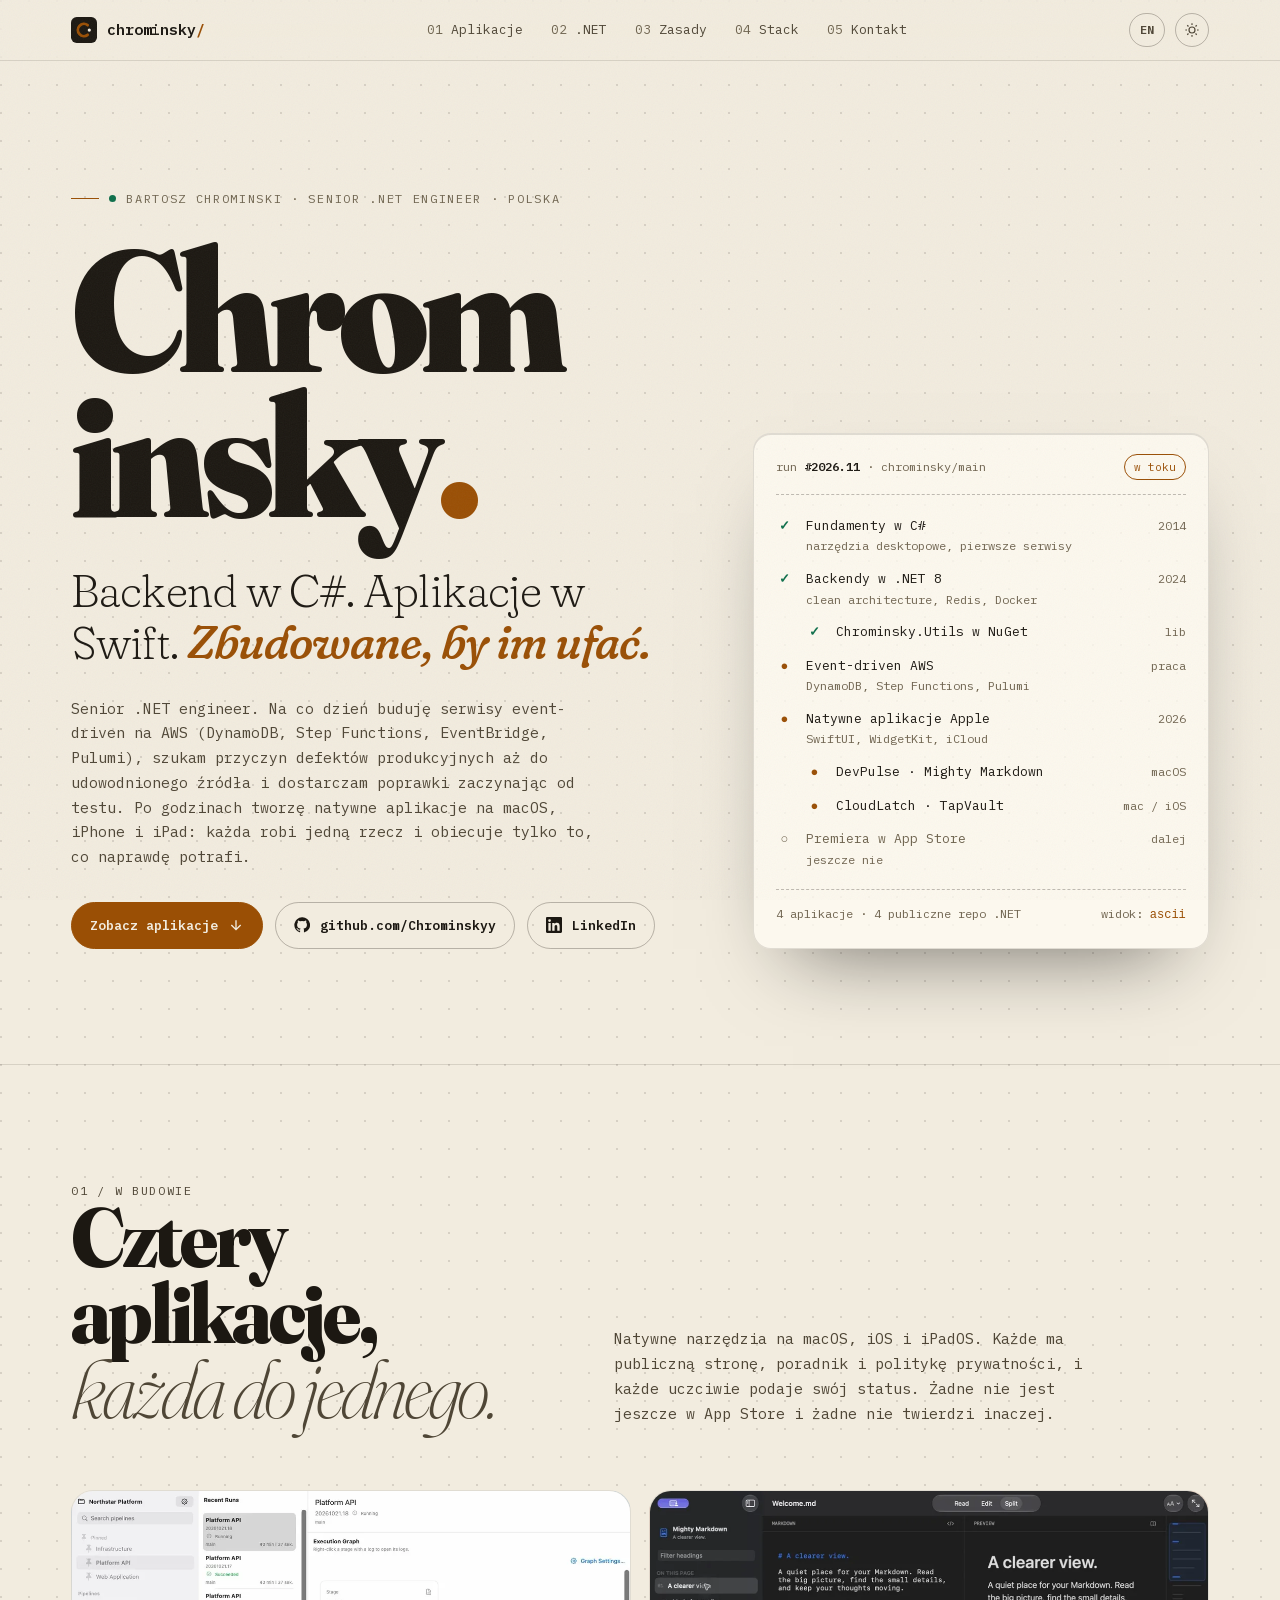
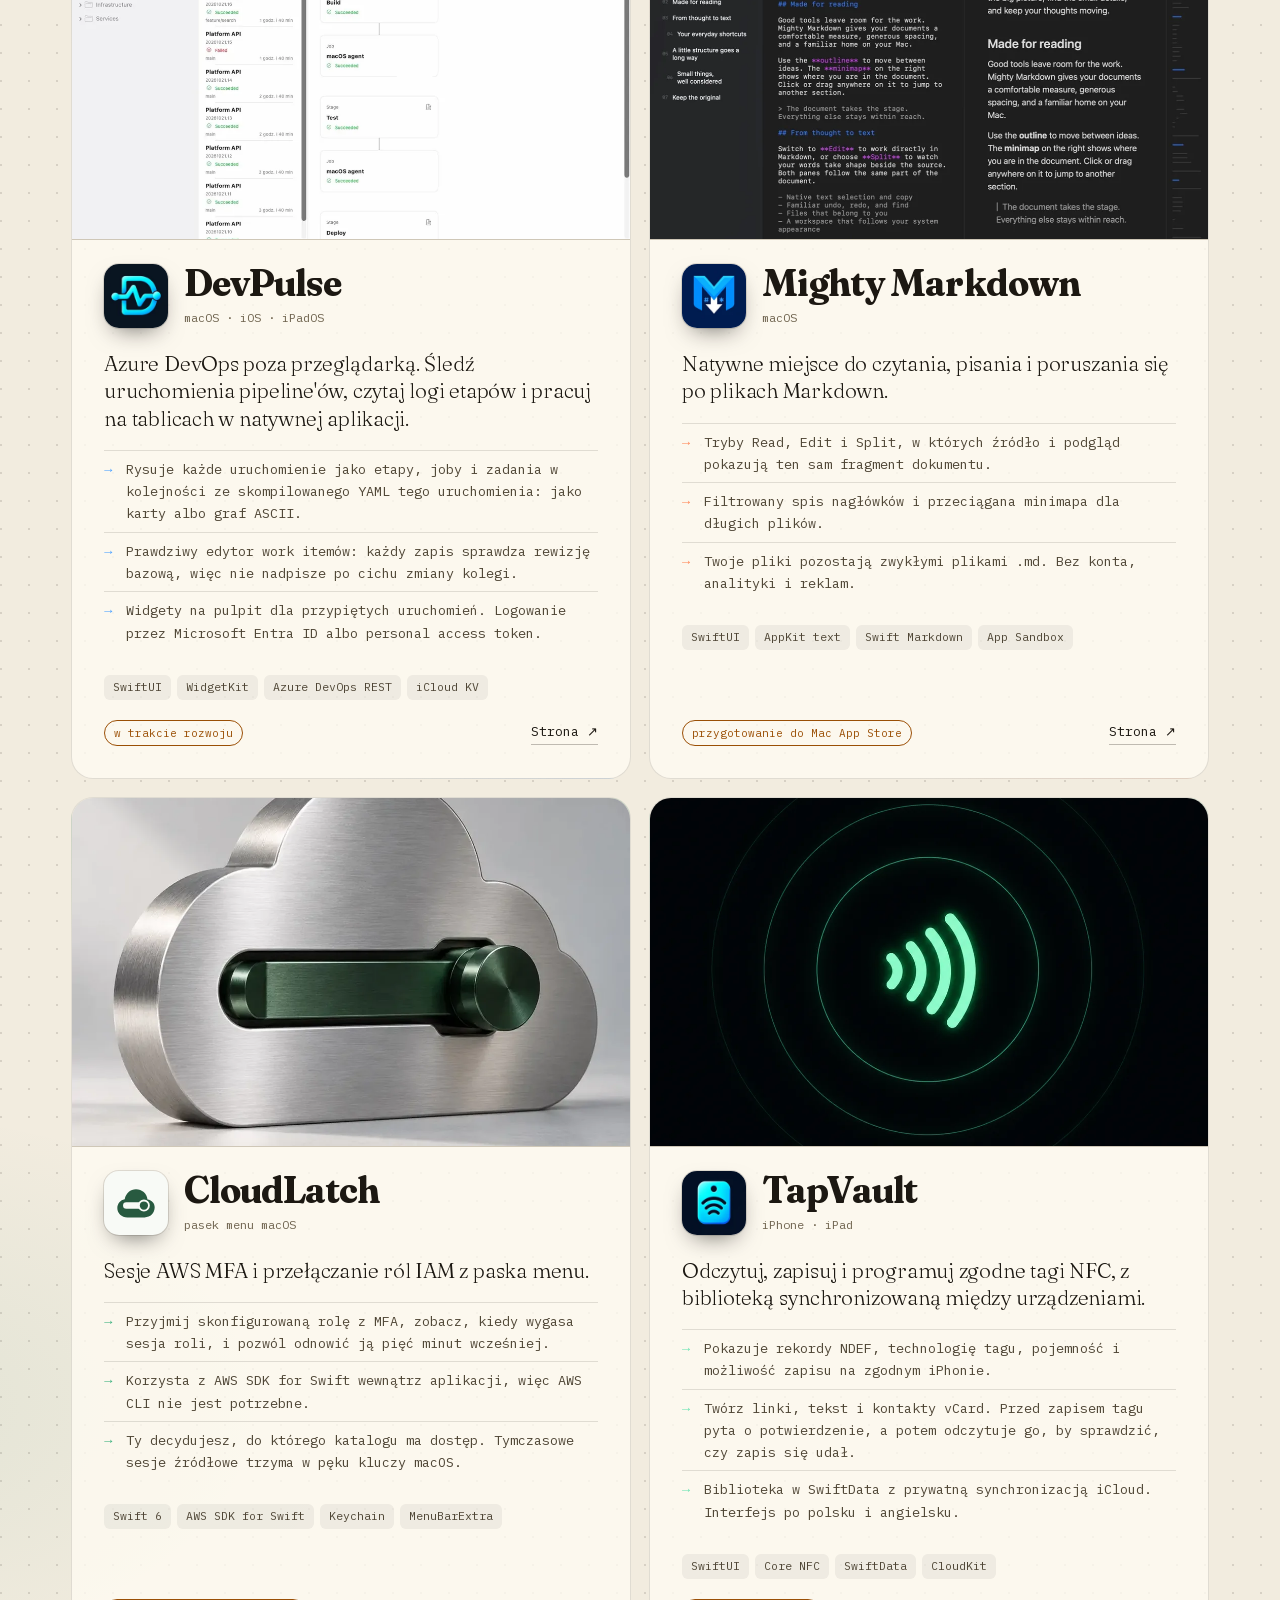
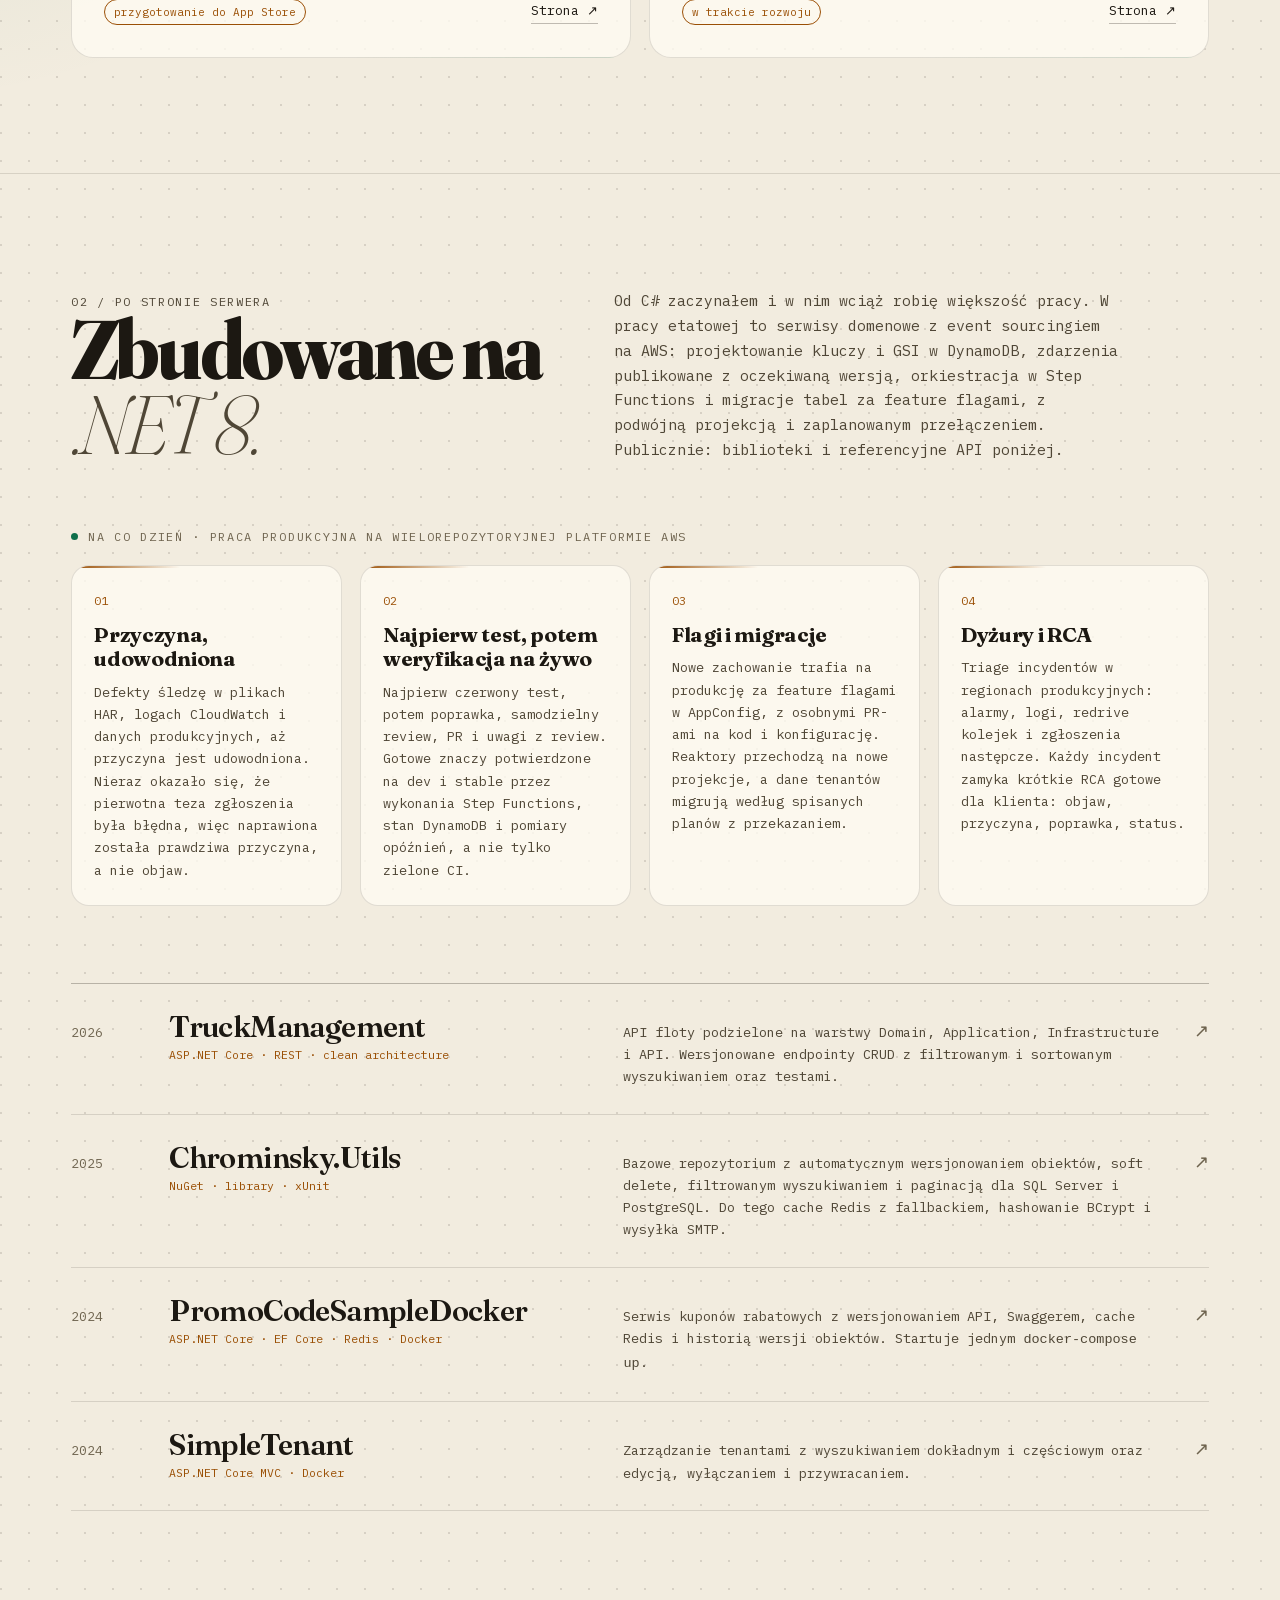
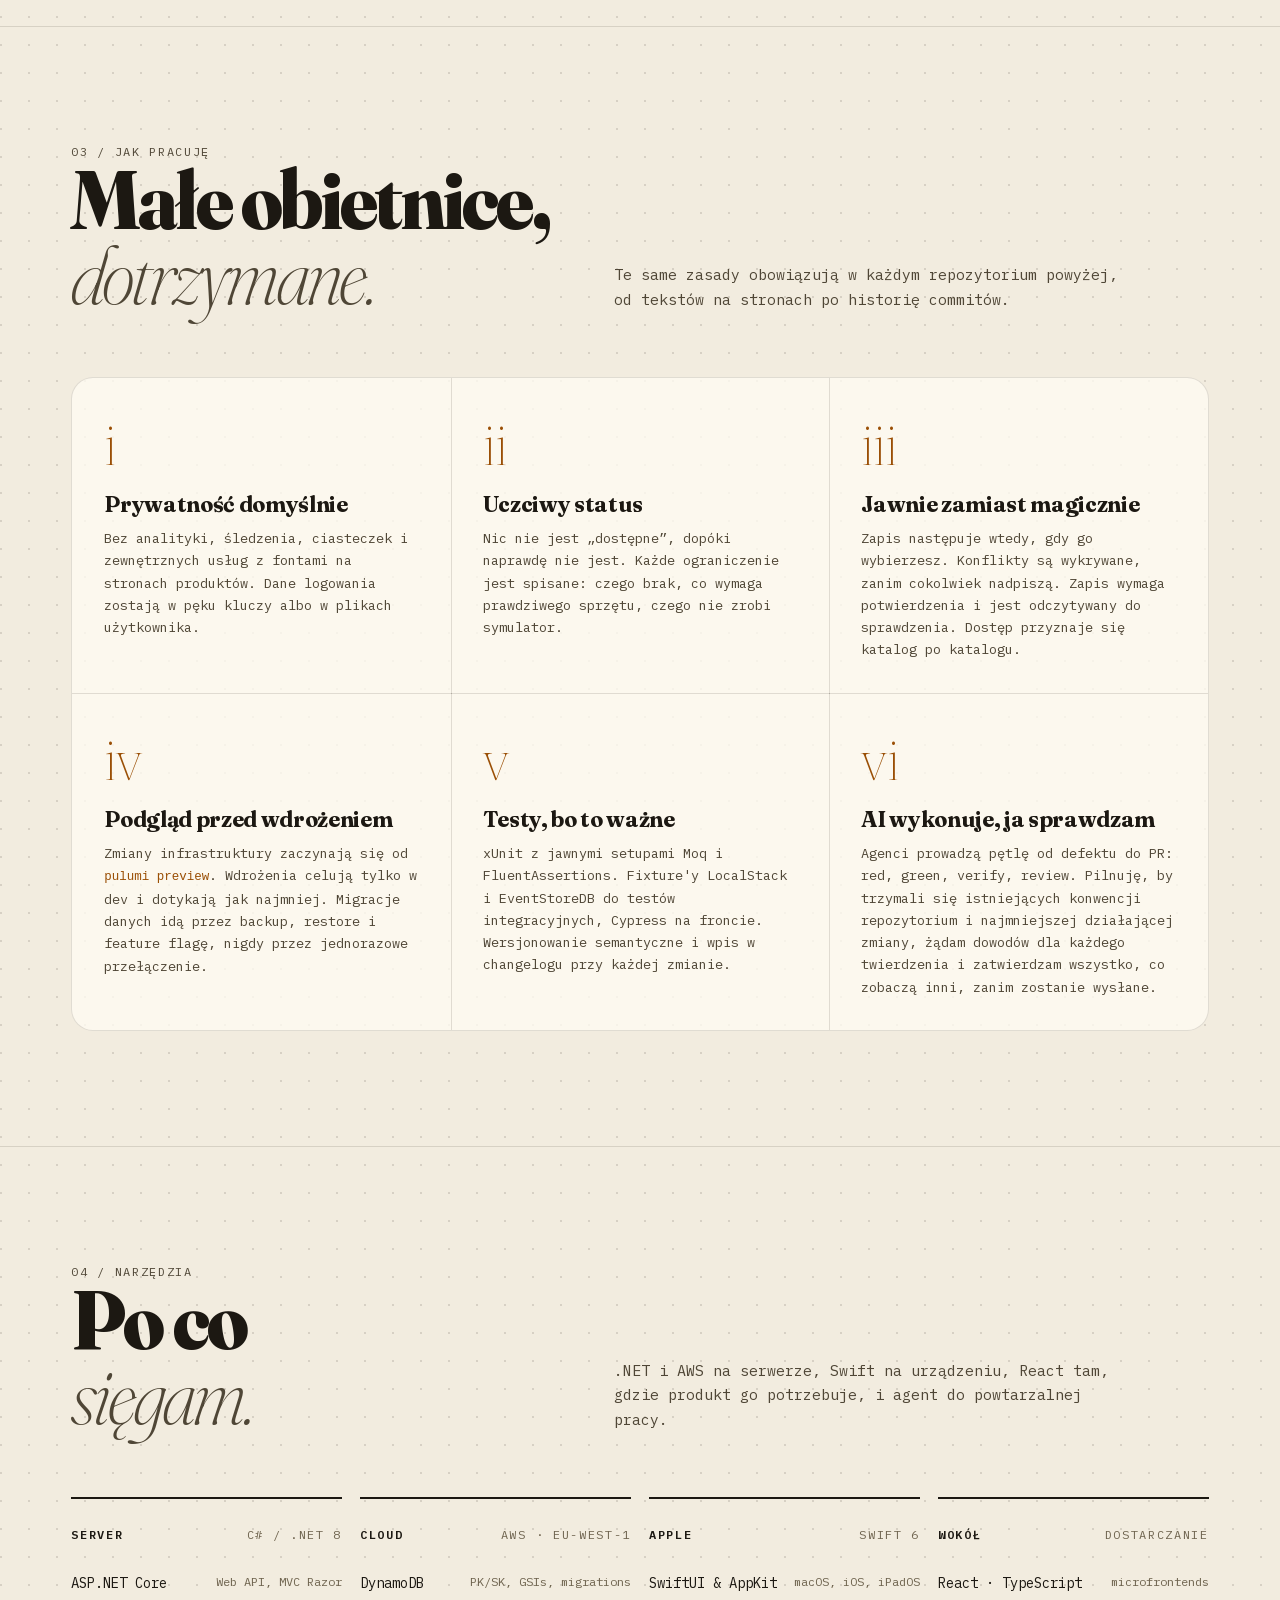
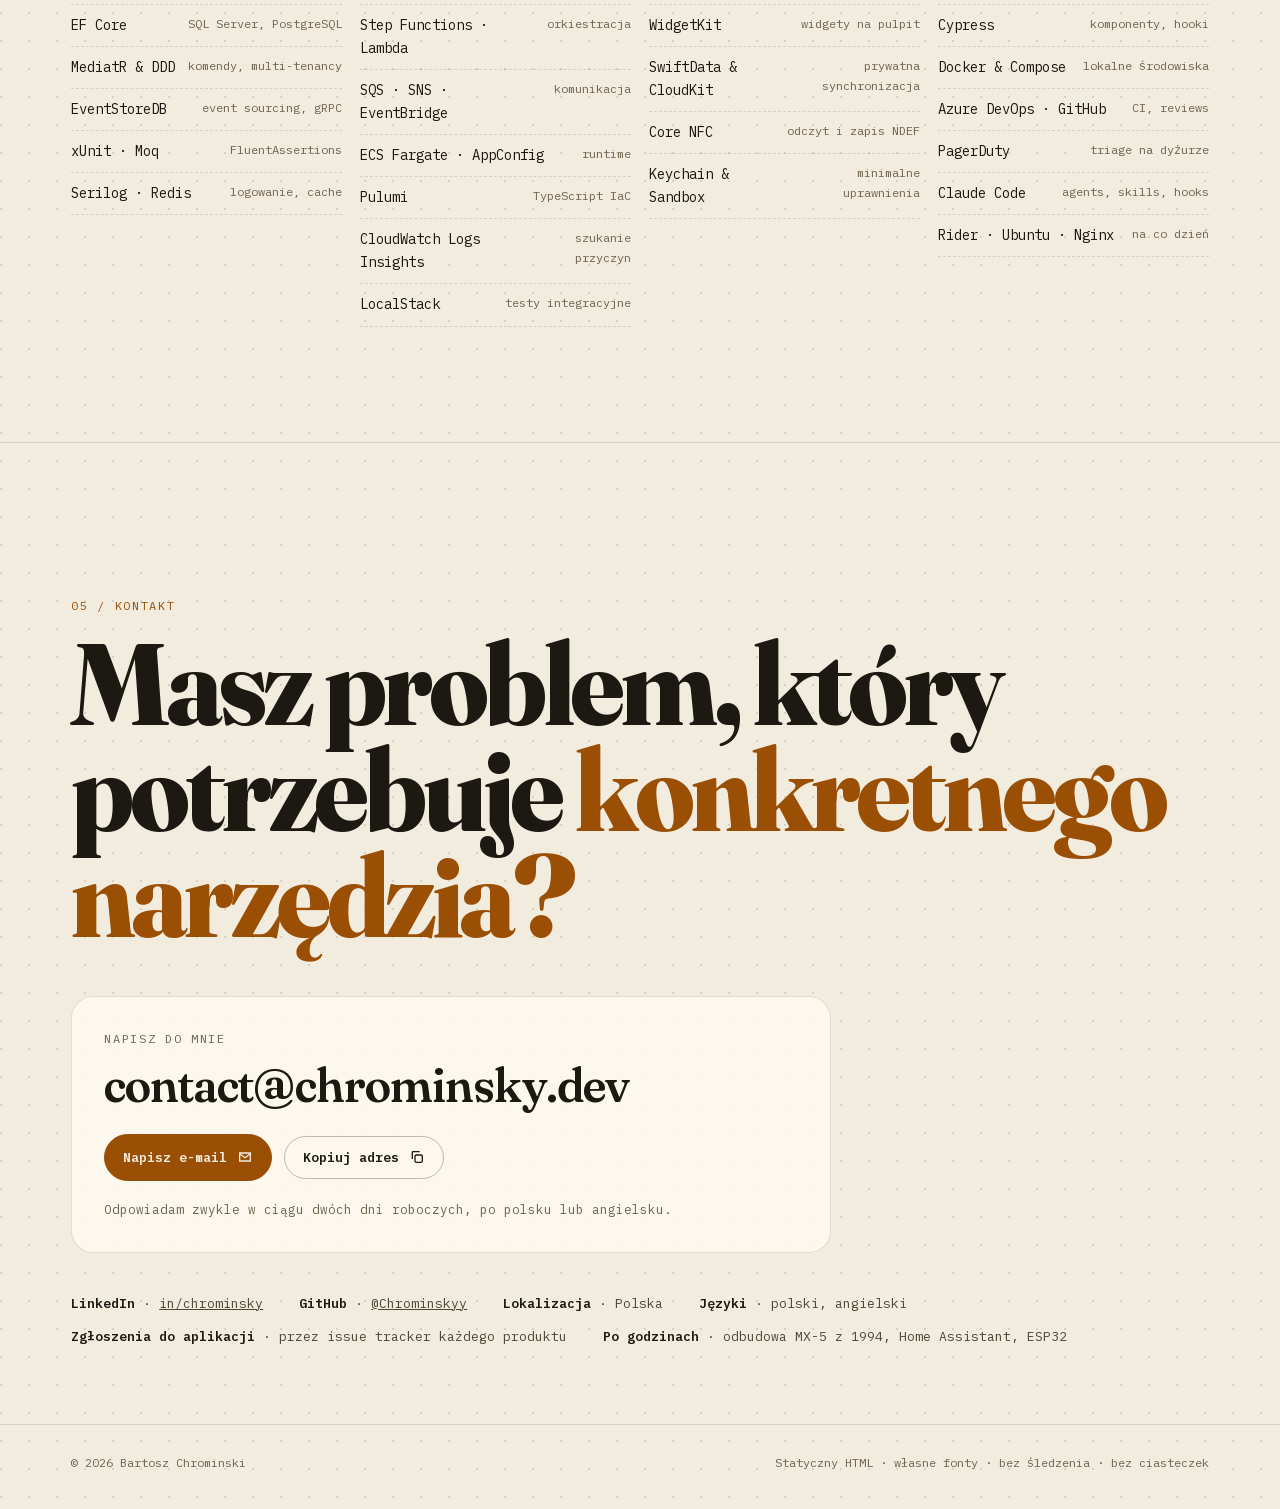
==== pl/index.html @ 25ac6123 "fix(seo): Polish title on /pl/; name as text in the main heading The Polish page reused the English " ====
<!doctype html>
<html lang="pl">
<head>
<meta charset="utf-8">
<meta name="viewport" content="width=device-width, initial-scale=1">
<title>Bartosz Chrominski | Senior .NET engineer, backend i aplikacje Apple</title>
<meta name="description" content="Bartosz Chrominski (Chrominsky): senior C# i .NET engineer. Buduje serwisy event-driven na AWS oraz natywne aplikacje na macOS, iOS i iPadOS: DevPulse, Mighty Markdown, CloudLatch, TapVault.">
<meta name="color-scheme" content="dark light">
<meta property="og:title" content="Bartosz Chrominski | Senior .NET engineer, backend i aplikacje Apple">
<meta property="og:description" content="Backend w C#. Aplikacje w Swift. Zbudowane, by im ufać. Event-driven .NET na AWS i natywne aplikacje na macOS, iPhone i iPad.">
<meta property="og:type" content="website">
<meta property="og:url" content="https://chrominsky.dev/pl/">
<meta property="og:image" content="https://chrominsky.dev/assets/og-image.png">
<meta property="og:image:width" content="1200">
<meta property="og:image:height" content="630">
<meta property="og:image:alt" content="Bartosz Chrominski. Backend w C#. Aplikacje w Swift. Zbudowane, by im ufać.">
<meta property="og:locale" content="pl_PL">
<meta property="og:locale:alternate" content="en_GB">
<meta name="twitter:card" content="summary_large_image">
<link rel="canonical" href="https://chrominsky.dev/pl/">
<link rel="alternate" hreflang="en" href="https://chrominsky.dev/">
<link rel="alternate" hreflang="pl" href="https://chrominsky.dev/pl/">
<link rel="alternate" hreflang="x-default" href="https://chrominsky.dev/">
<link rel="icon" href="../assets/favicon.svg" type="image/svg+xml">
<link rel="icon" href="../assets/favicon-32.png" sizes="32x32" type="image/png">
<link rel="apple-touch-icon" href="../assets/apple-touch-icon.png">
<script>try{var t=localStorage.getItem("theme");if(t)document.documentElement.setAttribute("data-theme",t)}catch(e){}</script>
<link rel="preload" href="../assets/fonts/fraunces-normal-100-900-latin.woff2" as="font" type="font/woff2" crossorigin>
<link rel="preload" href="../assets/fonts/ibm-plex-mono-normal-400-latin.woff2" as="font" type="font/woff2" crossorigin>
<link rel="stylesheet" href="../assets/fonts/fonts.css">
<script type="application/ld+json">
{
  "@context": "https://schema.org",
  "@type": "Person",
  "name": "Bartosz Chrominski",
  "alternateName": "Chrominsky",
  "jobTitle": "Senior .NET Engineer",
  "url": "https://chrominsky.dev/",
  "email": "mailto:contact@chrominsky.dev",
  "image": "https://chrominsky.dev/assets/og-image.png",
  "address": { "@type": "PostalAddress", "addressCountry": "PL" },
  "knowsLanguage": ["en", "pl"],
  "knowsAbout": ["C#", ".NET", "ASP.NET Core", "AWS", "DynamoDB", "AWS Step Functions", "Pulumi", "Event sourcing", "Swift", "SwiftUI"],
  "sameAs": ["https://github.com/Chrominskyy", "https://www.linkedin.com/in/chrominsky/"]
}
</script>
<style>
:root {
  --bg: #13110e;
  --bg-2: #1b1813;
  --panel: rgba(32, 28, 22, .72);
  --line: rgba(236, 228, 212, .12);
  --line-strong: rgba(236, 228, 212, .24);
  --ink: #ece4d4;
  --ink-2: #b3a993;
  --ink-3: #9a907b;
  --amber: #ffb224;
  --amber-deep: #e08a00;
  --amber-glow: rgba(255, 178, 36, .16);
  --mint: #6fe3b4;
  --rust: #ff6a3d;
  --grain-opacity: .07;
  --serif: "Fraunces", "Iowan Old Style", Georgia, serif;
  --mono: "IBM Plex Mono", ui-monospace, "SFMono-Regular", Menlo, monospace;
  --gutter: clamp(16px, 4vw, 56px);
  --max: 1240px;
}
@media (prefers-color-scheme: light) {
  :root:not([data-theme="dark"]) {
    --bg: #f2ecdf;
    --bg-2: #e9e1d0;
    --panel: rgba(255, 251, 242, .78);
    --line: rgba(32, 26, 18, .13);
    --line-strong: rgba(32, 26, 18, .28);
    --ink: #1c1812;
    --ink-2: #4f4636;
    --ink-3: #6e634e;
    --amber: #9a4f05;
    --amber-deep: #8f4700;
    --amber-glow: rgba(214, 120, 10, .14);
    --mint: #0e6f4b;
    --rust: #c2401a;
    --grain-opacity: .05;
  }
}
:root[data-theme="light"] {
  --bg: #f2ecdf; --bg-2: #e9e1d0; --panel: rgba(255, 251, 242, .78);
  --line: rgba(32, 26, 18, .13); --line-strong: rgba(32, 26, 18, .28);
  --ink: #1c1812; --ink-2: #4f4636; --ink-3: #6e634e;
  --amber: #9a4f05; --amber-deep: #7a3d00; --amber-glow: rgba(214, 120, 10, .14);
  --mint: #0e6f4b; --rust: #c2401a; --grain-opacity: .05;
}

*, *::before, *::after { box-sizing: border-box; }
html { scroll-behavior: smooth; -webkit-text-size-adjust: 100%; }
body {
  margin: 0;
  background-color: var(--bg);
  background-image:
    radial-gradient(1100px 620px at 82% -8%, var(--amber-glow), transparent 62%),
    radial-gradient(800px 500px at -10% 38%, color-mix(in srgb, var(--mint) 7%, transparent), transparent 60%),
    radial-gradient(circle at 1px 1px, var(--line) 1px, transparent 1.4px);
  background-size: auto, auto, 28px 28px;
  color: var(--ink);
  font-family: var(--mono);
  font-weight: 400;
  font-size: 15px;
  line-height: 1.65;
  overflow-x: hidden;
}
body::before {
  content: "";
  position: fixed; inset: 0;
  pointer-events: none;
  z-index: 100;
  opacity: var(--grain-opacity);
  background-image: url("data:image/svg+xml,%3Csvg xmlns='http://www.w3.org/2000/svg' width='180' height='180'%3E%3Cfilter id='n'%3E%3CfeTurbulence type='fractalNoise' baseFrequency='.85' numOctaves='3' stitchTiles='stitch'/%3E%3C/filter%3E%3Crect width='100%25' height='100%25' filter='url(%23n)'/%3E%3C/svg%3E");
}
a { color: inherit; }
img { max-width: 100%; display: block; }
::selection { background: var(--amber); color: var(--bg); }
:focus-visible { outline: 2px solid var(--amber); outline-offset: 3px; border-radius: 4px; }

.sr-only { position: absolute; width: 1px; height: 1px; padding: 0; margin: -1px; overflow: hidden; clip: rect(0 0 0 0); white-space: nowrap; border: 0; }
.skip { position: absolute; left: -999px; top: 8px; background: var(--amber); color: var(--bg); padding: 8px 12px; z-index: 200; }
.skip:focus { left: 8px; }

.wrap { width: 100%; max-width: var(--max); margin: 0 auto; padding: 0 var(--gutter); }

/* ---------- header ---------- */
header.top {
  position: sticky; top: 0; z-index: 50;
  backdrop-filter: blur(14px) saturate(1.2);
  -webkit-backdrop-filter: blur(14px) saturate(1.2);
  background: color-mix(in srgb, var(--bg) 72%, transparent);
  border-bottom: 1px solid var(--line);
}
.top .wrap { display: flex; align-items: center; justify-content: space-between; height: 60px; gap: 16px; }
.mark { display: inline-flex; align-items: center; gap: 10px; text-decoration: none; font-weight: 600; letter-spacing: -.01em; }
.mark svg { width: 26px; height: 26px; }
.mark span em { font-style: normal; color: var(--amber); }
nav.links { display: flex; gap: clamp(12px, 2.4vw, 28px); font-size: 13px; }
nav.links a { text-decoration: none; color: var(--ink-2); transition: color .2s; }
nav.links a:hover { color: var(--amber); }
nav.links a span { color: var(--ink-3); }
@media (max-width: 640px) { nav.links a:not(.keep) { display: none; } nav.links a span { display: none; } .top .wrap { gap: 10px; } }
@media (max-width: 360px) { .mark span { display: none; } }

/* ---------- hero ---------- */
.hero { padding: clamp(56px, 10vw, 128px) 0 clamp(64px, 9vw, 120px); position: relative; }
.hero-grid { display: grid; grid-template-columns: minmax(0, 1.15fr) minmax(0, .85fr); gap: clamp(32px, 5vw, 72px); align-items: end; }
@media (max-width: 960px) { .hero-grid { grid-template-columns: 1fr; } }

.kicker { font-size: 12px; letter-spacing: .14em; text-transform: uppercase; color: var(--ink-3); display: flex; align-items: center; gap: 10px; margin: 0 0 28px; }
.kicker::before { content: ""; width: 28px; height: 1px; background: var(--amber); }
.pulse { width: 7px; height: 7px; border-radius: 50%; background: var(--mint); box-shadow: 0 0 0 0 color-mix(in srgb, var(--mint) 60%, transparent); animation: ping 2.4s ease-out infinite; }
@keyframes ping { 0% { box-shadow: 0 0 0 0 color-mix(in srgb, var(--mint) 55%, transparent); } 80%, 100% { box-shadow: 0 0 0 10px transparent; } }

h1.name {
  font-family: var(--serif);
  font-variation-settings: "opsz" 144, "SOFT" 30;
  font-weight: 900;
  font-size: clamp(64px, 13.5vw, 196px);
  line-height: .84;
  letter-spacing: -.045em;
  margin: 0 0 clamp(24px, 3vw, 40px);
}
h1.name .dot { color: var(--amber); }
.tagline {
  font-family: var(--serif);
  font-variation-settings: "opsz" 48, "SOFT" 100;
  font-weight: 200;
  font-size: clamp(26px, 3.6vw, 46px);
  line-height: 1.12;
  letter-spacing: -.02em;
  margin: 0 0 28px;
  max-width: 17em;
}
.tagline i { font-weight: 500; font-style: italic; color: var(--amber); }
.lede { color: var(--ink-2); max-width: 36em; margin: 0 0 32px; }
.cta { display: flex; flex-wrap: wrap; gap: 12px; }
.btn {
  display: inline-flex; align-items: center; gap: 10px;
  padding: 12px 18px; border-radius: 999px;
  text-decoration: none; font-size: 13px; font-weight: 600;
  border: 1px solid var(--line-strong);
  transition: transform .25s cubic-bezier(.2,.8,.2,1), background .25s, color .25s, border-color .25s;
}
.btn:hover { transform: translateY(-2px); border-color: var(--amber); color: var(--amber); }
.btn.primary { background: var(--amber); color: var(--bg); border-color: var(--amber); }
.btn.primary:hover { background: var(--ink); border-color: var(--ink); color: var(--bg); }
.btn svg { width: 16px; height: 16px; }

/* run graph panel */
.run {
  background: var(--panel);
  border: 1px solid var(--line);
  border-radius: 18px;
  padding: 20px 22px 22px;
  box-shadow: 0 40px 80px -40px rgba(0,0,0,.55), inset 0 1px 0 var(--line);
  font-size: 13px;
  position: relative;
  overflow: hidden;
}
.run::after { content: ""; position: absolute; inset: 0; background: linear-gradient(115deg, transparent 40%, var(--amber-glow) 50%, transparent 60%); transform: translateX(-100%); animation: sweep 7s ease-in-out 2.6s infinite; pointer-events: none; }
@keyframes sweep { 0%, 70% { transform: translateX(-100%); } 100% { transform: translateX(100%); } }
.run-head { display: flex; justify-content: space-between; align-items: center; gap: 12px; color: var(--ink-3); font-size: 12px; padding-bottom: 14px; border-bottom: 1px dashed var(--line-strong); margin-bottom: 14px; }
.run-head b { color: var(--ink); font-weight: 600; }
.badge { font-size: 11px; padding: 3px 9px; border-radius: 999px; border: 1px solid currentColor; white-space: nowrap; }
.badge.live { color: var(--mint); }
.badge.dev { color: var(--amber); }
.stages { list-style: none; margin: 0; padding: 0; }
.stage { display: grid; grid-template-columns: 18px 1fr auto; gap: 12px; align-items: baseline; padding: 6px 0; }
.stage .tree { color: var(--ink-3); white-space: pre; }
.stage .glyph { font-weight: 600; text-align: center; }
.stage .label { color: var(--ink); }
.stage .label small { display: block; color: var(--ink-3); font-size: 12px; }
.stage .time { color: var(--ink-3); font-size: 12px; }
.ok .glyph { color: var(--mint); }
.running .glyph { color: var(--amber); animation: blink 1.1s steps(2, jump-none) infinite; }
.queued .glyph { color: var(--ink-3); }
.queued .label { color: var(--ink-3); }
@keyframes blink { 50% { opacity: .25; } }
.stage.child { padding-left: 30px; grid-template-columns: 18px 1fr auto; }
.run-foot { margin-top: 14px; padding-top: 14px; border-top: 1px dashed var(--line-strong); color: var(--ink-3); font-size: 12px; display: flex; justify-content: space-between; gap: 12px; flex-wrap: wrap; }
.run-foot code { color: var(--amber); }

/* ---------- sections ---------- */
section.block { padding: clamp(64px, 9vw, 120px) 0; border-top: 1px solid var(--line); }
.sec-head { display: grid; grid-template-columns: minmax(0, 1fr) minmax(0, 1.2fr); gap: 24px 48px; align-items: end; margin-bottom: clamp(36px, 5vw, 64px); }
@media (max-width: 860px) { .sec-head { grid-template-columns: 1fr; } }
.sec-num { font-size: 12px; color: var(--amber); letter-spacing: .14em; text-transform: uppercase; margin: 0 0 14px; }
h2 {
  font-family: var(--serif);
  font-variation-settings: "opsz" 120, "SOFT" 20;
  font-weight: 800;
  font-size: clamp(40px, 6.4vw, 84px);
  line-height: .92;
  letter-spacing: -.035em;
  margin: 0;
}
h2 i { font-weight: 200; font-style: italic; color: var(--ink-2); }
.sec-head p { color: var(--ink-2); margin: 0; max-width: 34em; }

/* apps */
.apps { display: grid; grid-template-columns: repeat(2, minmax(0, 1fr)); gap: 18px; }
@media (max-width: 860px) { .apps { grid-template-columns: 1fr; } }
.app {
  --tint: var(--amber);
  position: relative;
  display: flex; flex-direction: column;
  padding: clamp(22px, 3vw, 32px);
  border-radius: 22px;
  background:
    radial-gradient(420px 220px at 100% 0%, color-mix(in srgb, var(--tint) 14%, transparent), transparent 70%),
    var(--panel);
  border: 1px solid var(--line);
  transition: transform .35s cubic-bezier(.2,.8,.2,1), border-color .35s;
  overflow: hidden;
}
.app:hover { transform: translateY(-4px); border-color: color-mix(in srgb, var(--tint) 55%, transparent); }
.app.devpulse { --tint: #4fa3ff; }
.app.markdown { --tint: #ff8a5c; }
.app.cloudlatch { --tint: #3fb27f; }
.app.tapvault { --tint: #6fe3b4; }
.shot { margin: calc(-1 * clamp(22px, 3vw, 32px)) calc(-1 * clamp(22px, 3vw, 32px)) 24px; aspect-ratio: 16 / 10; overflow: hidden; border-bottom: 1px solid var(--line); background: var(--bg-2); }
.shot img { width: 100%; height: 100%; object-fit: cover; object-position: top left; transition: transform .8s cubic-bezier(.2,.8,.2,1); }
.app.cloudlatch .shot img, .app.tapvault .shot img { object-position: center; }
.app:hover .shot img { transform: scale(1.03); }
.app-top { display: flex; align-items: center; gap: 16px; margin-bottom: 22px; }
.icon { width: 64px; height: 64px; border-radius: 15px; flex: none; box-shadow: 0 10px 24px -10px rgba(0,0,0,.6), 0 0 0 1px var(--line); overflow: hidden; background: #f8faf6; }
.icon img { width: 100%; height: 100%; object-fit: cover; }
.icon.svg { display: grid; place-items: center; }
.icon.svg img { width: 72%; height: 72%; object-fit: contain; }
.app h3 {
  font-family: var(--serif);
  font-variation-settings: "opsz" 72, "SOFT" 50;
  font-weight: 700;
  font-size: clamp(28px, 3.2vw, 38px);
  letter-spacing: -.025em;
  line-height: 1;
  margin: 0 0 6px;
}
.platform { font-size: 12px; color: var(--ink-3); }
.app .pitch { font-family: var(--serif); font-variation-settings: "opsz" 24; font-weight: 300; font-size: 21px; line-height: 1.3; margin: 0 0 18px; letter-spacing: -.01em; }
.facts { list-style: none; padding: 0; margin: 0 0 24px; color: var(--ink-2); font-size: 13.5px; }
.facts li { padding: 7px 0 7px 22px; position: relative; border-top: 1px solid var(--line); }
.facts li::before { content: "→"; position: absolute; left: 0; color: var(--tint); }
.app-foot { margin-top: auto; display: flex; flex-wrap: wrap; align-items: center; gap: 10px 18px; font-size: 13px; }
.app-foot a { text-decoration: none; border-bottom: 1px solid var(--line-strong); padding-bottom: 1px; transition: color .2s, border-color .2s; }
.app-foot a:hover { color: var(--tint); border-color: var(--tint); }
.app-foot .badge { margin-right: auto; }
.tech { display: flex; flex-wrap: wrap; gap: 6px; margin: 0 0 20px; padding: 0; list-style: none; }
.tech li { font-size: 11.5px; padding: 3px 9px; border-radius: 6px; background: color-mix(in srgb, var(--ink) 6%, transparent); color: var(--ink-2); }

/* dotnet ledger */
.ledger { border-top: 1px solid var(--line-strong); }
.row {
  display: grid;
  grid-template-columns: 70px minmax(0, 1.1fr) minmax(0, 1.4fr) auto;
  gap: 8px 28px;
  align-items: baseline;
  padding: 26px 0;
  border-bottom: 1px solid var(--line);
  text-decoration: none;
  position: relative;
  transition: padding .3s cubic-bezier(.2,.8,.2,1);
}
.row::before { content: ""; position: absolute; left: 0; top: 0; bottom: -1px; width: 0; background: linear-gradient(90deg, var(--amber-glow), transparent); transition: width .4s; pointer-events: none; }
.row:hover::before { width: 100%; }
.row:hover { padding-left: 14px; }
.row .yr { color: var(--ink-3); font-size: 13px; }
.row .t { overflow-wrap: anywhere; min-width: 0; font-family: var(--serif); font-variation-settings: "opsz" 60; font-weight: 600; font-size: clamp(22px, 2.4vw, 30px); letter-spacing: -.02em; line-height: 1.1; }
.row .t small { display: block; font-family: var(--mono); font-size: 11.5px; font-weight: 400; color: var(--amber); letter-spacing: 0; margin-top: 6px; }
.row .d { color: var(--ink-2); font-size: 13.5px; }
.row .go { color: var(--ink-3); font-size: 18px; transition: transform .3s, color .3s; }
.row:hover .go { transform: translateX(4px); color: var(--amber); }
@media (max-width: 760px) {
  .row { grid-template-columns: 56px minmax(0, 1fr); }
  .row .d { grid-column: 2; }
  .row .go { display: none; }
}

/* principles */
.p code { font-size: 12.5px; color: var(--amber); }
.band-label { font-size: 12px; letter-spacing: .14em; text-transform: uppercase; color: var(--ink-3); margin: 0 0 18px; display: flex; align-items: center; gap: 10px; }
.band-label::before { content: ""; width: 7px; height: 7px; border-radius: 50%; background: var(--mint); }
.band { display: grid; grid-template-columns: repeat(4, minmax(0, 1fr)); gap: 18px; margin-bottom: clamp(48px, 6vw, 80px); }
@media (max-width: 1100px) { .band { grid-template-columns: repeat(2, minmax(0, 1fr)); } }
@media (max-width: 600px) { .band { grid-template-columns: 1fr; } }
.cell { padding: 22px 22px 24px; border-radius: 18px; background: var(--panel); border: 1px solid var(--line); position: relative; overflow: hidden; }
.cell::after { content: ""; position: absolute; left: 0; top: 0; height: 2px; width: 40%; background: linear-gradient(90deg, var(--amber), transparent); }
.cell .k { font-size: 12px; color: var(--amber); }
.cell h3 { font-family: var(--serif); font-variation-settings: "opsz" 36; font-weight: 700; font-size: 21px; letter-spacing: -.015em; line-height: 1.15; margin: 10px 0 10px; }
.cell p { margin: 0; color: var(--ink-2); font-size: 13.5px; }
.principles { display: grid; grid-template-columns: repeat(3, minmax(0, 1fr)); gap: 0; border: 1px solid var(--line); border-radius: 22px; overflow: hidden; background: var(--panel); }
@media (max-width: 1000px) { .principles { grid-template-columns: repeat(2, minmax(0, 1fr)); } }
@media (max-width: 560px) { .principles { grid-template-columns: 1fr; } }
.p { padding: clamp(22px, 2.6vw, 32px); border-right: 1px solid var(--line); border-bottom: 1px solid var(--line); margin: 0 -1px -1px 0; }
.p .n { font-family: var(--serif); font-weight: 100; font-size: 64px; line-height: 1; color: var(--amber); font-variation-settings: "opsz" 144; display: block; margin-bottom: 18px; }
.p h3 { font-family: var(--serif); font-variation-settings: "opsz" 36; font-weight: 700; font-size: 22px; letter-spacing: -.015em; line-height: 1.15; margin: 0 0 10px; }
.p p { margin: 0; color: var(--ink-2); font-size: 13.5px; }

/* stack */
.stack { display: grid; grid-template-columns: repeat(4, minmax(0, 1fr)); gap: 18px; }
@media (max-width: 1100px) { .stack { grid-template-columns: repeat(2, minmax(0, 1fr)); } }
@media (max-width: 640px) { .stack { grid-template-columns: 1fr; } }
.col { padding: 26px 0 0; border-top: 2px solid var(--ink); }
.col h3 { font-size: 12px; text-transform: uppercase; letter-spacing: .14em; margin: 0 0 18px; font-weight: 600; display: flex; justify-content: space-between; }
.col h3 span { color: var(--ink-3); font-weight: 400; }
.col ul { list-style: none; margin: 0; padding: 0; }
.col li { display: flex; justify-content: space-between; gap: 12px; padding: 9px 0; border-bottom: 1px dashed var(--line); font-size: 14px; }
.col li span { color: var(--ink-3); font-size: 12px; text-align: right; }

/* contact */
.contact { padding: clamp(80px, 12vw, 160px) 0 clamp(48px, 6vw, 80px); border-top: 1px solid var(--line); text-align: left; }
.contact h2 { font-size: clamp(48px, 9vw, 132px); max-width: 11em; }
.contact h2 a { text-decoration: none; color: var(--amber); background: linear-gradient(currentColor, currentColor) 0 100% / 0 .06em no-repeat; transition: background-size .5s cubic-bezier(.2,.8,.2,1); }
.contact h2 a:hover { background-size: 100% .06em; }
.mail { margin-top: clamp(32px, 4vw, 48px); padding: clamp(22px, 3vw, 32px); border-radius: 22px; background: var(--panel); border: 1px solid var(--line); max-width: 760px; }
.mail-label { display: block; font-size: 12px; letter-spacing: .14em; text-transform: uppercase; color: var(--ink-3); margin-bottom: 10px; }
.mail-addr { display: inline-block; font-family: var(--serif); font-variation-settings: "opsz" 72, "SOFT" 50; font-weight: 600; font-size: clamp(26px, 4.6vw, 48px); letter-spacing: -.02em; line-height: 1.1; text-decoration: none; overflow-wrap: anywhere; transition: color .2s; }
.mail-addr:hover { color: var(--amber); }
.mail-actions { display: flex; flex-wrap: wrap; align-items: center; gap: 12px; margin-top: 22px; }
.mail-actions button.btn { background: none; color: var(--ink); font-family: var(--mono); cursor: pointer; }
.mail-status { font-size: 12px; color: var(--mint); }
.mail-note { margin: 18px 0 0; color: var(--ink-3); font-size: 12.5px; }
.contact .meta { display: flex; flex-wrap: wrap; gap: 12px 36px; margin-top: 40px; color: var(--ink-2); font-size: 13px; }
.contact .meta b { color: var(--ink); font-weight: 600; }
footer { padding: 28px 0 40px; color: var(--ink-3); font-size: 12px; border-top: 1px solid var(--line); }
footer .wrap { display: flex; justify-content: space-between; gap: 16px; flex-wrap: wrap; }

/* theme toggle */
.tools { display: flex; align-items: center; gap: 10px; flex: none; }
.lang { font-size: 12px; font-weight: 600; text-decoration: none; color: var(--ink-2); border: 1px solid var(--line-strong); border-radius: 999px; height: 34px; min-width: 34px; padding: 0 10px; display: grid; place-items: center; transition: color .2s, border-color .2s; }
.lang:hover { color: var(--amber); border-color: var(--amber); }
.theme { background: none; border: 1px solid var(--line-strong); color: var(--ink-2); border-radius: 999px; width: 34px; height: 34px; display: grid; place-items: center; cursor: pointer; transition: color .2s, border-color .2s; flex: none; }
.theme:hover { color: var(--amber); border-color: var(--amber); }
.theme svg { width: 16px; height: 16px; }

/* ---------- motion: staggered load ---------- */
.rise { opacity: 0; transform: translateY(22px); animation: rise .9s cubic-bezier(.2,.8,.2,1) forwards; animation-delay: calc(var(--i, 0) * 110ms + 80ms); }
@keyframes rise { to { opacity: 1; transform: none; } }
.name .ch { display: inline-block; opacity: 0; transform: translateY(.35em) rotate(4deg); animation: drop .9s cubic-bezier(.2,.9,.25,1.1) forwards; animation-delay: calc(var(--c) * 45ms + 160ms); }
@keyframes drop { to { opacity: 1; transform: none; } }
.stage { opacity: 0; animation: rise .6s ease-out forwards; animation-delay: calc(var(--s) * 180ms + 900ms); transform: translateX(-8px); }
.reveal { opacity: 0; transform: translateY(28px); transition: opacity .9s cubic-bezier(.2,.8,.2,1), transform .9s cubic-bezier(.2,.8,.2,1); transition-delay: calc(var(--i, 0) * 90ms); }
.reveal.in { opacity: 1; transform: none; }
.no-js .reveal { opacity: 1; transform: none; }
@media (prefers-reduced-motion: reduce) {
  *, *::before, *::after { animation-duration: .001ms !important; animation-iteration-count: 1 !important; animation-delay: 0ms !important; transition-duration: .001ms !important; transition-delay: 0ms !important; }
  .reveal { opacity: 1; transform: none; }
  html { scroll-behavior: auto; }
}
</style>
</head>
<body class="no-js">
<a class="skip" href="#main">Przejdź do treści</a>

<header class="top">
  <div class="wrap">
    <a class="mark" href="#top" aria-label="Chrominsky, strona główna">
      <svg viewBox="0 0 64 64" aria-hidden="true"><rect width="64" height="64" rx="14" fill="var(--ink)"/><path d="M41 20a15 15 0 1 0 0 24" fill="none" stroke="var(--amber)" stroke-width="7" stroke-linecap="round"/><circle cx="45" cy="32" r="4" fill="var(--bg)"/></svg>
      <span>chrominsky<em>/</em></span>
    </a>
    <nav class="links" aria-label="Sekcje">
      <a href="#apps" class="keep"><span>01</span> Aplikacje</a>
      <a href="#dotnet"><span>02</span> .NET</a>
      <a href="#principles"><span>03</span> Zasady</a>
      <a href="#stack"><span>04</span> Stack</a>
      <a href="#contact" class="keep"><span>05</span> Kontakt</a>
    </nav>
    <div class="tools">
    <a class="lang" href="../" hreflang="en" lang="en" aria-label="English version">EN</a>
    <button class="theme" type="button" aria-label="Przełącz motyw kolorów" id="theme">
      <svg viewBox="0 0 24 24" fill="none" stroke="currentColor" stroke-width="1.8" aria-hidden="true"><circle cx="12" cy="12" r="4.5"/><path d="M12 2v2.5M12 19.5V22M2 12h2.5M19.5 12H22M4.9 4.9l1.8 1.8M17.3 17.3l1.8 1.8M4.9 19.1l1.8-1.8M17.3 6.7l1.8-1.8"/></svg>
    </button>
    </div>
  </div>
</header>

<main id="main">
  <section class="hero" id="top">
    <div class="wrap hero-grid">
      <div>
        <p class="kicker rise" style="--i:0"><span class="pulse" aria-hidden="true"></span>Bartosz Chrominski · Senior .NET engineer · Polska</p>
        <h1 class="name">
          <span class="sr-only">Bartosz Chrominski </span><span aria-hidden="true"><span class="ch" style="--c:0">C</span><span class="ch" style="--c:1">h</span><span class="ch" style="--c:2">r</span><span class="ch" style="--c:3">o</span><span class="ch" style="--c:4">m</span><br><span class="ch" style="--c:5">i</span><span class="ch" style="--c:6">n</span><span class="ch" style="--c:7">s</span><span class="ch" style="--c:8">k</span><span class="ch" style="--c:9">y</span><span class="ch dot" style="--c:10">.</span></span>
        </h1>
        <p class="tagline rise" style="--i:3">Backend w C#. Aplikacje w Swift. <i>Zbudowane, by im ufać.</i></p>
        <p class="lede rise" style="--i:4">Senior .NET engineer. Na co dzień buduję serwisy event-driven na AWS (DynamoDB, Step Functions, EventBridge, Pulumi), szukam przyczyn defektów produkcyjnych aż do udowodnionego źródła i dostarczam poprawki zaczynając od testu. Po godzinach tworzę natywne aplikacje na macOS, iPhone i iPad: każda robi jedną rzecz i obiecuje tylko to, co naprawdę potrafi.</p>
        <div class="cta rise" style="--i:5">
          <a class="btn primary" href="#apps">Zobacz aplikacje
            <svg viewBox="0 0 24 24" fill="none" stroke="currentColor" stroke-width="2" aria-hidden="true"><path d="M12 5v14M5 12l7 7 7-7"/></svg></a>
          <a class="btn" href="https://github.com/Chrominskyy" rel="me">
            <svg viewBox="0 0 24 24" fill="currentColor" aria-hidden="true"><path d="M12 .5a11.5 11.5 0 0 0-3.64 22.41c.58.1.79-.25.79-.56v-2c-3.2.7-3.88-1.37-3.88-1.37-.52-1.33-1.28-1.69-1.28-1.69-1.04-.71.08-.7.08-.7 1.16.08 1.77 1.19 1.77 1.19 1.03 1.76 2.7 1.25 3.36.96.1-.75.4-1.25.73-1.54-2.55-.29-5.24-1.28-5.24-5.68 0-1.26.45-2.28 1.19-3.09-.12-.29-.52-1.46.11-3.05 0 0 .97-.31 3.17 1.18a11 11 0 0 1 5.77 0c2.2-1.49 3.17-1.18 3.17-1.18.63 1.59.23 2.76.11 3.05.74.81 1.19 1.83 1.19 3.09 0 4.41-2.69 5.39-5.25 5.67.41.36.78 1.06.78 2.14v3.17c0 .31.21.67.8.56A11.5 11.5 0 0 0 12 .5Z"/></svg>
            github.com/Chrominskyy</a>
          <a class="btn" href="https://www.linkedin.com/in/chrominsky/" rel="me">
            <svg viewBox="0 0 24 24" fill="currentColor" aria-hidden="true"><path d="M20.45 20.45h-3.56v-5.57c0-1.33-.02-3.04-1.85-3.04-1.86 0-2.14 1.45-2.14 2.94v5.67H9.35V9h3.41v1.56h.05c.48-.9 1.64-1.85 3.37-1.85 3.6 0 4.27 2.37 4.27 5.46v6.28ZM5.34 7.43a2.06 2.06 0 1 1 0-4.13 2.06 2.06 0 0 1 0 4.13ZM7.12 20.45H3.56V9h3.56v11.45ZM22.22 0H1.77C.79 0 0 .77 0 1.73v20.54C0 23.23.79 24 1.77 24h20.45c.98 0 1.78-.77 1.78-1.73V1.73C24 .77 23.2 0 22.22 0Z"/></svg>
            LinkedIn</a>
        </div>
      </div>

      <aside class="run rise" style="--i:4" aria-label="Przebieg kariery pokazany jako uruchomienie pipeline'u">
        <div class="run-head"><span>run <b>#2026.11</b> · chrominsky/main</span><span class="badge dev">w toku</span></div>
        <ol class="stages">
          <li class="stage ok" style="--s:0"><span class="glyph">✓</span><span class="label">Fundamenty w C#<small>narzędzia desktopowe, pierwsze serwisy</small></span><span class="time">2014</span></li>
          <li class="stage ok" style="--s:1"><span class="glyph">✓</span><span class="label">Backendy w .NET 8<small>clean architecture, Redis, Docker</small></span><span class="time">2024</span></li>
          <li class="stage ok child" style="--s:2"><span class="glyph">✓</span><span class="label">Chrominsky.Utils w NuGet</span><span class="time">lib</span></li>
          <li class="stage running" style="--s:3"><span class="glyph">●</span><span class="label">Event-driven AWS<small>DynamoDB, Step Functions, Pulumi</small></span><span class="time">praca</span></li>
          <li class="stage running" style="--s:4"><span class="glyph">●</span><span class="label">Natywne aplikacje Apple<small>SwiftUI, WidgetKit, iCloud</small></span><span class="time">2026</span></li>
          <li class="stage running child" style="--s:5"><span class="glyph">●</span><span class="label">DevPulse · Mighty Markdown</span><span class="time">macOS</span></li>
          <li class="stage running child" style="--s:6"><span class="glyph">●</span><span class="label">CloudLatch · TapVault</span><span class="time">mac / iOS</span></li>
          <li class="stage queued" style="--s:7"><span class="glyph">○</span><span class="label">Premiera w App Store<small>jeszcze nie</small></span><span class="time">dalej</span></li>
        </ol>
        <div class="run-foot"><span>4 aplikacje · 4 publiczne repo .NET</span><span>widok: <code>ascii</code></span></div>
      </aside>
    </div>
  </section>

  <section class="block" id="apps" aria-labelledby="apps-h">
    <div class="wrap">
      <div class="sec-head">
        <div>
          <p class="sec-num reveal">01 / W budowie</p>
          <h2 id="apps-h" class="reveal" style="--i:1">Cztery aplikacje,<br><i>każda do jednego.</i></h2>
        </div>
        <p class="reveal" style="--i:2">Natywne narzędzia na macOS, iOS i iPadOS. Każde ma publiczną stronę, poradnik i politykę prywatności, i każde uczciwie podaje swój status. Żadne nie jest jeszcze w App Store i żadne nie twierdzi inaczej.</p>
      </div>

      <div class="apps">
        <article class="app devpulse reveal" style="--i:0">
          <figure class="shot"><img src="../assets/shots/devpulse.webp" alt="DevPulse: widok uruchomienia pipeline'u z etapami, jobami i zadaniami" width="1100" height="688" loading="lazy" decoding="async"></figure>
          <div class="app-top">
            <div class="icon"><img src="../assets/icons/devpulse.webp" alt="" width="64" height="64" loading="lazy"></div>
            <div><h3>DevPulse</h3><div class="platform">macOS · iOS · iPadOS</div></div>
          </div>
          <p class="pitch">Azure DevOps poza przeglądarką. Śledź uruchomienia pipeline'ów, czytaj logi etapów i pracuj na tablicach w natywnej aplikacji.</p>
          <ul class="facts">
            <li>Rysuje każde uruchomienie jako etapy, joby i zadania w kolejności ze skompilowanego YAML tego uruchomienia: jako karty albo graf ASCII.</li>
            <li>Prawdziwy edytor work itemów: każdy zapis sprawdza rewizję bazową, więc nie nadpisze po cichu zmiany kolegi.</li>
            <li>Widgety na pulpit dla przypiętych uruchomień. Logowanie przez Microsoft Entra ID albo personal access token.</li>
          </ul>
          <ul class="tech" aria-label="Technologie"><li>SwiftUI</li><li>WidgetKit</li><li>Azure DevOps REST</li><li>iCloud KV</li></ul>
          <div class="app-foot">
            <span class="badge dev">w trakcie rozwoju</span>
            <a href="https://devpulse.chrominsky.dev/">Strona ↗</a>
          </div>
        </article>

        <article class="app markdown reveal" style="--i:1">
          <figure class="shot"><img src="../assets/shots/mighty-markdown.webp" alt="Mighty Markdown w trybie Split: źródło Markdown obok podglądu" width="1100" height="688" loading="lazy" decoding="async"></figure>
          <div class="app-top">
            <div class="icon"><img src="../assets/icons/mighty-markdown.webp" alt="" width="64" height="64" loading="lazy"></div>
            <div><h3>Mighty Markdown</h3><div class="platform">macOS</div></div>
          </div>
          <p class="pitch">Natywne miejsce do czytania, pisania i poruszania się po plikach Markdown.</p>
          <ul class="facts">
            <li>Tryby Read, Edit i Split, w których źródło i podgląd pokazują ten sam fragment dokumentu.</li>
            <li>Filtrowany spis nagłówków i przeciągana minimapa dla długich plików.</li>
            <li>Twoje pliki pozostają zwykłymi plikami .md. Bez konta, analityki i reklam.</li>
          </ul>
          <ul class="tech" aria-label="Technologie"><li>SwiftUI</li><li>AppKit text</li><li>Swift Markdown</li><li>App Sandbox</li></ul>
          <div class="app-foot">
            <span class="badge dev">przygotowanie do Mac App Store</span>
            <a href="https://mightymarkdown.chrominsky.dev/">Strona ↗</a>
          </div>
        </article>

        <article class="app cloudlatch reveal" style="--i:2">
          <figure class="shot"><img src="../assets/shots/cloudlatch.webp" alt="Grafika CloudLatch: chmura ze szczotkowanego metalu z zielonym zatrzaskiem" width="1100" height="688" loading="lazy" decoding="async"></figure>
          <div class="app-top">
            <div class="icon svg"><img src="../assets/icons/cloudlatch.svg" alt="" width="64" height="64" loading="lazy"></div>
            <div><h3>CloudLatch</h3><div class="platform">pasek menu macOS</div></div>
          </div>
          <p class="pitch">Sesje AWS MFA i przełączanie ról IAM z paska menu.</p>
          <ul class="facts">
            <li>Przyjmij skonfigurowaną rolę z MFA, zobacz, kiedy wygasa sesja roli, i pozwól odnowić ją pięć minut wcześniej.</li>
            <li>Korzysta z AWS SDK for Swift wewnątrz aplikacji, więc AWS CLI nie jest potrzebne.</li>
            <li>Ty decydujesz, do którego katalogu ma dostęp. Tymczasowe sesje źródłowe trzyma w pęku kluczy macOS.</li>
          </ul>
          <ul class="tech" aria-label="Technologie"><li>Swift 6</li><li>AWS SDK for Swift</li><li>Keychain</li><li>MenuBarExtra</li></ul>
          <div class="app-foot">
            <span class="badge dev">przygotowanie do App Store</span>
            <a href="https://cloudlatch.chrominsky.dev/">Strona ↗</a>
          </div>
        </article>

        <article class="app tapvault reveal" style="--i:3">
          <figure class="shot"><img src="../assets/shots/tapvault.webp" alt="Grafika TapVault: świecący symbol NFC z orbitami" width="1100" height="688" loading="lazy" decoding="async"></figure>
          <div class="app-top">
            <div class="icon"><img src="../assets/icons/tapvault.webp" alt="" width="64" height="64" loading="lazy"></div>
            <div><h3>TapVault</h3><div class="platform">iPhone · iPad</div></div>
          </div>
          <p class="pitch">Odczytuj, zapisuj i programuj zgodne tagi NFC, z biblioteką synchronizowaną między urządzeniami.</p>
          <ul class="facts">
            <li>Pokazuje rekordy NDEF, technologię tagu, pojemność i możliwość zapisu na zgodnym iPhonie.</li>
            <li>Twórz linki, tekst i kontakty vCard. Przed zapisem tagu pyta o potwierdzenie, a potem odczytuje go, by sprawdzić, czy zapis się udał.</li>
            <li>Biblioteka w SwiftData z prywatną synchronizacją iCloud. Interfejs po polsku i angielsku.</li>
          </ul>
          <ul class="tech" aria-label="Technologie"><li>SwiftUI</li><li>Core NFC</li><li>SwiftData</li><li>CloudKit</li></ul>
          <div class="app-foot">
            <span class="badge dev">w trakcie rozwoju</span>
            <a href="https://tapvault.chrominsky.dev/">Strona ↗</a>
          </div>
        </article>
      </div>
    </div>
  </section>

  <section class="block" id="dotnet" aria-labelledby="dotnet-h">
    <div class="wrap">
      <div class="sec-head">
        <div>
          <p class="sec-num reveal">02 / Po stronie serwera</p>
          <h2 id="dotnet-h" class="reveal" style="--i:1">Zbudowane na<br><i>.NET 8.</i></h2>
        </div>
        <p class="reveal" style="--i:2">Od C# zaczynałem i w nim wciąż robię większość pracy. W pracy etatowej to serwisy domenowe z event sourcingiem na AWS: projektowanie kluczy i GSI w DynamoDB, zdarzenia publikowane z oczekiwaną wersją, orkiestracja w Step Functions i migracje tabel za feature flagami, z podwójną projekcją i zaplanowanym przełączeniem. Publicznie: biblioteki i referencyjne API poniżej.</p>
      </div>

      <p class="band-label reveal">Na co dzień · praca produkcyjna na wielorepozytoryjnej platformie AWS</p>
      <div class="band">
        <div class="cell reveal" style="--i:0"><span class="k">01</span><h3>Przyczyna, udowodniona</h3><p>Defekty śledzę w plikach HAR, logach CloudWatch i danych produkcyjnych, aż przyczyna jest udowodniona. Nieraz okazało się, że pierwotna teza zgłoszenia była błędna, więc naprawiona została prawdziwa przyczyna, a nie objaw.</p></div>
        <div class="cell reveal" style="--i:1"><span class="k">02</span><h3>Najpierw test, potem weryfikacja na żywo</h3><p>Najpierw czerwony test, potem poprawka, samodzielny review, PR i uwagi z review. Gotowe znaczy potwierdzone na dev i stable przez wykonania Step Functions, stan DynamoDB i pomiary opóźnień, a nie tylko zielone CI.</p></div>
        <div class="cell reveal" style="--i:2"><span class="k">03</span><h3>Flagi i migracje</h3><p>Nowe zachowanie trafia na produkcję za feature flagami w AppConfig, z osobnymi PR-ami na kod i konfigurację. Reaktory przechodzą na nowe projekcje, a dane tenantów migrują według spisanych planów z przekazaniem.</p></div>
        <div class="cell reveal" style="--i:3"><span class="k">04</span><h3>Dyżury i RCA</h3><p>Triage incydentów w regionach produkcyjnych: alarmy, logi, redrive kolejek i zgłoszenia następcze. Każdy incydent zamyka krótkie RCA gotowe dla klienta: objaw, przyczyna, poprawka, status.</p></div>
      </div>

      <div class="ledger">
        <a class="row reveal" href="https://github.com/Chrominskyy/TruckManagement">
          <span class="yr">2026</span>
          <span class="t">TruckManagement<small>ASP.NET Core · REST · clean architecture</small></span>
          <span class="d">API floty podzielone na warstwy Domain, Application, Infrastructure i API. Wersjonowane endpointy CRUD z filtrowanym i sortowanym wyszukiwaniem oraz testami.</span>
          <span class="go" aria-hidden="true">↗</span>
        </a>
        <a class="row reveal" href="https://github.com/Chrominskyy/Chrominsky.Utils">
          <span class="yr">2025</span>
          <span class="t">Chrominsky.Utils<small>NuGet · library · xUnit</small></span>
          <span class="d">Bazowe repozytorium z automatycznym wersjonowaniem obiektów, soft delete, filtrowanym wyszukiwaniem i paginacją dla SQL Server i PostgreSQL. Do tego cache Redis z fallbackiem, hashowanie BCrypt i wysyłka SMTP.</span>
          <span class="go" aria-hidden="true">↗</span>
        </a>
        <a class="row reveal" href="https://github.com/Chrominskyy/PromoCodeSampleDocker">
          <span class="yr">2024</span>
          <span class="t">PromoCodeSampleDocker<small>ASP.NET Core · EF Core · Redis · Docker</small></span>
          <span class="d">Serwis kuponów rabatowych z wersjonowaniem API, Swaggerem, cache Redis i historią wersji obiektów. Startuje jednym <code>docker-compose up</code>.</span>
          <span class="go" aria-hidden="true">↗</span>
        </a>
        <a class="row reveal" href="https://github.com/Chrominskyy/SimpleTenant">
          <span class="yr">2024</span>
          <span class="t">SimpleTenant<small>ASP.NET Core MVC · Docker</small></span>
          <span class="d">Zarządzanie tenantami z wyszukiwaniem dokładnym i częściowym oraz edycją, wyłączaniem i przywracaniem.</span>
          <span class="go" aria-hidden="true">↗</span>
        </a>
      </div>
    </div>
  </section>

  <section class="block" id="principles" aria-labelledby="principles-h">
    <div class="wrap">
      <div class="sec-head">
        <div>
          <p class="sec-num reveal">03 / Jak pracuję</p>
          <h2 id="principles-h" class="reveal" style="--i:1">Małe obietnice,<br><i>dotrzymane.</i></h2>
        </div>
        <p class="reveal" style="--i:2">Te same zasady obowiązują w każdym repozytorium powyżej, od tekstów na stronach po historię commitów.</p>
      </div>
      <div class="principles">
        <div class="p reveal" style="--i:0"><span class="n">i</span><h3>Prywatność domyślnie</h3><p>Bez analityki, śledzenia, ciasteczek i zewnętrznych usług z fontami na stronach produktów. Dane logowania zostają w pęku kluczy albo w plikach użytkownika.</p></div>
        <div class="p reveal" style="--i:1"><span class="n">ii</span><h3>Uczciwy status</h3><p>Nic nie jest „dostępne”, dopóki naprawdę nie jest. Każde ograniczenie jest spisane: czego brak, co wymaga prawdziwego sprzętu, czego nie zrobi symulator.</p></div>
        <div class="p reveal" style="--i:2"><span class="n">iii</span><h3>Jawnie zamiast magicznie</h3><p>Zapis następuje wtedy, gdy go wybierzesz. Konflikty są wykrywane, zanim cokolwiek nadpiszą. Zapis wymaga potwierdzenia i jest odczytywany do sprawdzenia. Dostęp przyznaje się katalog po katalogu.</p></div>
        <div class="p reveal" style="--i:3"><span class="n">iv</span><h3>Podgląd przed wdrożeniem</h3><p>Zmiany infrastruktury zaczynają się od <code>pulumi preview</code>. Wdrożenia celują tylko w dev i dotykają jak najmniej. Migracje danych idą przez backup, restore i feature flagę, nigdy przez jednorazowe przełączenie.</p></div>
        <div class="p reveal" style="--i:4"><span class="n">v</span><h3>Testy, bo to ważne</h3><p>xUnit z jawnymi setupami Moq i FluentAssertions. Fixture'y LocalStack i EventStoreDB do testów integracyjnych, Cypress na froncie. Wersjonowanie semantyczne i wpis w changelogu przy każdej zmianie.</p></div>
        <div class="p reveal" style="--i:5"><span class="n">vi</span><h3>AI wykonuje, ja sprawdzam</h3><p>Agenci prowadzą pętlę od defektu do PR: red, green, verify, review. Pilnuję, by trzymali się istniejących konwencji repozytorium i najmniejszej działającej zmiany, żądam dowodów dla każdego twierdzenia i zatwierdzam wszystko, co zobaczą inni, zanim zostanie wysłane.</p></div>
      </div>
    </div>
  </section>

  <section class="block" id="stack" aria-labelledby="stack-h">
    <div class="wrap">
      <div class="sec-head">
        <div>
          <p class="sec-num reveal">04 / Narzędzia</p>
          <h2 id="stack-h" class="reveal" style="--i:1">Po co<br><i>sięgam.</i></h2>
        </div>
        <p class="reveal" style="--i:2">.NET i AWS na serwerze, Swift na urządzeniu, React tam, gdzie produkt go potrzebuje, i agent do powtarzalnej pracy.</p>
      </div>
      <div class="stack">
        <div class="col reveal" style="--i:0">
          <h3>Server <span>C# / .NET 8</span></h3>
          <ul>
            <li>ASP.NET Core <span>Web API, MVC Razor</span></li>
            <li>EF Core <span>SQL Server, PostgreSQL</span></li>
            <li>MediatR &amp; DDD <span>komendy, multi-tenancy</span></li>
            <li>EventStoreDB <span>event sourcing, gRPC</span></li>
            <li>xUnit · Moq <span>FluentAssertions</span></li>
            <li>Serilog · Redis <span>logowanie, cache</span></li>
          </ul>
        </div>
        <div class="col reveal" style="--i:1">
          <h3>Cloud <span>AWS · eu-west-1</span></h3>
          <ul>
            <li>DynamoDB <span>PK/SK, GSIs, migrations</span></li>
            <li>Step Functions · Lambda <span>orkiestracja</span></li>
            <li>SQS · SNS · EventBridge <span>komunikacja</span></li>
            <li>ECS Fargate · AppConfig <span>runtime</span></li>
            <li>Pulumi <span>TypeScript IaC</span></li>
            <li>CloudWatch Logs Insights <span>szukanie przyczyn</span></li>
            <li>LocalStack <span>testy integracyjne</span></li>
          </ul>
        </div>
        <div class="col reveal" style="--i:2">
          <h3>Apple <span>Swift 6</span></h3>
          <ul>
            <li>SwiftUI &amp; AppKit <span>macOS, iOS, iPadOS</span></li>
            <li>WidgetKit <span>widgety na pulpit</span></li>
            <li>SwiftData &amp; CloudKit <span>prywatna synchronizacja</span></li>
            <li>Core NFC <span>odczyt i zapis NDEF</span></li>
            <li>Keychain &amp; Sandbox <span>minimalne uprawnienia</span></li>
          </ul>
        </div>
        <div class="col reveal" style="--i:3">
          <h3>Wokół <span>dostarczanie</span></h3>
          <ul>
            <li>React · TypeScript <span>microfrontends</span></li>
            <li>Cypress <span>komponenty, hooki</span></li>
            <li>Docker &amp; Compose <span>lokalne środowiska</span></li>
            <li>Azure DevOps · GitHub <span>CI, reviews</span></li>
            <li>PagerDuty <span>triage na dyżurze</span></li>
            <li>Claude Code <span>agents, skills, hooks</span></li>
            <li>Rider · Ubuntu · Nginx <span>na co dzień</span></li>
          </ul>
        </div>
      </div>
    </div>
  </section>

  <section class="contact" id="contact" aria-labelledby="contact-h">
    <div class="wrap">
      <p class="sec-num reveal">05 / Kontakt</p>
      <h2 id="contact-h" class="reveal" style="--i:1">Masz problem, który potrzebuje <a href="#contact" data-mail>konkretnego narzędzia?</a></h2>
      <div class="mail reveal" style="--i:2">
        <span class="mail-label">Napisz do mnie</span>
        <a class="mail-addr" href="#contact" data-mail data-mail-text>contact [at] chrominsky [dot] dev</a>
        <div class="mail-actions">
          <a class="btn primary" href="#contact" data-mail>Napisz e-mail
            <svg viewBox="0 0 24 24" fill="none" stroke="currentColor" stroke-width="2" aria-hidden="true"><path d="M4 6h16v12H4z"/><path d="m4 7 8 6 8-6"/></svg></a>
          <button class="btn" type="button" id="copy-mail">Kopiuj adres
            <svg viewBox="0 0 24 24" fill="none" stroke="currentColor" stroke-width="2" aria-hidden="true"><rect x="9" y="9" width="11" height="11" rx="2"/><path d="M5 15V5a1 1 0 0 1 1-1h10"/></svg></button>
          <span class="mail-status" role="status" aria-live="polite"></span>
        </div>
        <p class="mail-note">Odpowiadam zwykle w ciągu dwóch dni roboczych, po polsku lub angielsku.</p>
      </div>
      <div class="meta reveal" style="--i:2">
        <span><b>LinkedIn</b> · <a href="https://www.linkedin.com/in/chrominsky/" rel="me">in/chrominsky</a></span>
        <span><b>GitHub</b> · <a href="https://github.com/Chrominskyy" rel="me">@Chrominskyy</a></span>
        <span><b>Lokalizacja</b> · Polska</span>
        <span><b>Języki</b> · polski, angielski</span>
        <span><b>Zgłoszenia do aplikacji</b> · przez issue tracker każdego produktu</span>
        <span><b>Po godzinach</b> · odbudowa MX-5 z 1994, Home Assistant, ESP32</span>
      </div>
    </div>
  </section>
</main>

<footer>
  <div class="wrap">
    <span>© 2026 Bartosz Chrominski</span>
    <span>Statyczny HTML · własne fonty · bez śledzenia · bez ciasteczek</span>
  </div>
</footer>

<script>
(function () {
  document.body.classList.remove('no-js');
  var root = document.documentElement;
  document.getElementById('theme').addEventListener('click', function () {
    var current = root.getAttribute('data-theme') || (matchMedia('(prefers-color-scheme: light)').matches ? 'light' : 'dark');
    var next = current === 'light' ? 'dark' : 'light';
    root.setAttribute('data-theme', next);
    try { localStorage.setItem('theme', next); } catch (e) {}
  });
  var addr = ['contact', 'chrominsky.dev'].join('@');
  var href = 'mailto:' + addr + '?subject=' + encodeURIComponent('Wiadomość z chrominsky.dev');
  document.querySelectorAll('[data-mail]').forEach(function (a) { a.setAttribute('href', href); });
  document.querySelectorAll('[data-mail-text]').forEach(function (a) { a.textContent = addr; });
  var copyBtn = document.getElementById('copy-mail');
  var status = document.querySelector('.mail-status');
  copyBtn.addEventListener('click', function () {
    var done = function () { status.textContent = 'Skopiowano do schowka'; setTimeout(function () { status.textContent = ''; }, 2400); };
    if (navigator.clipboard && navigator.clipboard.writeText) {
      navigator.clipboard.writeText(addr).then(done, function () { status.textContent = addr; });
    } else { status.textContent = addr; }
  });
  var els = document.querySelectorAll('.reveal');
  if (!('IntersectionObserver' in window)) { els.forEach(function (el) { el.classList.add('in'); }); return; }
  var io = new IntersectionObserver(function (entries) {
    entries.forEach(function (e) { if (e.isIntersecting) { e.target.classList.add('in'); io.unobserve(e.target); } });
  }, { rootMargin: '0px 0px -8% 0px', threshold: .08 });
  els.forEach(function (el) { io.observe(el); });
})();
</script>
</body>
</html>
---- assets/fonts/fonts.css ----
/* Fraunces and IBM Plex Mono, SIL Open Font License 1.1. Latin and Latin Extended subsets, self-hosted. */
/* latin-ext */
@font-face {
  font-family: 'Fraunces';
  font-style: italic;
  font-weight: 100 900;
  font-display: swap;
  src: url(fraunces-italic-100-900-latin-ext.woff2) format('woff2');
  unicode-range: U+0100-02BA, U+02BD-02C5, U+02C7-02CC, U+02CE-02D7, U+02DD-02FF, U+0304, U+0308, U+0329, U+1D00-1DBF, U+1E00-1E9F, U+1EF2-1EFF, U+2020, U+20A0-20AB, U+20AD-20C4, U+2113, U+2C60-2C7F, U+A720-A7FF;
}
/* latin */
@font-face {
  font-family: 'Fraunces';
  font-style: italic;
  font-weight: 100 900;
  font-display: swap;
  src: url(fraunces-italic-100-900-latin.woff2) format('woff2');
  unicode-range: U+0000-00FF, U+0131, U+0152-0153, U+02BB-02BC, U+02C6, U+02DA, U+02DC, U+0304, U+0308, U+0329, U+2000-206F, U+20AC, U+2122, U+2191, U+2193, U+2212, U+2215, U+FEFF, U+FFFD;
}
/* latin-ext */
@font-face {
  font-family: 'Fraunces';
  font-style: normal;
  font-weight: 100 900;
  font-display: swap;
  src: url(fraunces-normal-100-900-latin-ext.woff2) format('woff2');
  unicode-range: U+0100-02BA, U+02BD-02C5, U+02C7-02CC, U+02CE-02D7, U+02DD-02FF, U+0304, U+0308, U+0329, U+1D00-1DBF, U+1E00-1E9F, U+1EF2-1EFF, U+2020, U+20A0-20AB, U+20AD-20C4, U+2113, U+2C60-2C7F, U+A720-A7FF;
}
/* latin */
@font-face {
  font-family: 'Fraunces';
  font-style: normal;
  font-weight: 100 900;
  font-display: swap;
  src: url(fraunces-normal-100-900-latin.woff2) format('woff2');
  unicode-range: U+0000-00FF, U+0131, U+0152-0153, U+02BB-02BC, U+02C6, U+02DA, U+02DC, U+0304, U+0308, U+0329, U+2000-206F, U+20AC, U+2122, U+2191, U+2193, U+2212, U+2215, U+FEFF, U+FFFD;
}
/* latin-ext */
@font-face {
  font-family: 'IBM Plex Mono';
  font-style: italic;
  font-weight: 400;
  font-display: swap;
  src: url(ibm-plex-mono-italic-400-latin-ext.woff2) format('woff2');
  unicode-range: U+0100-02BA, U+02BD-02C5, U+02C7-02CC, U+02CE-02D7, U+02DD-02FF, U+0304, U+0308, U+0329, U+1D00-1DBF, U+1E00-1E9F, U+1EF2-1EFF, U+2020, U+20A0-20AB, U+20AD-20C4, U+2113, U+2C60-2C7F, U+A720-A7FF;
}
/* latin */
@font-face {
  font-family: 'IBM Plex Mono';
  font-style: italic;
  font-weight: 400;
  font-display: swap;
  src: url(ibm-plex-mono-italic-400-latin.woff2) format('woff2');
  unicode-range: U+0000-00FF, U+0131, U+0152-0153, U+02BB-02BC, U+02C6, U+02DA, U+02DC, U+0304, U+0308, U+0329, U+2000-206F, U+20AC, U+2122, U+2191, U+2193, U+2212, U+2215, U+FEFF, U+FFFD;
}
/* latin-ext */
@font-face {
  font-family: 'IBM Plex Mono';
  font-style: normal;
  font-weight: 300;
  font-display: swap;
  src: url(ibm-plex-mono-normal-300-latin-ext.woff2) format('woff2');
  unicode-range: U+0100-02BA, U+02BD-02C5, U+02C7-02CC, U+02CE-02D7, U+02DD-02FF, U+0304, U+0308, U+0329, U+1D00-1DBF, U+1E00-1E9F, U+1EF2-1EFF, U+2020, U+20A0-20AB, U+20AD-20C4, U+2113, U+2C60-2C7F, U+A720-A7FF;
}
/* latin */
@font-face {
  font-family: 'IBM Plex Mono';
  font-style: normal;
  font-weight: 300;
  font-display: swap;
  src: url(ibm-plex-mono-normal-300-latin.woff2) format('woff2');
  unicode-range: U+0000-00FF, U+0131, U+0152-0153, U+02BB-02BC, U+02C6, U+02DA, U+02DC, U+0304, U+0308, U+0329, U+2000-206F, U+20AC, U+2122, U+2191, U+2193, U+2212, U+2215, U+FEFF, U+FFFD;
}
/* latin-ext */
@font-face {
  font-family: 'IBM Plex Mono';
  font-style: normal;
  font-weight: 400;
  font-display: swap;
  src: url(ibm-plex-mono-normal-400-latin-ext.woff2) format('woff2');
  unicode-range: U+0100-02BA, U+02BD-02C5, U+02C7-02CC, U+02CE-02D7, U+02DD-02FF, U+0304, U+0308, U+0329, U+1D00-1DBF, U+1E00-1E9F, U+1EF2-1EFF, U+2020, U+20A0-20AB, U+20AD-20C4, U+2113, U+2C60-2C7F, U+A720-A7FF;
}
/* latin */
@font-face {
  font-family: 'IBM Plex Mono';
  font-style: normal;
  font-weight: 400;
  font-display: swap;
  src: url(ibm-plex-mono-normal-400-latin.woff2) format('woff2');
  unicode-range: U+0000-00FF, U+0131, U+0152-0153, U+02BB-02BC, U+02C6, U+02DA, U+02DC, U+0304, U+0308, U+0329, U+2000-206F, U+20AC, U+2122, U+2191, U+2193, U+2212, U+2215, U+FEFF, U+FFFD;
}
/* latin-ext */
@font-face {
  font-family: 'IBM Plex Mono';
  font-style: normal;
  font-weight: 600;
  font-display: swap;
  src: url(ibm-plex-mono-normal-600-latin-ext.woff2) format('woff2');
  unicode-range: U+0100-02BA, U+02BD-02C5, U+02C7-02CC, U+02CE-02D7, U+02DD-02FF, U+0304, U+0308, U+0329, U+1D00-1DBF, U+1E00-1E9F, U+1EF2-1EFF, U+2020, U+20A0-20AB, U+20AD-20C4, U+2113, U+2C60-2C7F, U+A720-A7FF;
}
/* latin */
@font-face {
  font-family: 'IBM Plex Mono';
  font-style: normal;
  font-weight: 600;
  font-display: swap;
  src: url(ibm-plex-mono-normal-600-latin.woff2) format('woff2');
  unicode-range: U+0000-00FF, U+0131, U+0152-0153, U+02BB-02BC, U+02C6, U+02DA, U+02DC, U+0304, U+0308, U+0329, U+2000-206F, U+20AC, U+2122, U+2191, U+2193, U+2212, U+2215, U+FEFF, U+FFFD;
}
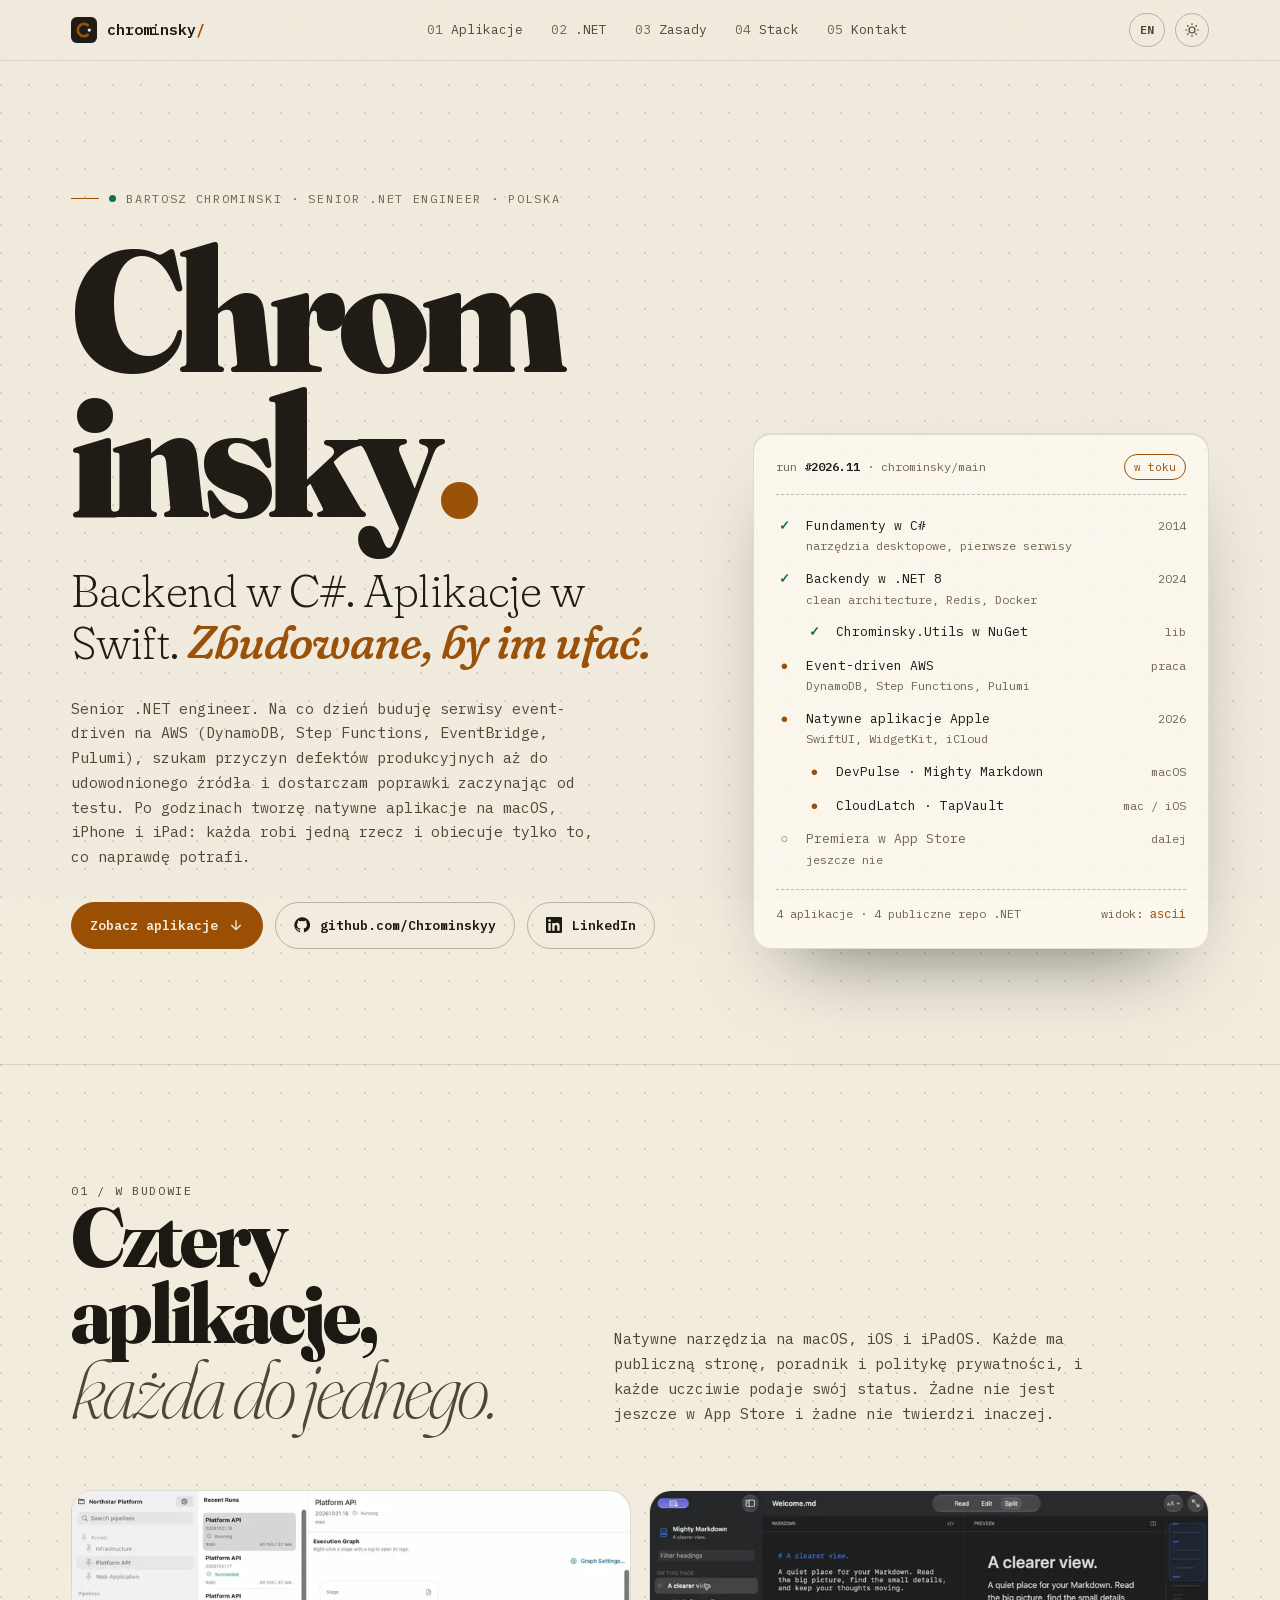
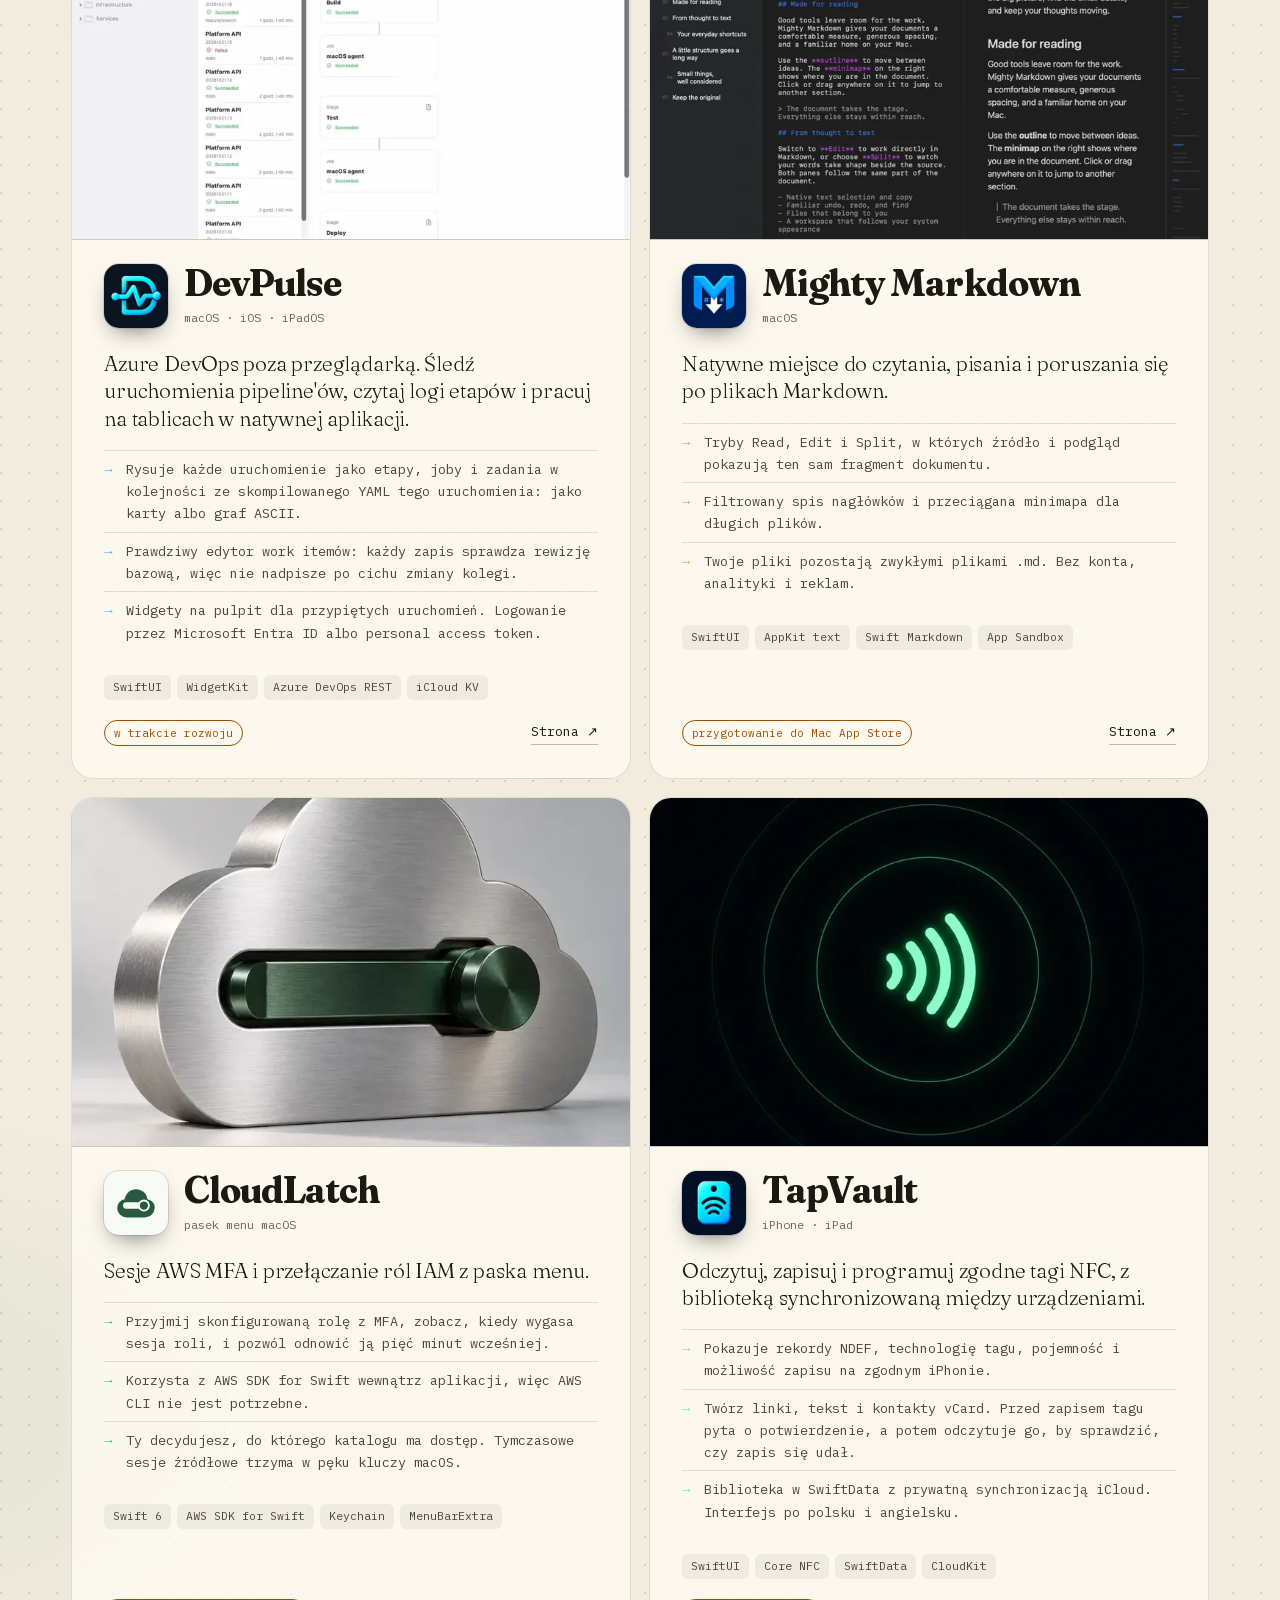
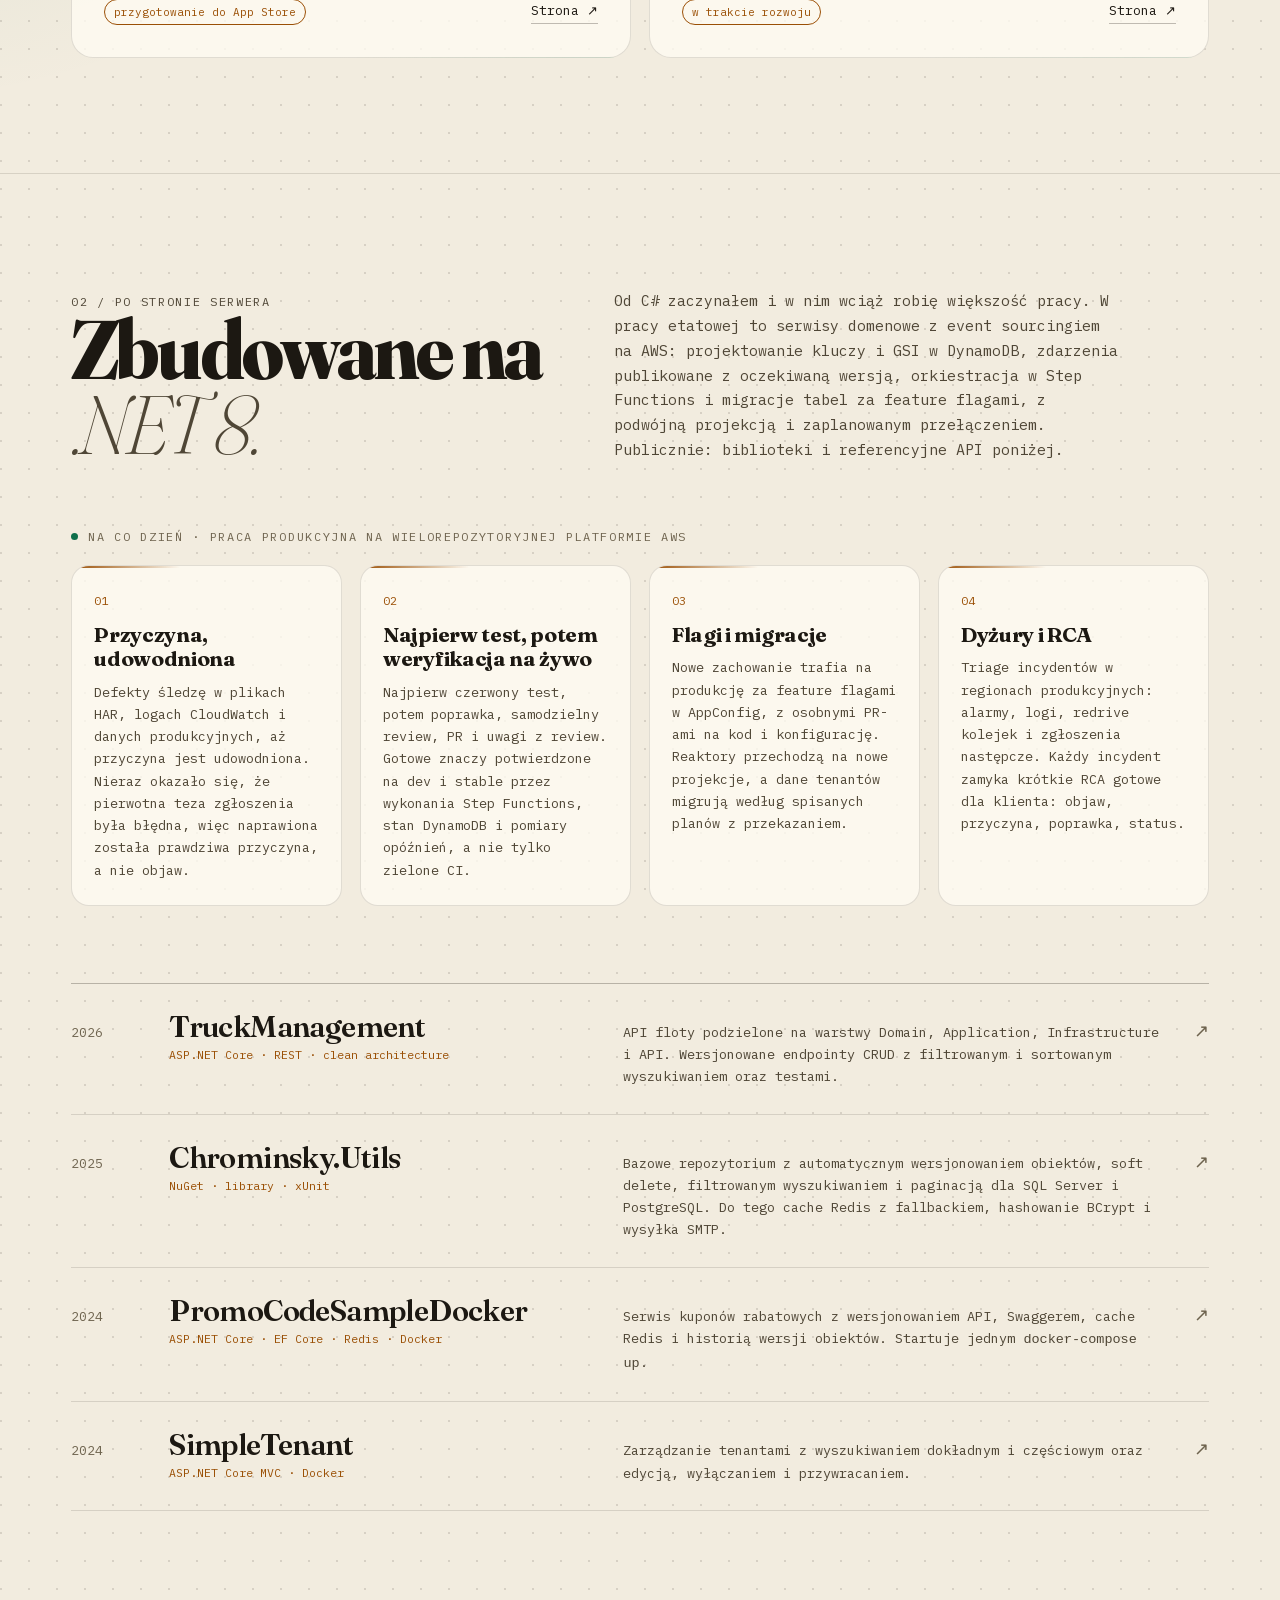
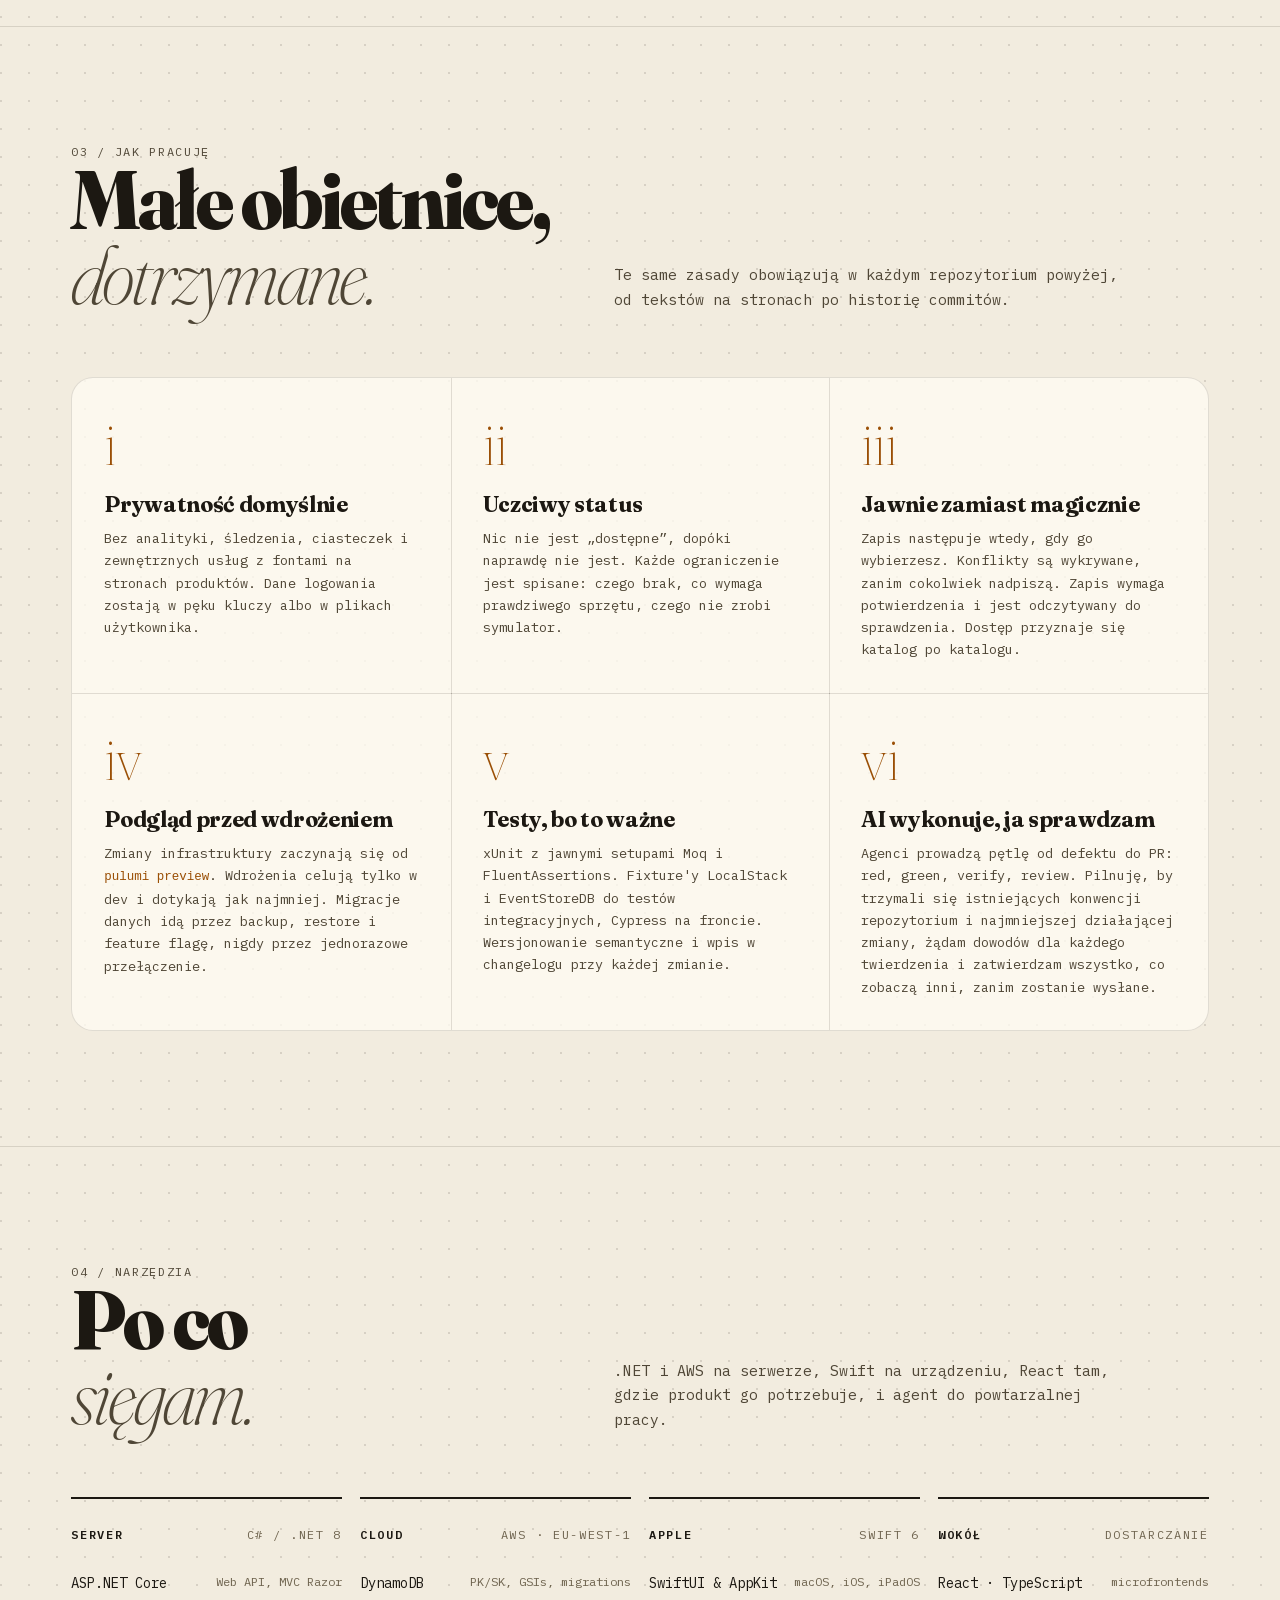
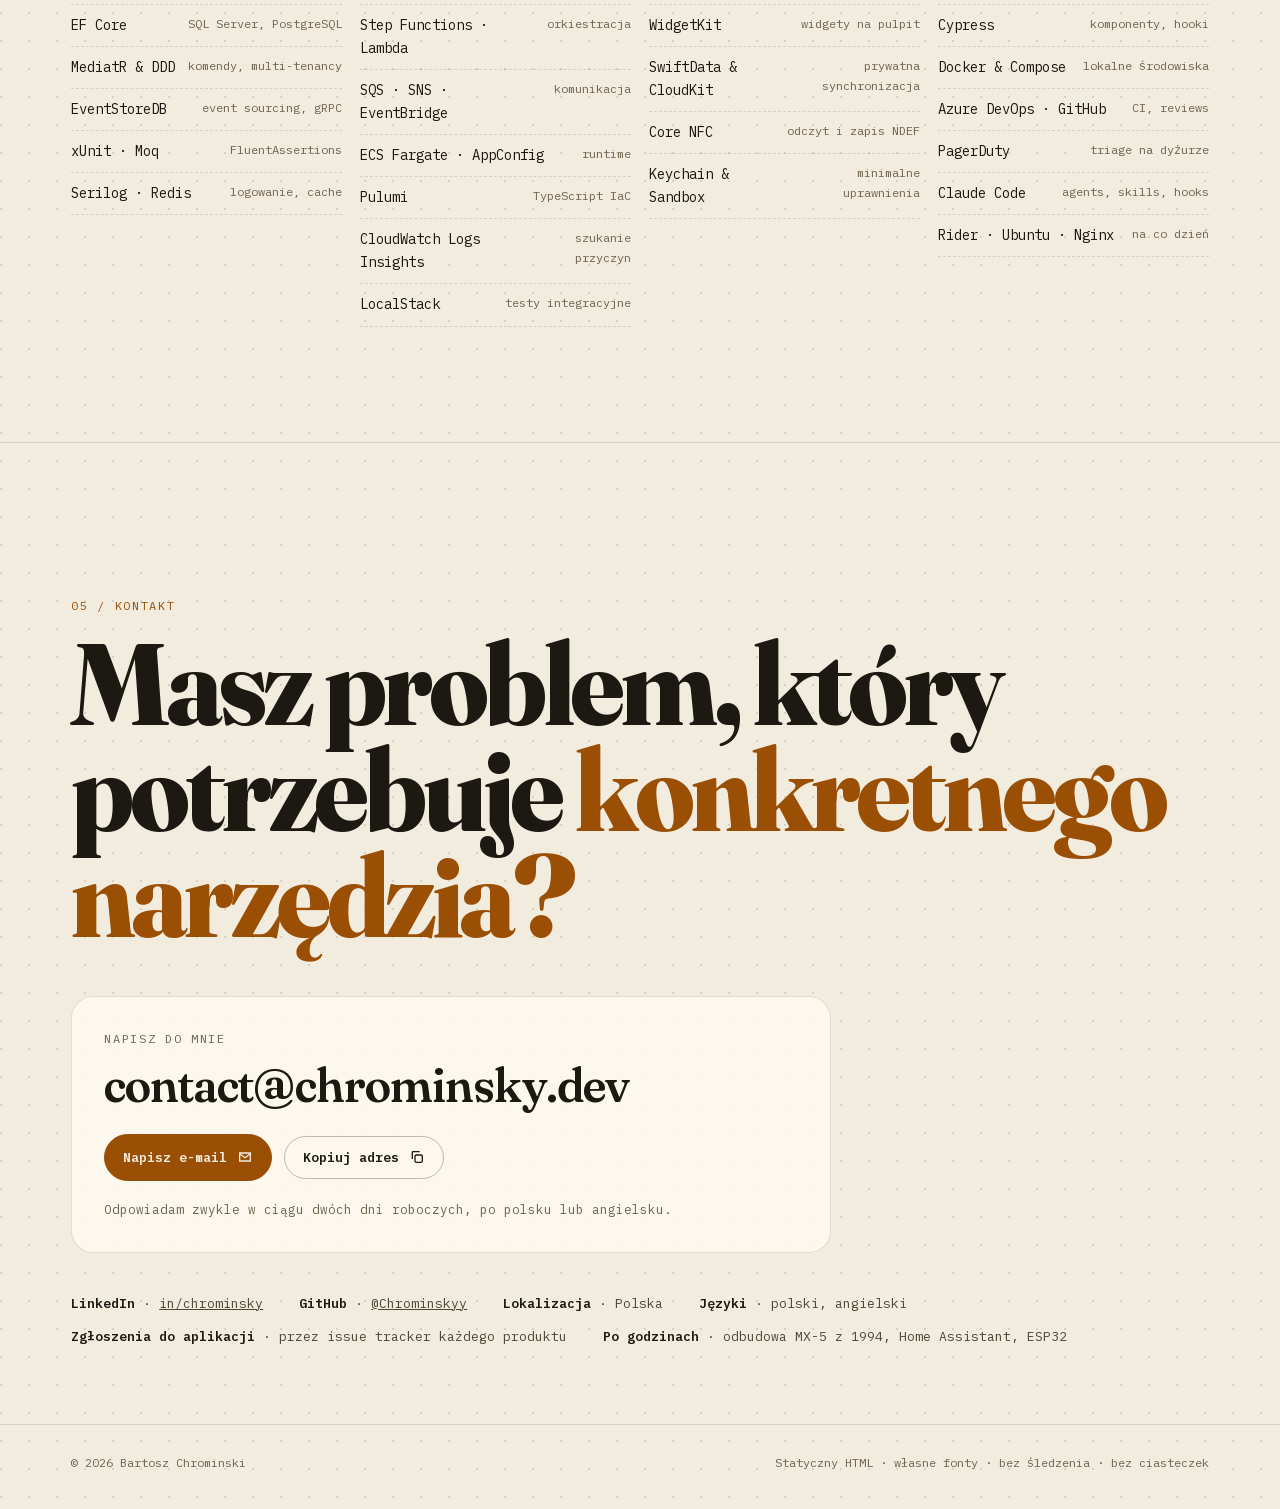
==== commit a4fa7e04: "perf: responsive srcset for app screenshots The 1100 px screenshots were sent to every viewport. 480" ====
--- a/pl/index.html
+++ b/pl/index.html
@@ -4,7 +4,7 @@
 <meta charset="utf-8">
 <meta name="viewport" content="width=device-width, initial-scale=1">
 <title>Bartosz Chrominski | Senior .NET engineer, backend i aplikacje Apple</title>
-<meta name="description" content="Bartosz Chrominski (Chrominsky): senior C# i .NET engineer. Buduje serwisy event-driven na AWS oraz natywne aplikacje na macOS, iOS i iPadOS: DevPulse, Mighty Markdown, CloudLatch, TapVault.">
+<meta name="description" content="Bartosz Chrominski (Chrominsky), senior C# i .NET engineer: serwisy event-driven na AWS i aplikacje Apple DevPulse, Mighty Markdown, CloudLatch, TapVault.">
 <meta name="color-scheme" content="dark light">
 <meta property="og:title" content="Bartosz Chrominski | Senior .NET engineer, backend i aplikacje Apple">
 <meta property="og:description" content="Backend w C#. Aplikacje w Swift. Zbudowane, by im ufać. Event-driven .NET na AWS i natywne aplikacje na macOS, iPhone i iPad.">
@@ -31,17 +31,59 @@
 <script type="application/ld+json">
 {
   "@context": "https://schema.org",
-  "@type": "Person",
-  "name": "Bartosz Chrominski",
-  "alternateName": "Chrominsky",
-  "jobTitle": "Senior .NET Engineer",
-  "url": "https://chrominsky.dev/",
-  "email": "mailto:contact@chrominsky.dev",
-  "image": "https://chrominsky.dev/assets/og-image.png",
-  "address": { "@type": "PostalAddress", "addressCountry": "PL" },
-  "knowsLanguage": ["en", "pl"],
-  "knowsAbout": ["C#", ".NET", "ASP.NET Core", "AWS", "DynamoDB", "AWS Step Functions", "Pulumi", "Event sourcing", "Swift", "SwiftUI"],
-  "sameAs": ["https://github.com/Chrominskyy", "https://www.linkedin.com/in/chrominsky/"]
+  "@graph": [
+    {
+      "@type": "Person",
+      "@id": "https://chrominsky.dev/#person",
+      "name": "Bartosz Chrominski",
+      "alternateName": [
+        "Chrominsky",
+        "Bartosz Chromiński"
+      ],
+      "jobTitle": "Senior .NET Engineer",
+      "url": "https://chrominsky.dev/",
+      "email": "mailto:contact@chrominsky.dev",
+      "image": "https://chrominsky.dev/assets/og-image.png",
+      "address": {
+        "@type": "PostalAddress",
+        "addressCountry": "PL"
+      },
+      "knowsLanguage": [
+        "en",
+        "pl"
+      ],
+      "knowsAbout": [
+        "C#",
+        ".NET",
+        "ASP.NET Core",
+        "AWS",
+        "DynamoDB",
+        "AWS Step Functions",
+        "Pulumi",
+        "Event sourcing",
+        "Swift",
+        "SwiftUI"
+      ],
+      "sameAs": [
+        "https://github.com/Chrominskyy",
+        "https://www.linkedin.com/in/chrominsky/"
+      ]
+    },
+    {
+      "@type": "WebSite",
+      "@id": "https://chrominsky.dev/#website",
+      "name": "Chrominsky",
+      "alternateName": "Bartosz Chrominski",
+      "url": "https://chrominsky.dev/",
+      "inLanguage": [
+        "en",
+        "pl"
+      ],
+      "author": {
+        "@id": "https://chrominsky.dev/#person"
+      }
+    }
+  ]
 }
 </script>
 <style>
@@ -470,7 +512,7 @@
 
       <div class="apps">
         <article class="app devpulse reveal" style="--i:0">
-          <figure class="shot"><img src="../assets/shots/devpulse.webp" alt="DevPulse: widok uruchomienia pipeline'u z etapami, jobami i zadaniami" width="1100" height="688" loading="lazy" decoding="async"></figure>
+          <figure class="shot"><img src="../assets/shots/devpulse.webp" srcset="../assets/shots/devpulse-480.webp 480w, ../assets/shots/devpulse-760.webp 760w, ../assets/shots/devpulse.webp 1100w" sizes="(max-width: 860px) calc(100vw - 34px), (max-width: 1240px) 45vw, 560px" alt="DevPulse: widok uruchomienia pipeline'u z etapami, jobami i zadaniami" width="1100" height="688" loading="lazy" decoding="async"></figure>
           <div class="app-top">
             <div class="icon"><img src="../assets/icons/devpulse.webp" alt="" width="64" height="64" loading="lazy"></div>
             <div><h3>DevPulse</h3><div class="platform">macOS · iOS · iPadOS</div></div>
@@ -489,7 +531,7 @@
         </article>
 
         <article class="app markdown reveal" style="--i:1">
-          <figure class="shot"><img src="../assets/shots/mighty-markdown.webp" alt="Mighty Markdown w trybie Split: źródło Markdown obok podglądu" width="1100" height="688" loading="lazy" decoding="async"></figure>
+          <figure class="shot"><img src="../assets/shots/mighty-markdown.webp" srcset="../assets/shots/mighty-markdown-480.webp 480w, ../assets/shots/mighty-markdown-760.webp 760w, ../assets/shots/mighty-markdown.webp 1100w" sizes="(max-width: 860px) calc(100vw - 34px), (max-width: 1240px) 45vw, 560px" alt="Mighty Markdown w trybie Split: źródło Markdown obok podglądu" width="1100" height="688" loading="lazy" decoding="async"></figure>
           <div class="app-top">
             <div class="icon"><img src="../assets/icons/mighty-markdown.webp" alt="" width="64" height="64" loading="lazy"></div>
             <div><h3>Mighty Markdown</h3><div class="platform">macOS</div></div>
@@ -508,7 +550,7 @@
         </article>
 
         <article class="app cloudlatch reveal" style="--i:2">
-          <figure class="shot"><img src="../assets/shots/cloudlatch.webp" alt="Grafika CloudLatch: chmura ze szczotkowanego metalu z zielonym zatrzaskiem" width="1100" height="688" loading="lazy" decoding="async"></figure>
+          <figure class="shot"><img src="../assets/shots/cloudlatch.webp" srcset="../assets/shots/cloudlatch-480.webp 480w, ../assets/shots/cloudlatch-760.webp 760w, ../assets/shots/cloudlatch.webp 1100w" sizes="(max-width: 860px) calc(100vw - 34px), (max-width: 1240px) 45vw, 560px" alt="Grafika CloudLatch: chmura ze szczotkowanego metalu z zielonym zatrzaskiem" width="1100" height="688" loading="lazy" decoding="async"></figure>
           <div class="app-top">
             <div class="icon svg"><img src="../assets/icons/cloudlatch.svg" alt="" width="64" height="64" loading="lazy"></div>
             <div><h3>CloudLatch</h3><div class="platform">pasek menu macOS</div></div>
@@ -527,7 +569,7 @@
         </article>
 
         <article class="app tapvault reveal" style="--i:3">
-          <figure class="shot"><img src="../assets/shots/tapvault.webp" alt="Grafika TapVault: świecący symbol NFC z orbitami" width="1100" height="688" loading="lazy" decoding="async"></figure>
+          <figure class="shot"><img src="../assets/shots/tapvault.webp" srcset="../assets/shots/tapvault-480.webp 480w, ../assets/shots/tapvault-760.webp 760w, ../assets/shots/tapvault.webp 1100w" sizes="(max-width: 860px) calc(100vw - 34px), (max-width: 1240px) 45vw, 560px" alt="Grafika TapVault: świecący symbol NFC z orbitami" width="1100" height="688" loading="lazy" decoding="async"></figure>
           <div class="app-top">
             <div class="icon"><img src="../assets/icons/tapvault.webp" alt="" width="64" height="64" loading="lazy"></div>
             <div><h3>TapVault</h3><div class="platform">iPhone · iPad</div></div>
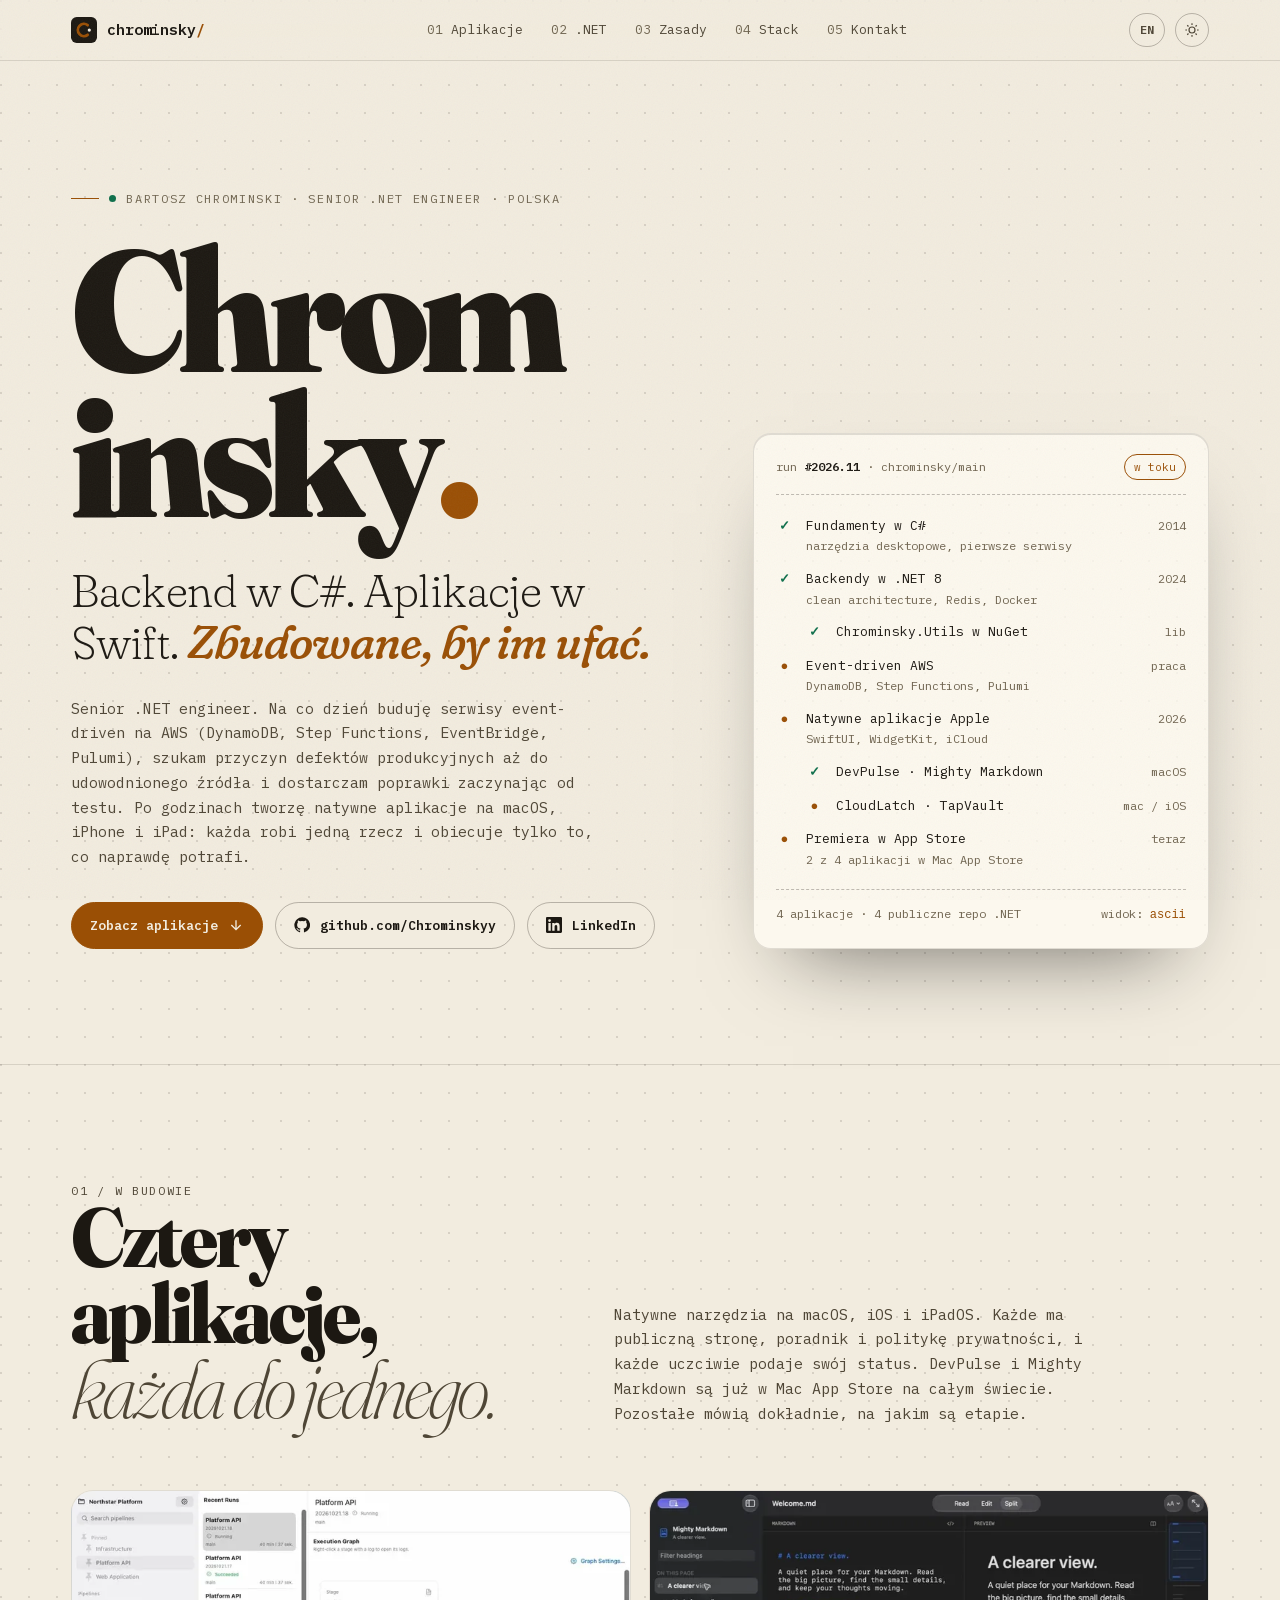
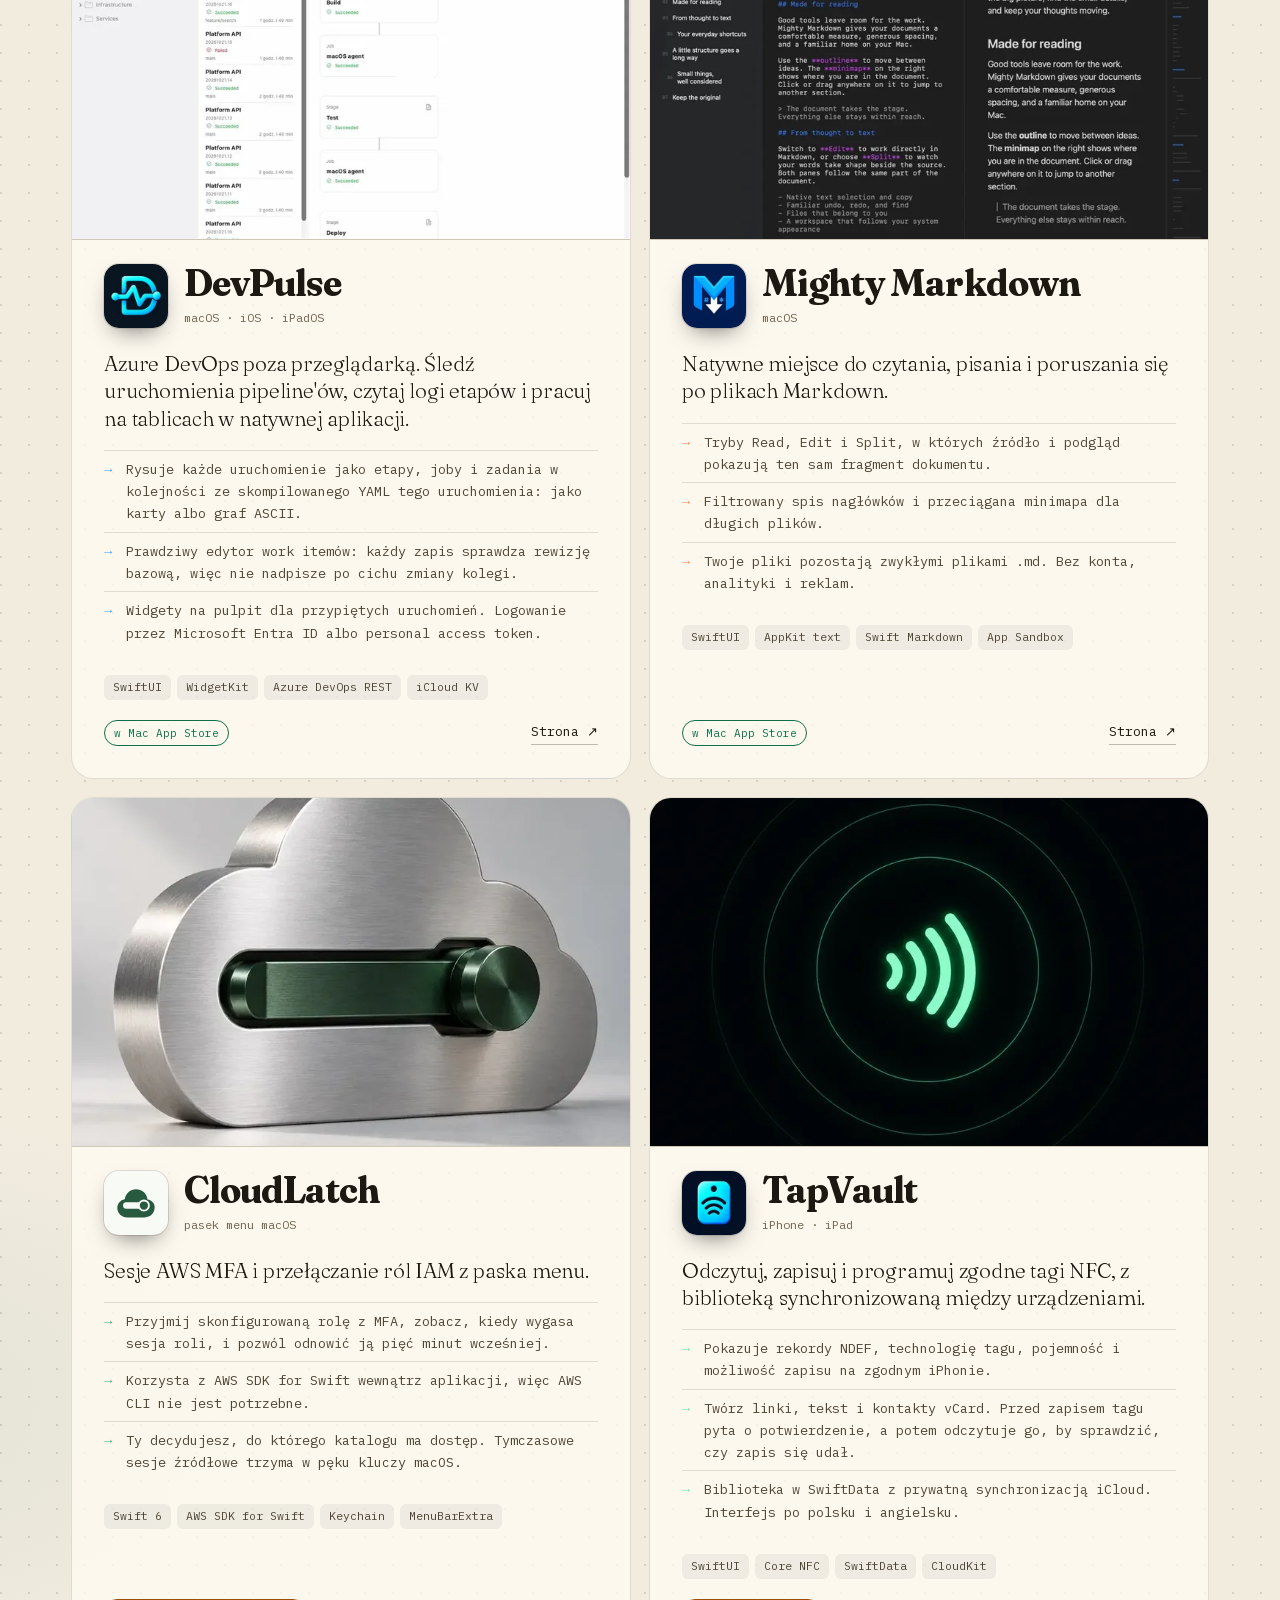
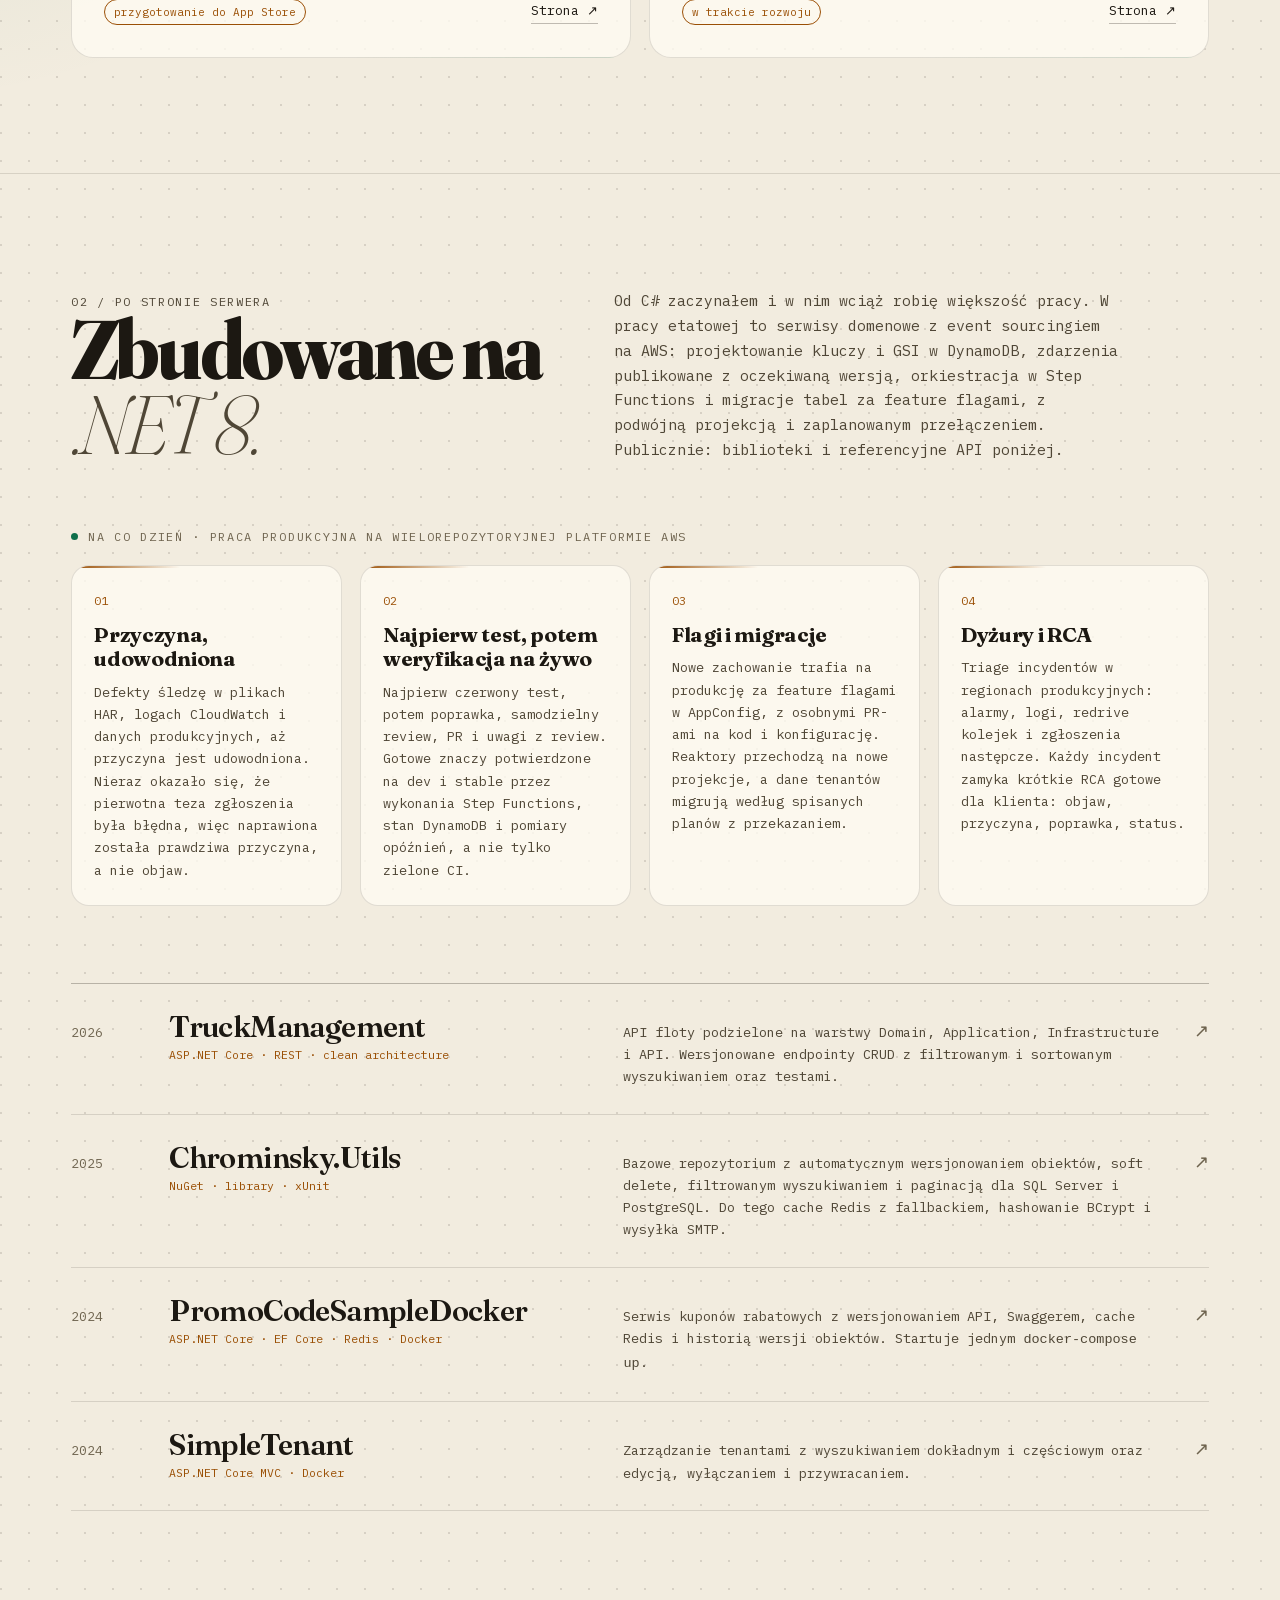
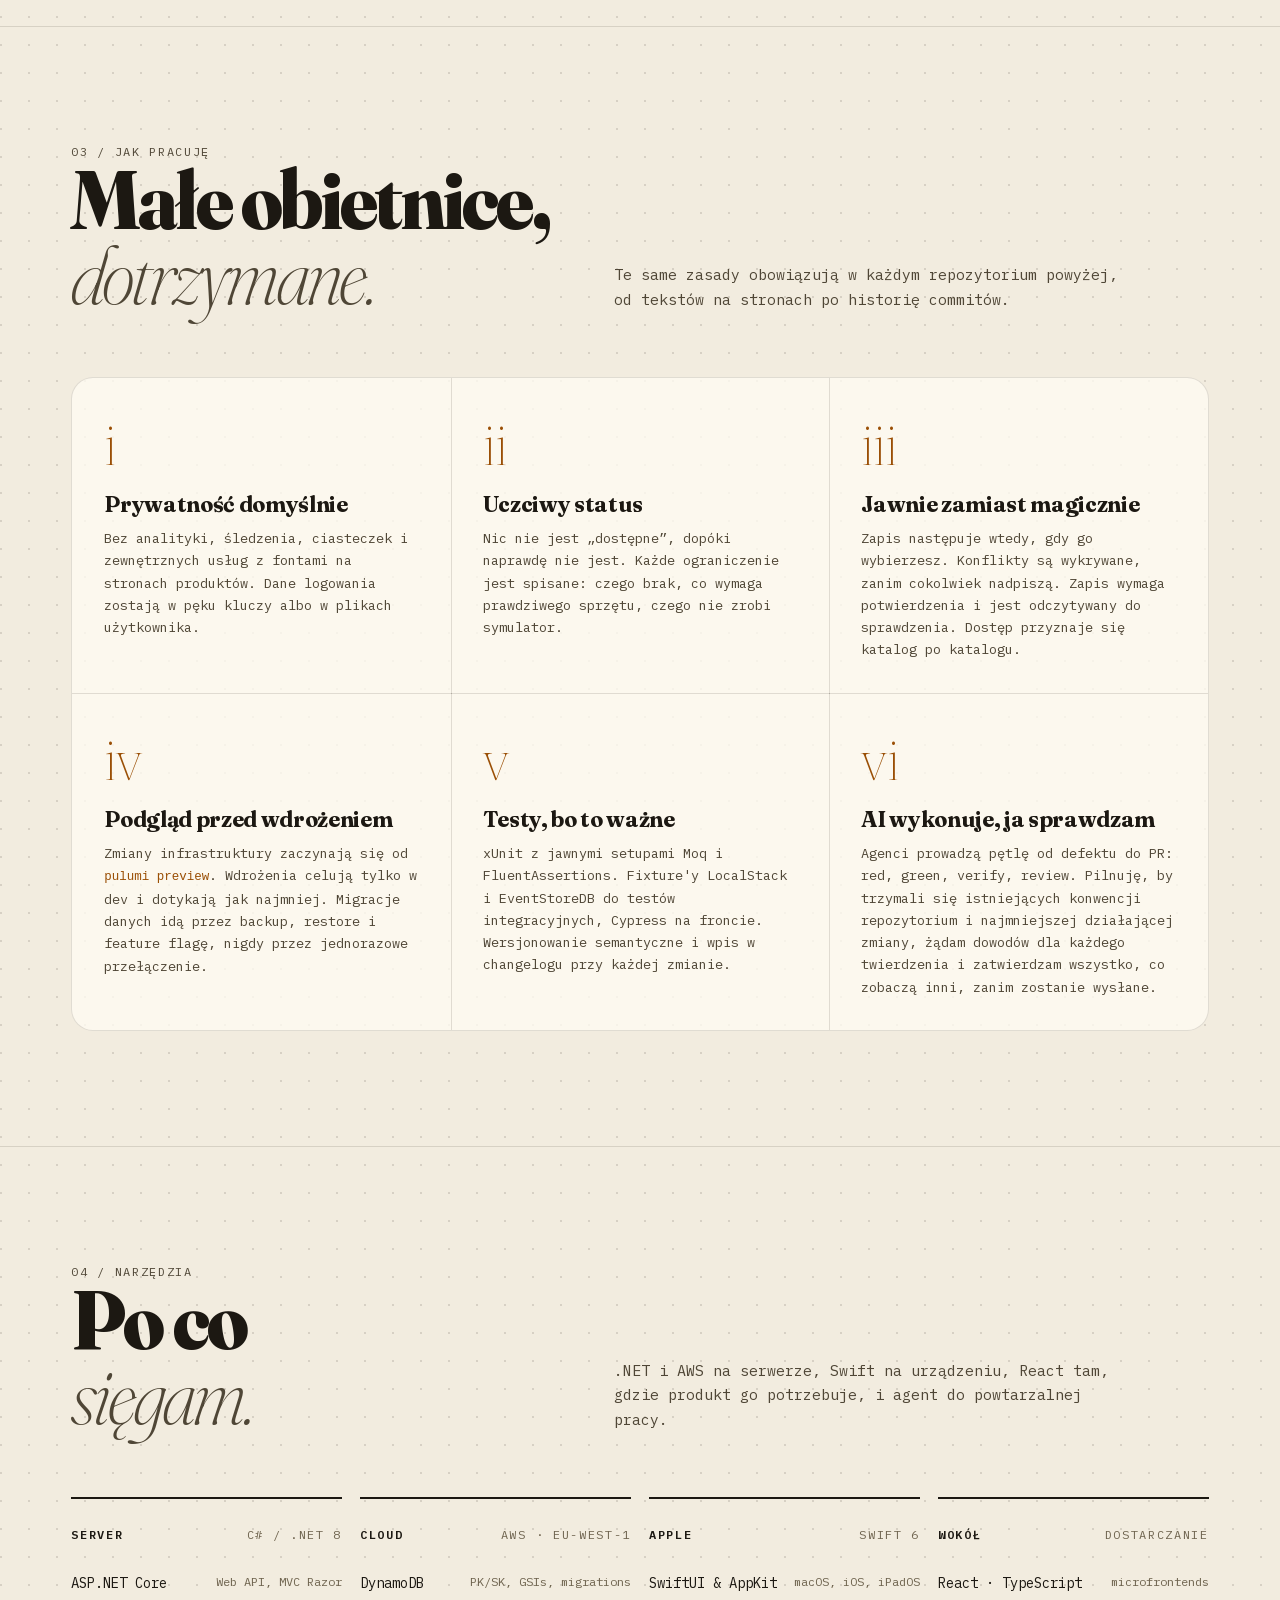
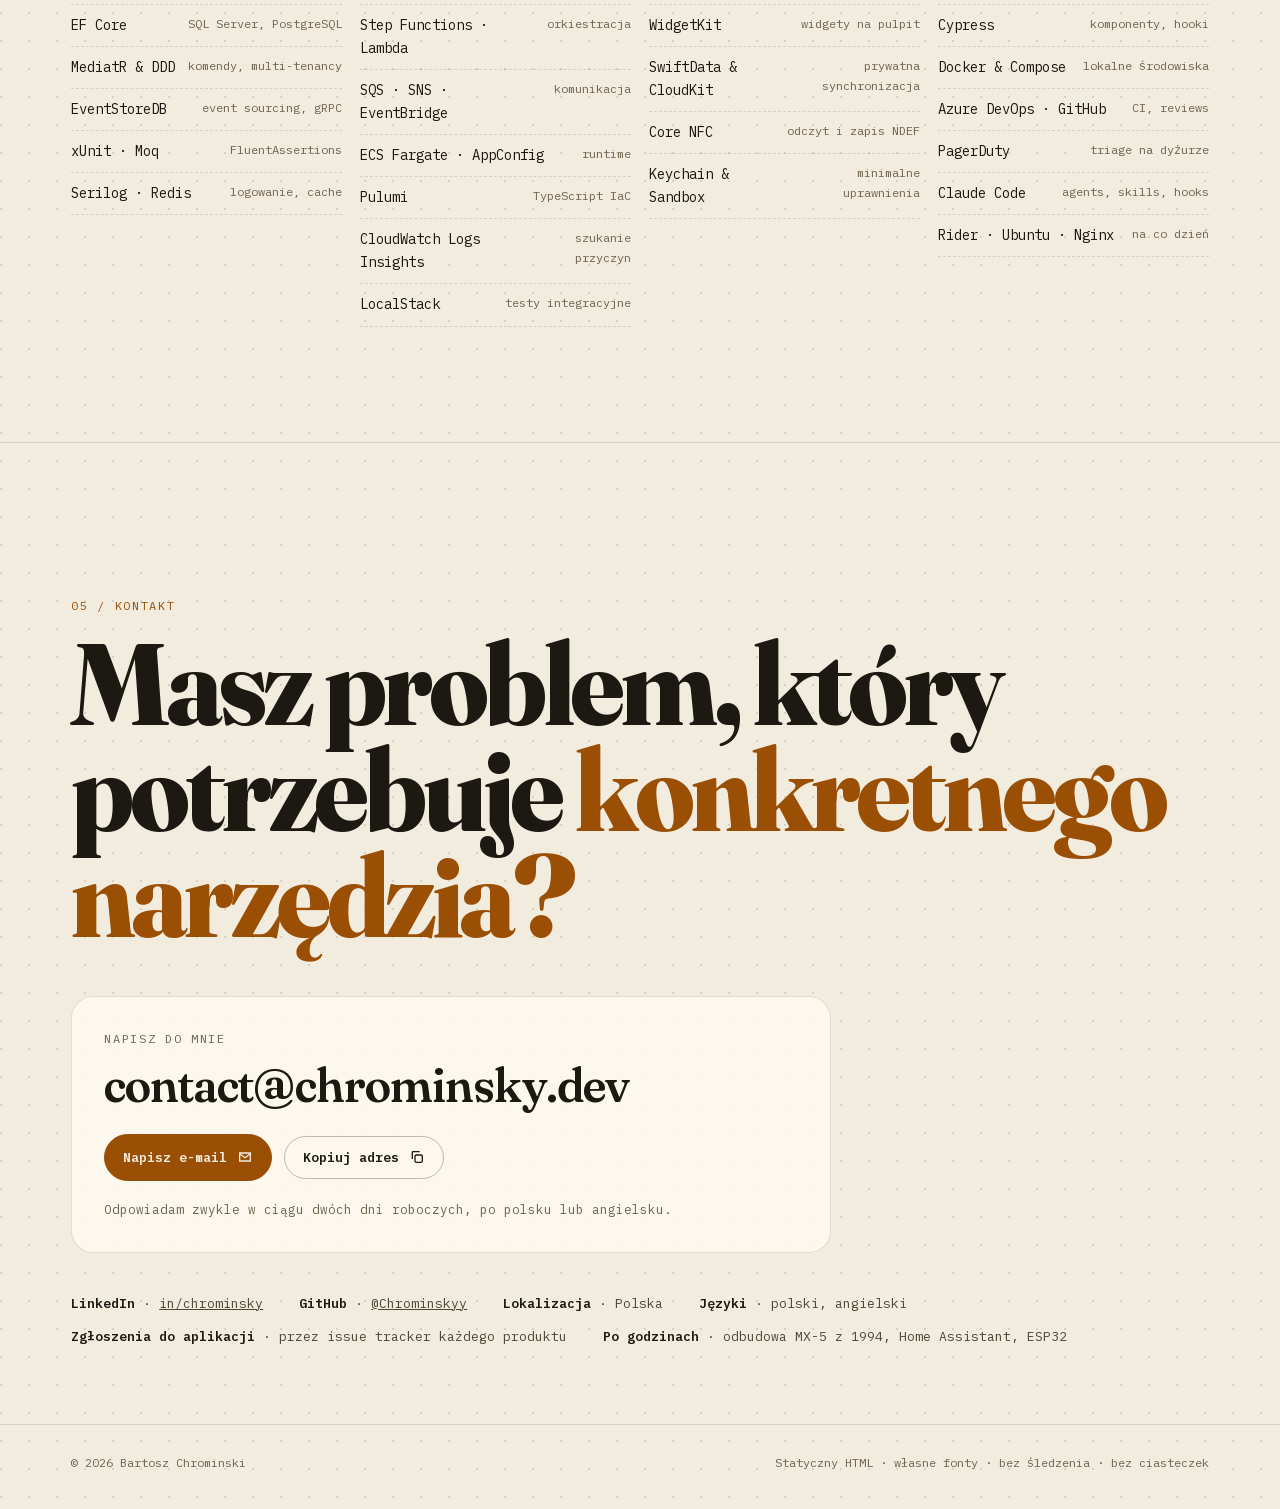
==== commit 9774663b: "Mark DevPulse and Mighty Markdown as available on the Mac App Store Co-Authored-By: Claude Opus 5.5 " ====
--- a/pl/index.html
+++ b/pl/index.html
@@ -423,6 +423,8 @@
 /* ---------- motion: staggered load ---------- */
 .rise { opacity: 0; transform: translateY(22px); animation: rise .9s cubic-bezier(.2,.8,.2,1) forwards; animation-delay: calc(var(--i, 0) * 110ms + 80ms); }
 @keyframes rise { to { opacity: 1; transform: none; } }
+/* The hero text holds the LCP element: start it at once and keep the entrance short. */
+.kicker.rise, .tagline.rise, .lede.rise { animation-duration: .5s; animation-delay: 0s; }
 .name .ch { display: inline-block; opacity: 0; transform: translateY(.35em) rotate(4deg); animation: drop .9s cubic-bezier(.2,.9,.25,1.1) forwards; animation-delay: calc(var(--c) * 45ms + 160ms); }
 @keyframes drop { to { opacity: 1; transform: none; } }
 .stage { opacity: 0; animation: rise .6s ease-out forwards; animation-delay: calc(var(--s) * 180ms + 900ms); transform: translateX(-8px); }
@@ -491,9 +493,9 @@
           <li class="stage ok child" style="--s:2"><span class="glyph">✓</span><span class="label">Chrominsky.Utils w NuGet</span><span class="time">lib</span></li>
           <li class="stage running" style="--s:3"><span class="glyph">●</span><span class="label">Event-driven AWS<small>DynamoDB, Step Functions, Pulumi</small></span><span class="time">praca</span></li>
           <li class="stage running" style="--s:4"><span class="glyph">●</span><span class="label">Natywne aplikacje Apple<small>SwiftUI, WidgetKit, iCloud</small></span><span class="time">2026</span></li>
-          <li class="stage running child" style="--s:5"><span class="glyph">●</span><span class="label">DevPulse · Mighty Markdown</span><span class="time">macOS</span></li>
+          <li class="stage ok child" style="--s:5"><span class="glyph">✓</span><span class="label">DevPulse · Mighty Markdown</span><span class="time">macOS</span></li>
           <li class="stage running child" style="--s:6"><span class="glyph">●</span><span class="label">CloudLatch · TapVault</span><span class="time">mac / iOS</span></li>
-          <li class="stage queued" style="--s:7"><span class="glyph">○</span><span class="label">Premiera w App Store<small>jeszcze nie</small></span><span class="time">dalej</span></li>
+          <li class="stage running" style="--s:7"><span class="glyph">●</span><span class="label">Premiera w App Store<small>2 z 4 aplikacji w Mac App Store</small></span><span class="time">teraz</span></li>
         </ol>
         <div class="run-foot"><span>4 aplikacje · 4 publiczne repo .NET</span><span>widok: <code>ascii</code></span></div>
       </aside>
@@ -507,7 +509,7 @@
           <p class="sec-num reveal">01 / W budowie</p>
           <h2 id="apps-h" class="reveal" style="--i:1">Cztery aplikacje,<br><i>każda do jednego.</i></h2>
         </div>
-        <p class="reveal" style="--i:2">Natywne narzędzia na macOS, iOS i iPadOS. Każde ma publiczną stronę, poradnik i politykę prywatności, i każde uczciwie podaje swój status. Żadne nie jest jeszcze w App Store i żadne nie twierdzi inaczej.</p>
+        <p class="reveal" style="--i:2">Natywne narzędzia na macOS, iOS i iPadOS. Każde ma publiczną stronę, poradnik i politykę prywatności, i każde uczciwie podaje swój status. DevPulse i Mighty Markdown są już w Mac App Store na całym świecie. Pozostałe mówią dokładnie, na jakim są etapie.</p>
       </div>
 
       <div class="apps">
@@ -525,7 +527,7 @@
           </ul>
           <ul class="tech" aria-label="Technologie"><li>SwiftUI</li><li>WidgetKit</li><li>Azure DevOps REST</li><li>iCloud KV</li></ul>
           <div class="app-foot">
-            <span class="badge dev">w trakcie rozwoju</span>
+            <span class="badge live">w Mac App Store</span>
             <a href="https://devpulse.chrominsky.dev/">Strona ↗</a>
           </div>
         </article>
@@ -544,7 +546,7 @@
           </ul>
           <ul class="tech" aria-label="Technologie"><li>SwiftUI</li><li>AppKit text</li><li>Swift Markdown</li><li>App Sandbox</li></ul>
           <div class="app-foot">
-            <span class="badge dev">przygotowanie do Mac App Store</span>
+            <span class="badge live">w Mac App Store</span>
             <a href="https://mightymarkdown.chrominsky.dev/">Strona ↗</a>
           </div>
         </article>
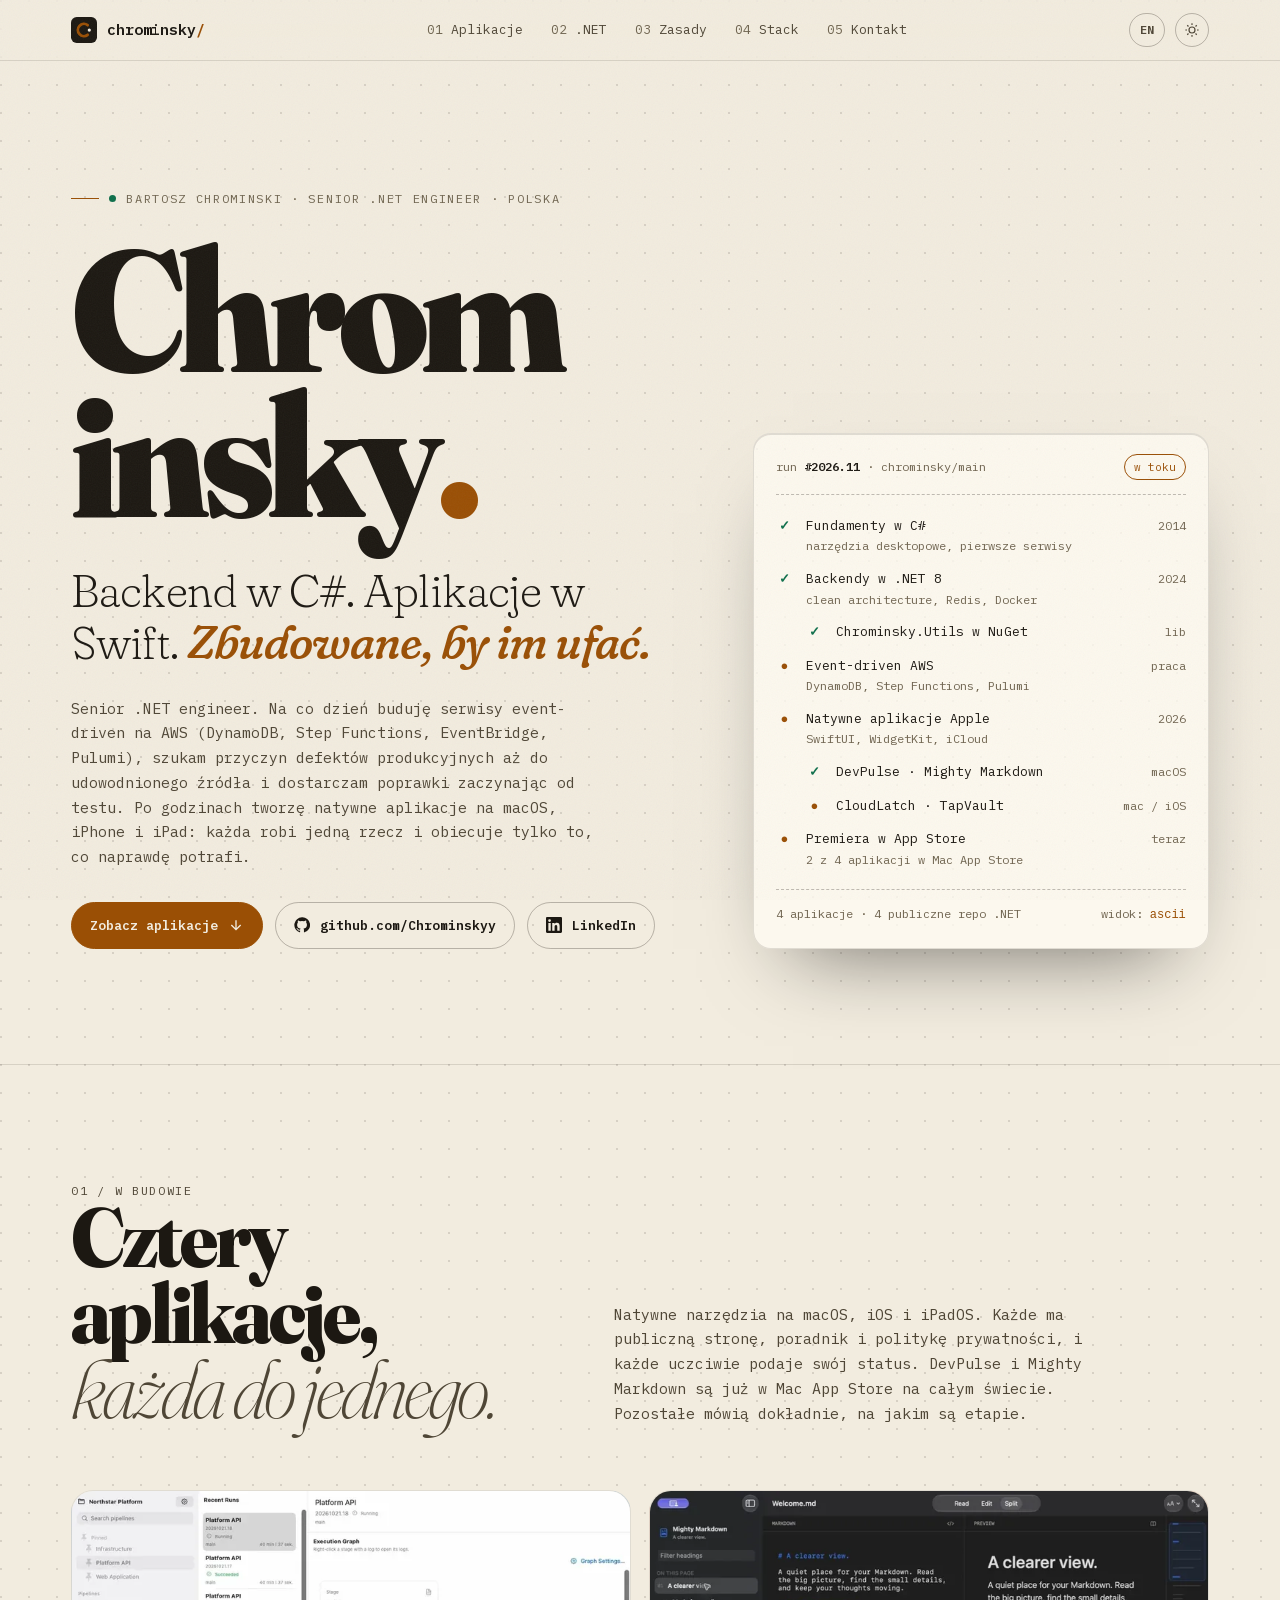
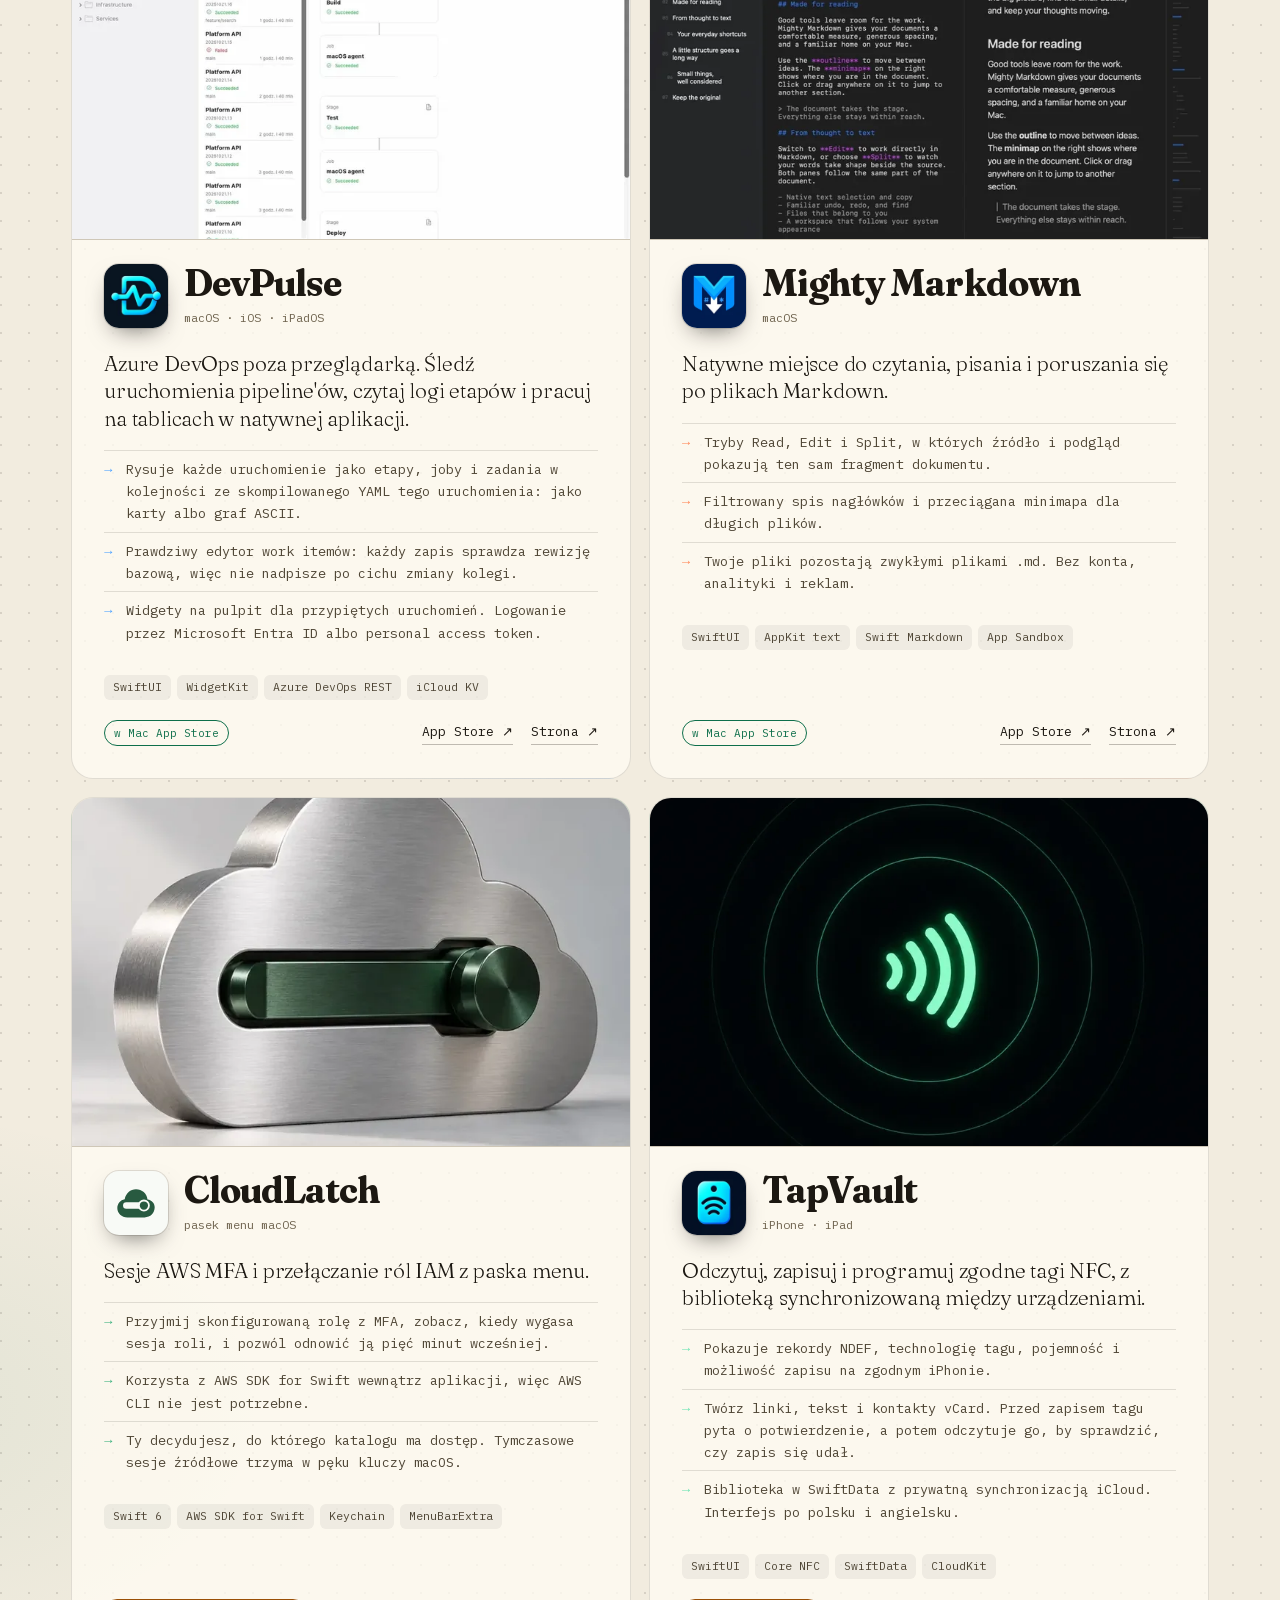
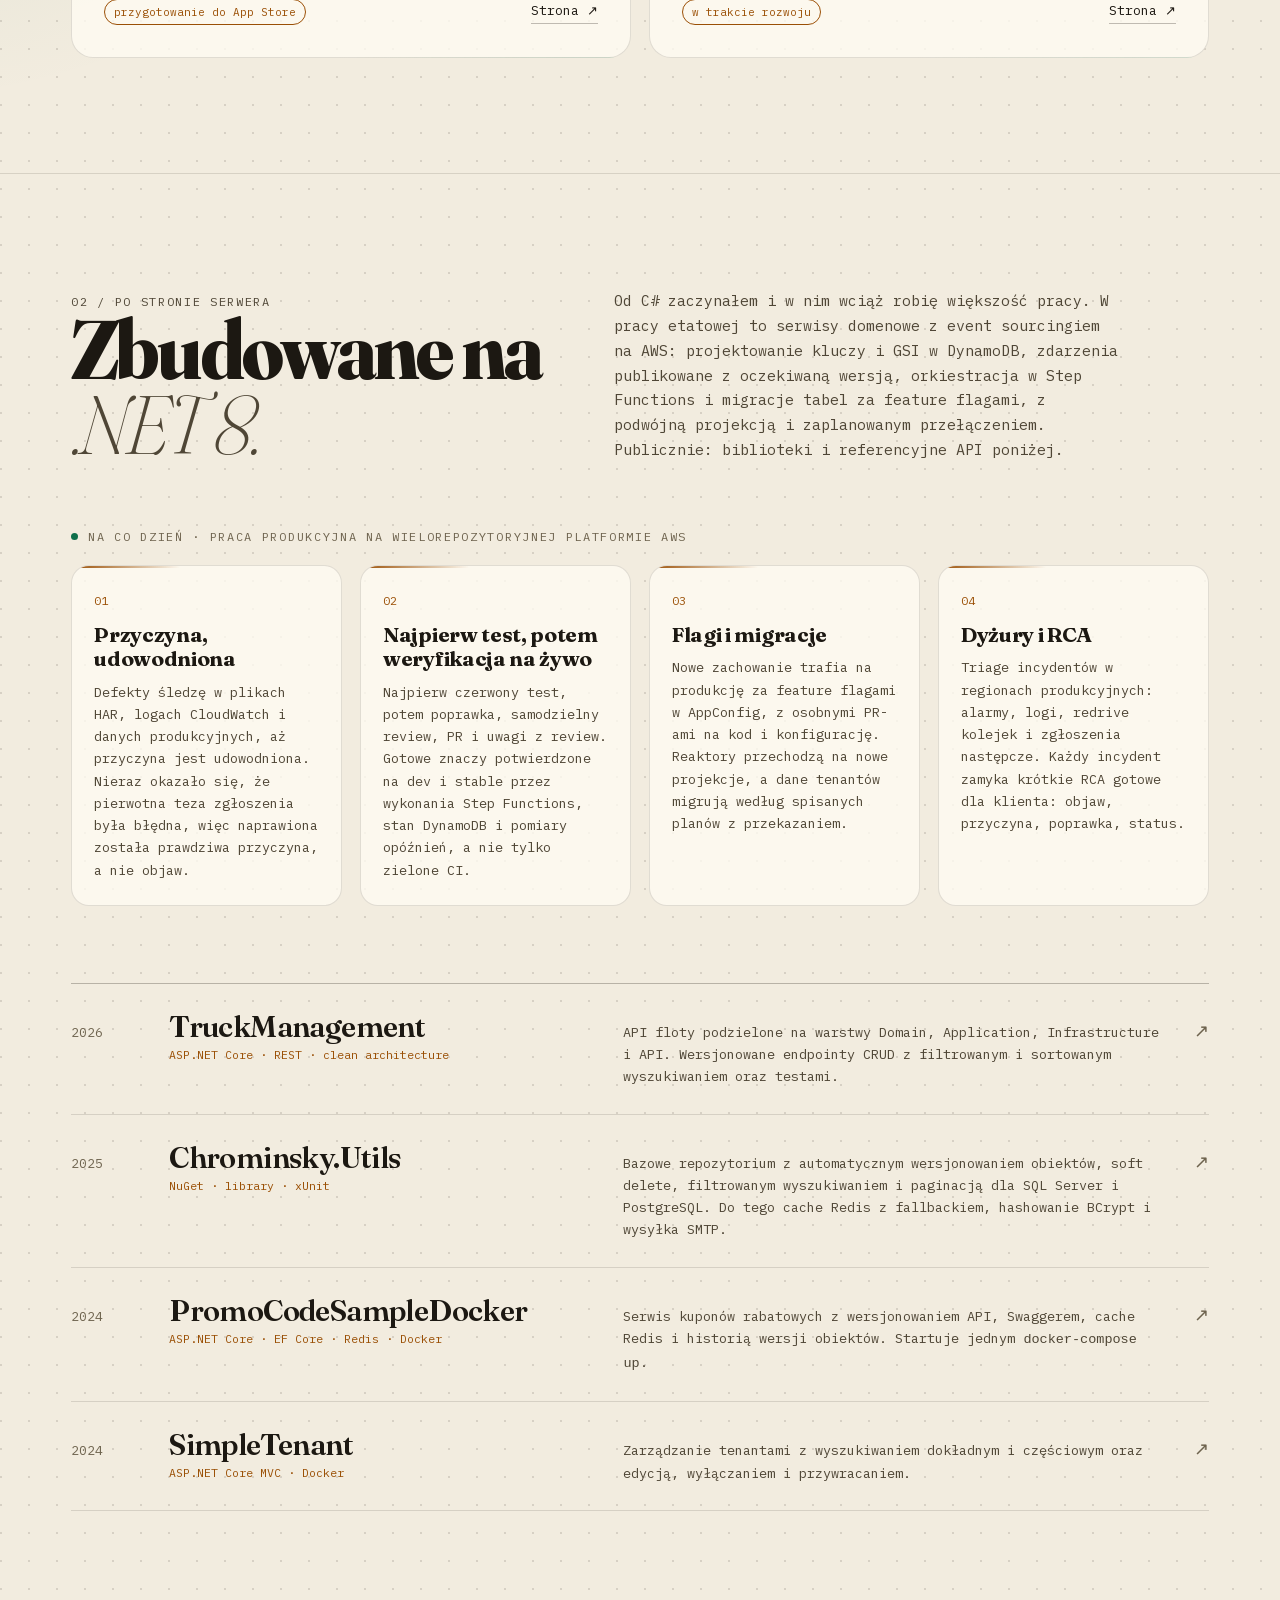
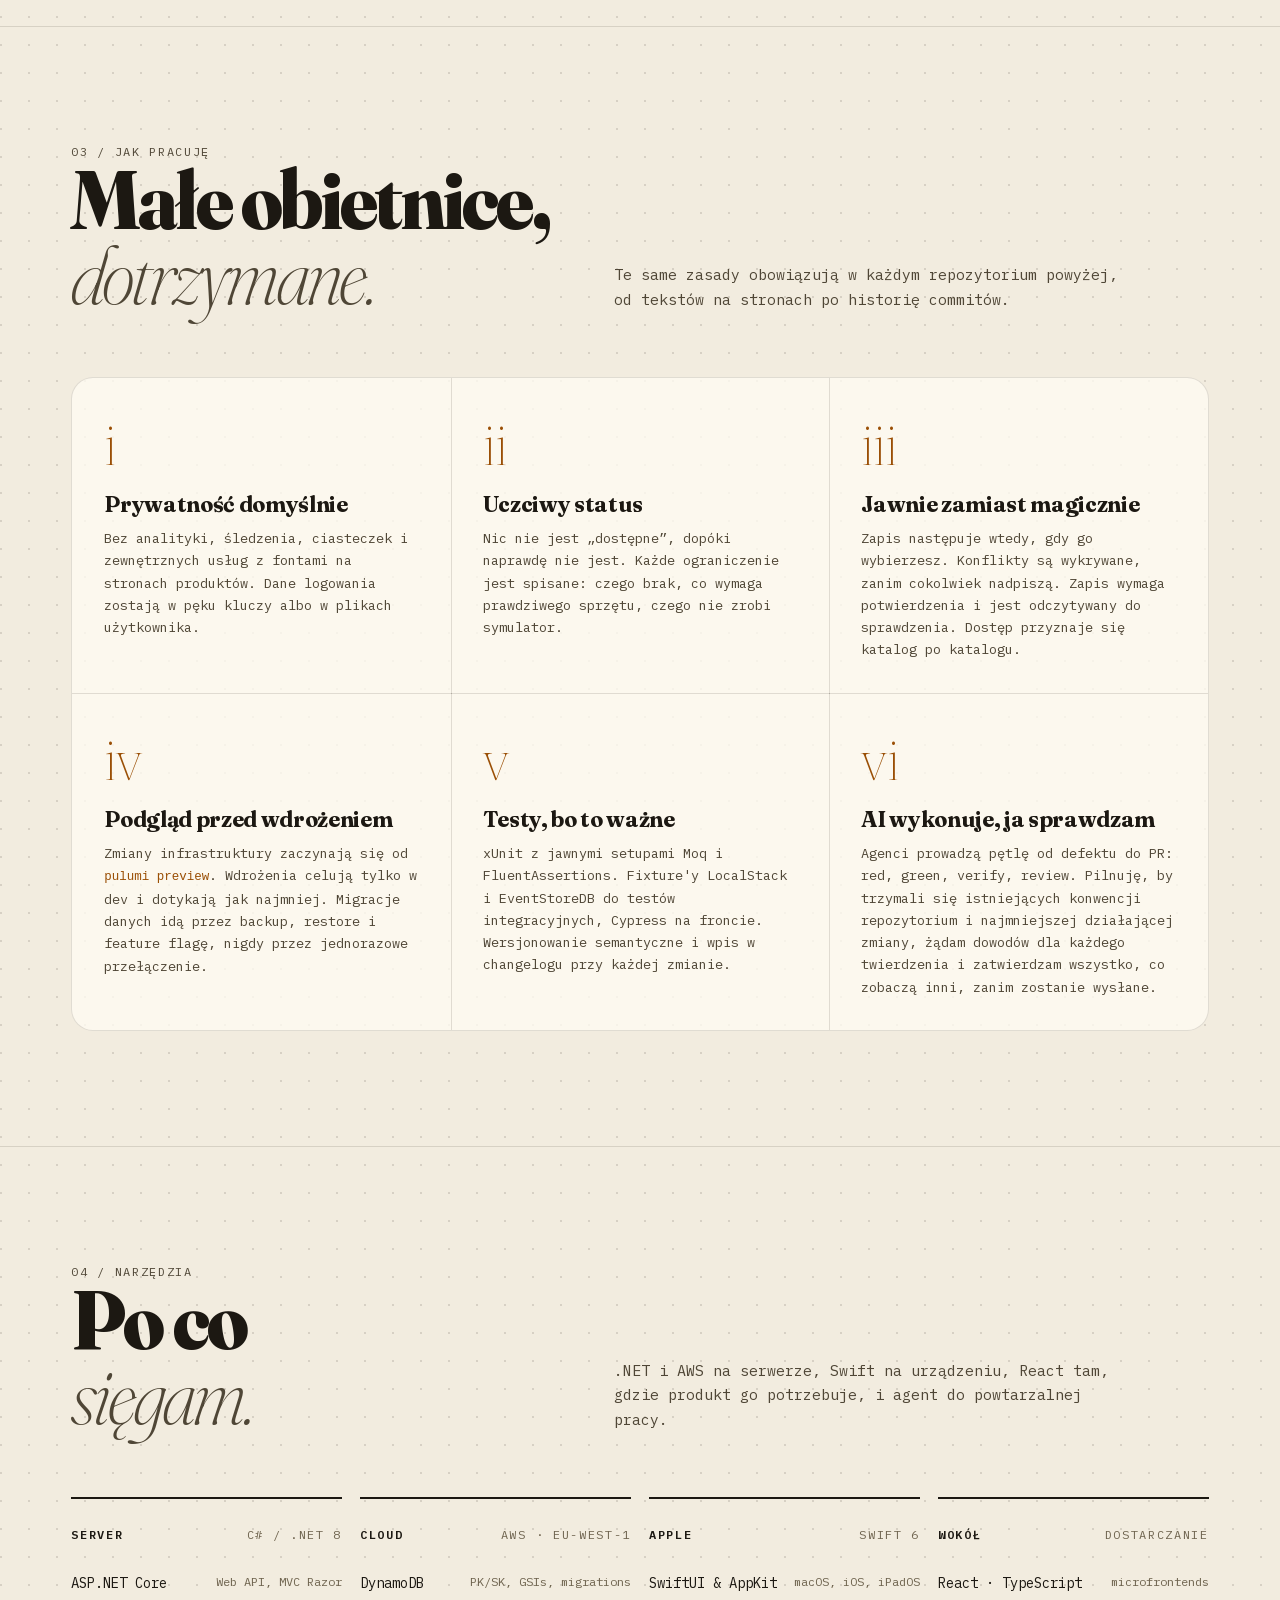
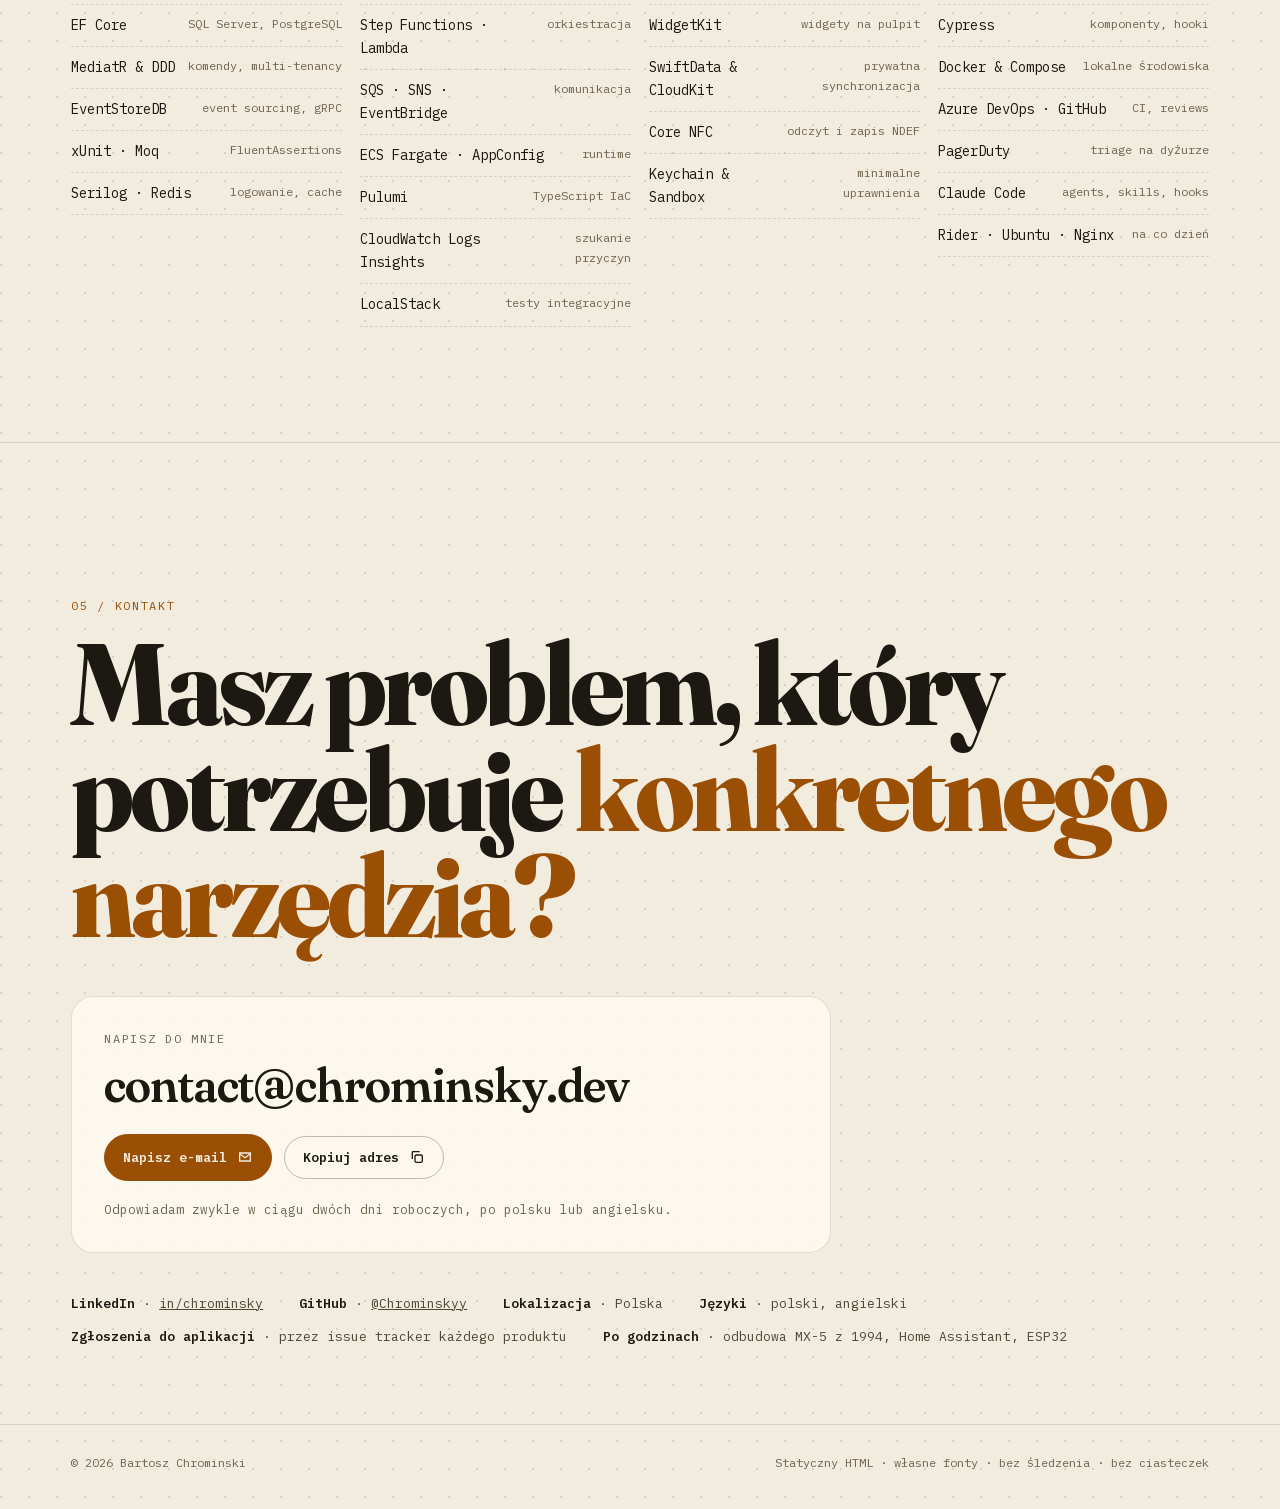
==== commit a3aaceb0: "Add Mac App Store links Co-Authored-By: Claude Opus 5.5 <noreply@anthropic.com> Claude-Session: http" ====
--- a/pl/index.html
+++ b/pl/index.html
@@ -528,6 +528,7 @@
           <ul class="tech" aria-label="Technologie"><li>SwiftUI</li><li>WidgetKit</li><li>Azure DevOps REST</li><li>iCloud KV</li></ul>
           <div class="app-foot">
             <span class="badge live">w Mac App Store</span>
+            <a href="https://apps.apple.com/app/id6825093469?mt=12" rel="noopener">App Store ↗</a>
             <a href="https://devpulse.chrominsky.dev/">Strona ↗</a>
           </div>
         </article>
@@ -547,6 +548,7 @@
           <ul class="tech" aria-label="Technologie"><li>SwiftUI</li><li>AppKit text</li><li>Swift Markdown</li><li>App Sandbox</li></ul>
           <div class="app-foot">
             <span class="badge live">w Mac App Store</span>
+            <a href="https://apps.apple.com/app/id6825073540?mt=12" rel="noopener">App Store ↗</a>
             <a href="https://mightymarkdown.chrominsky.dev/">Strona ↗</a>
           </div>
         </article>
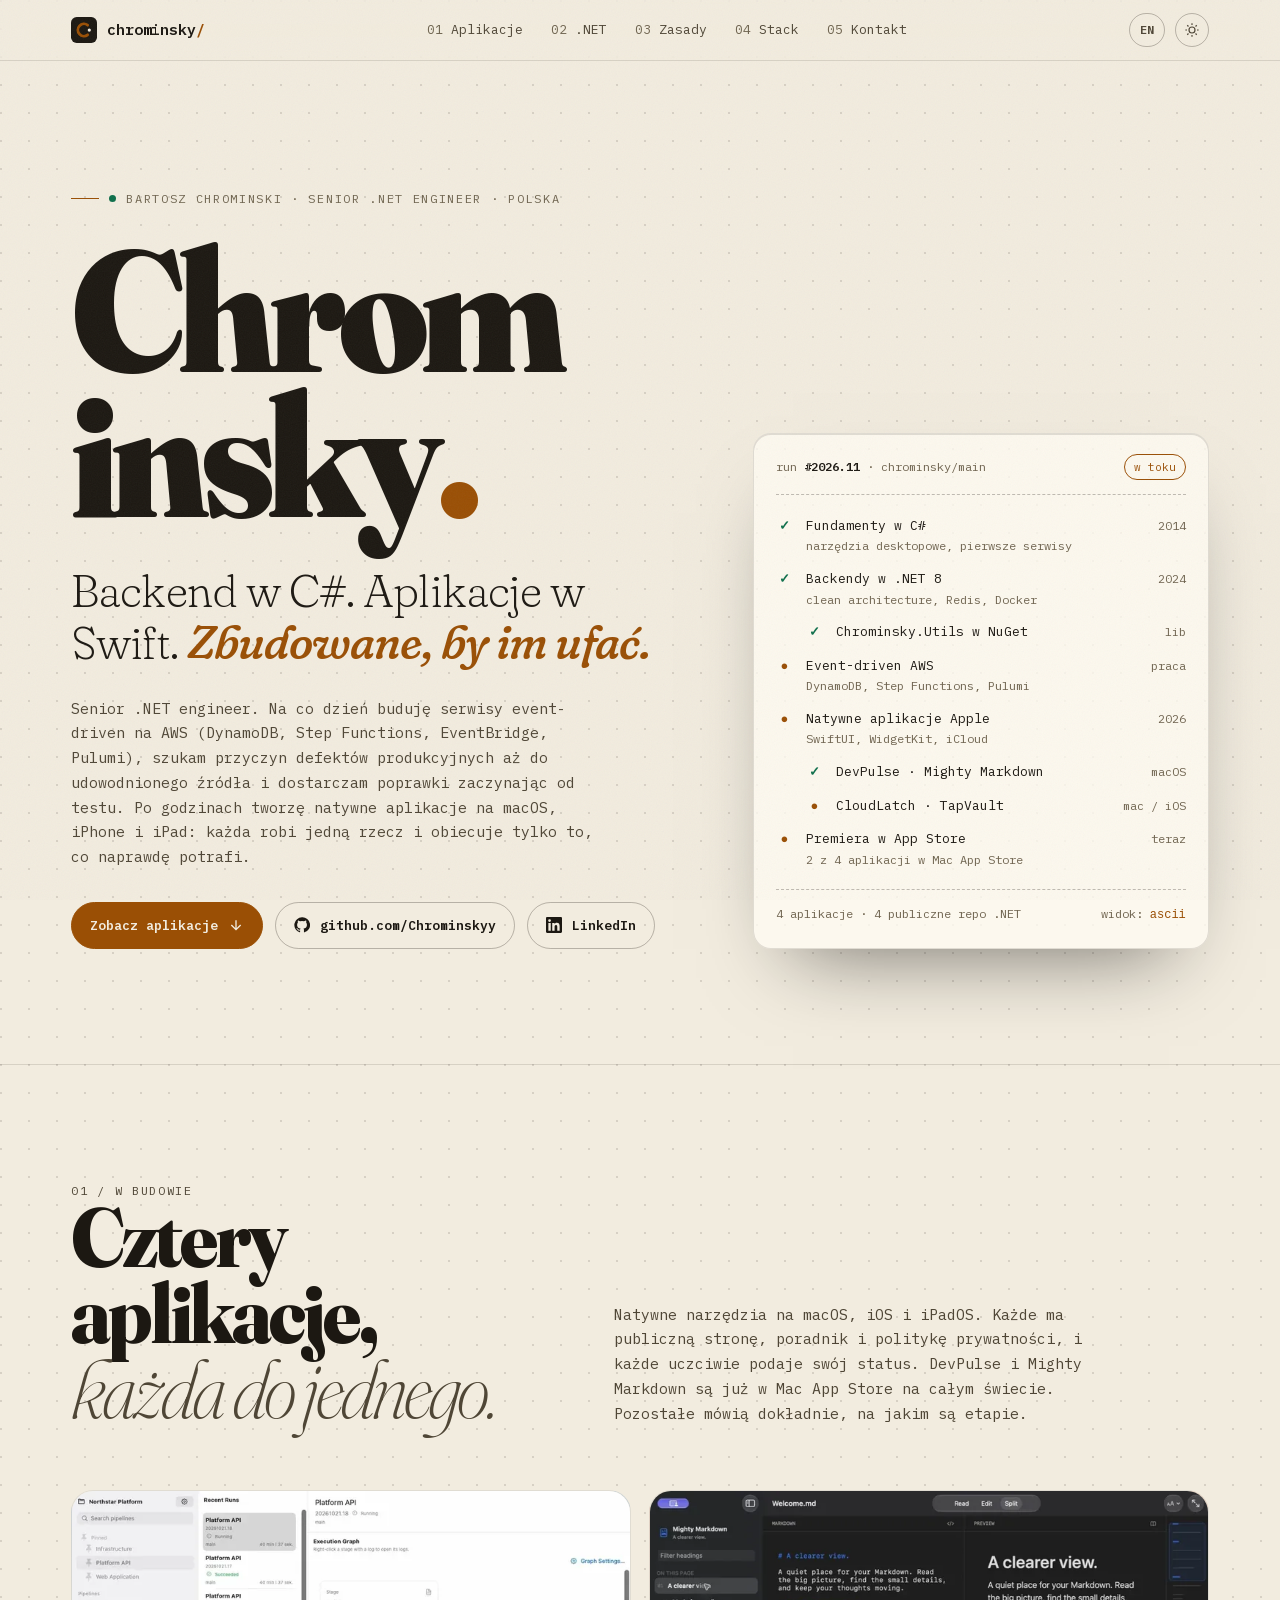
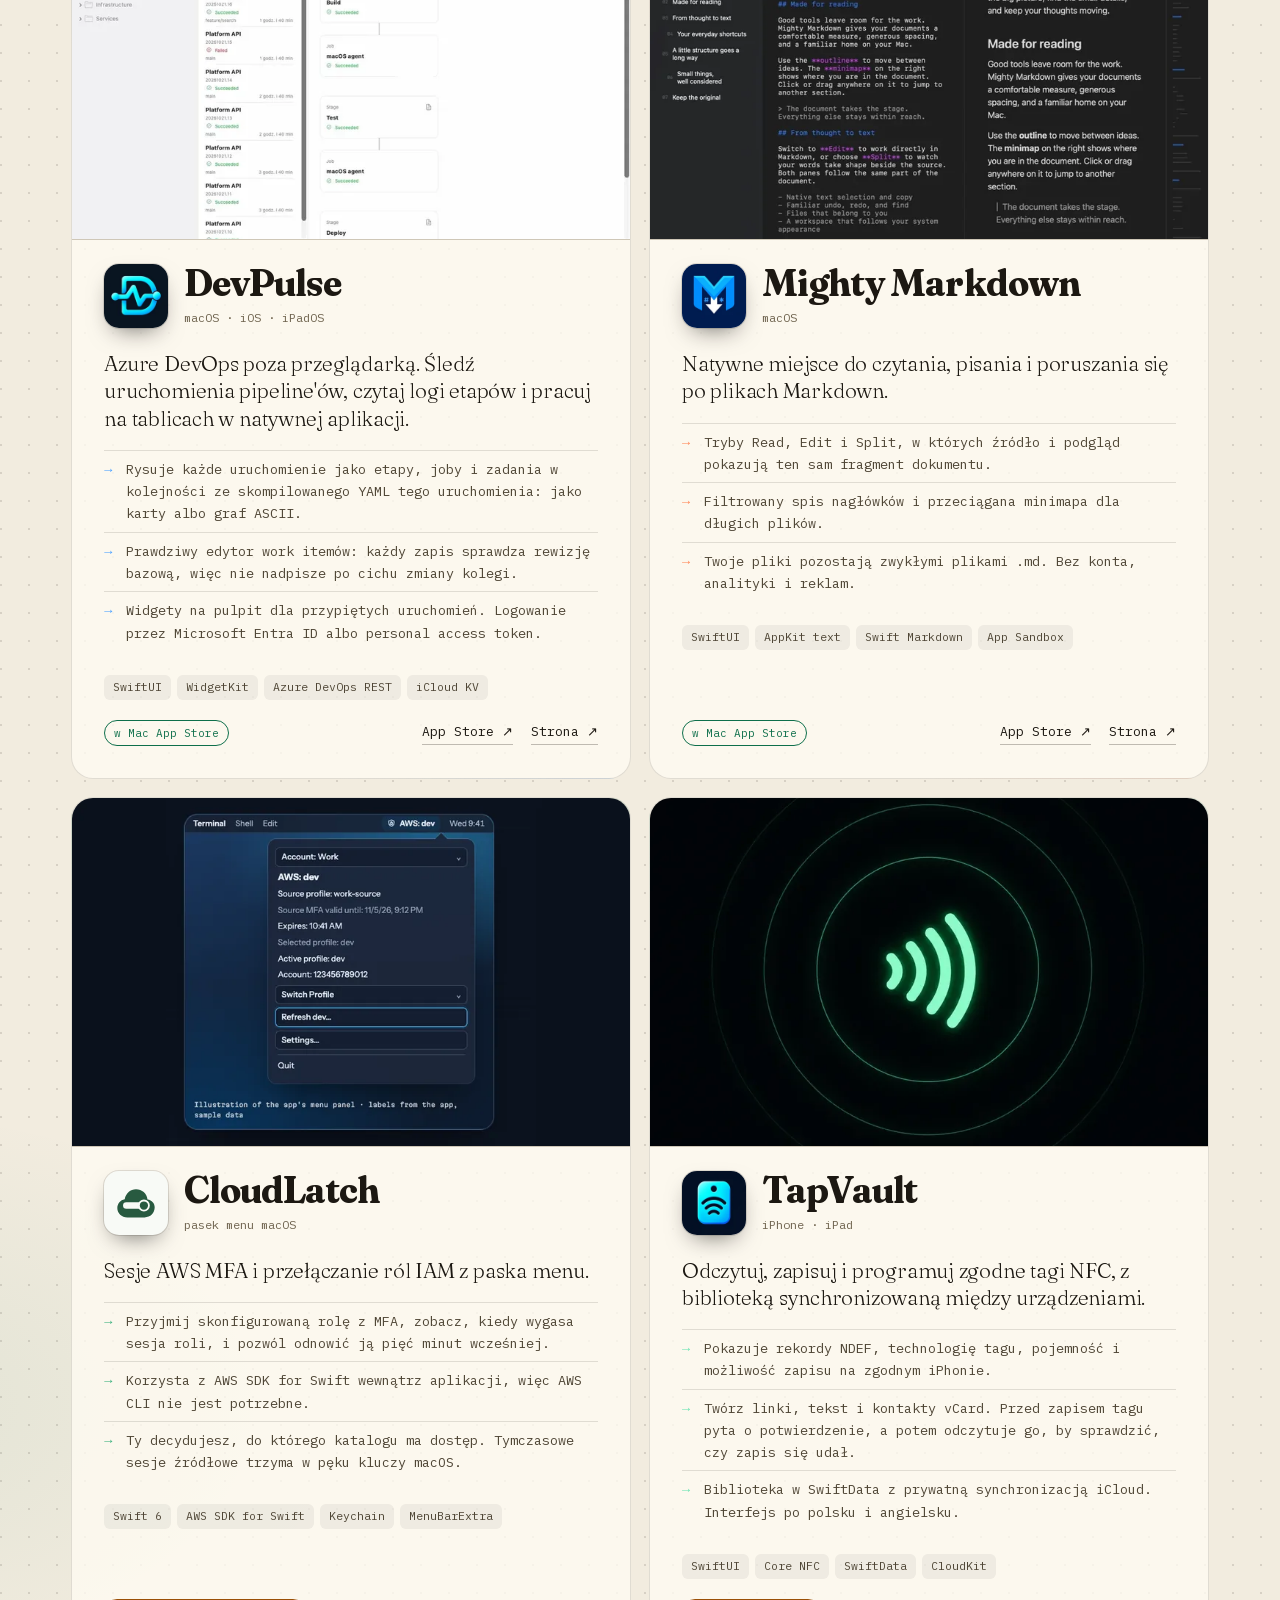
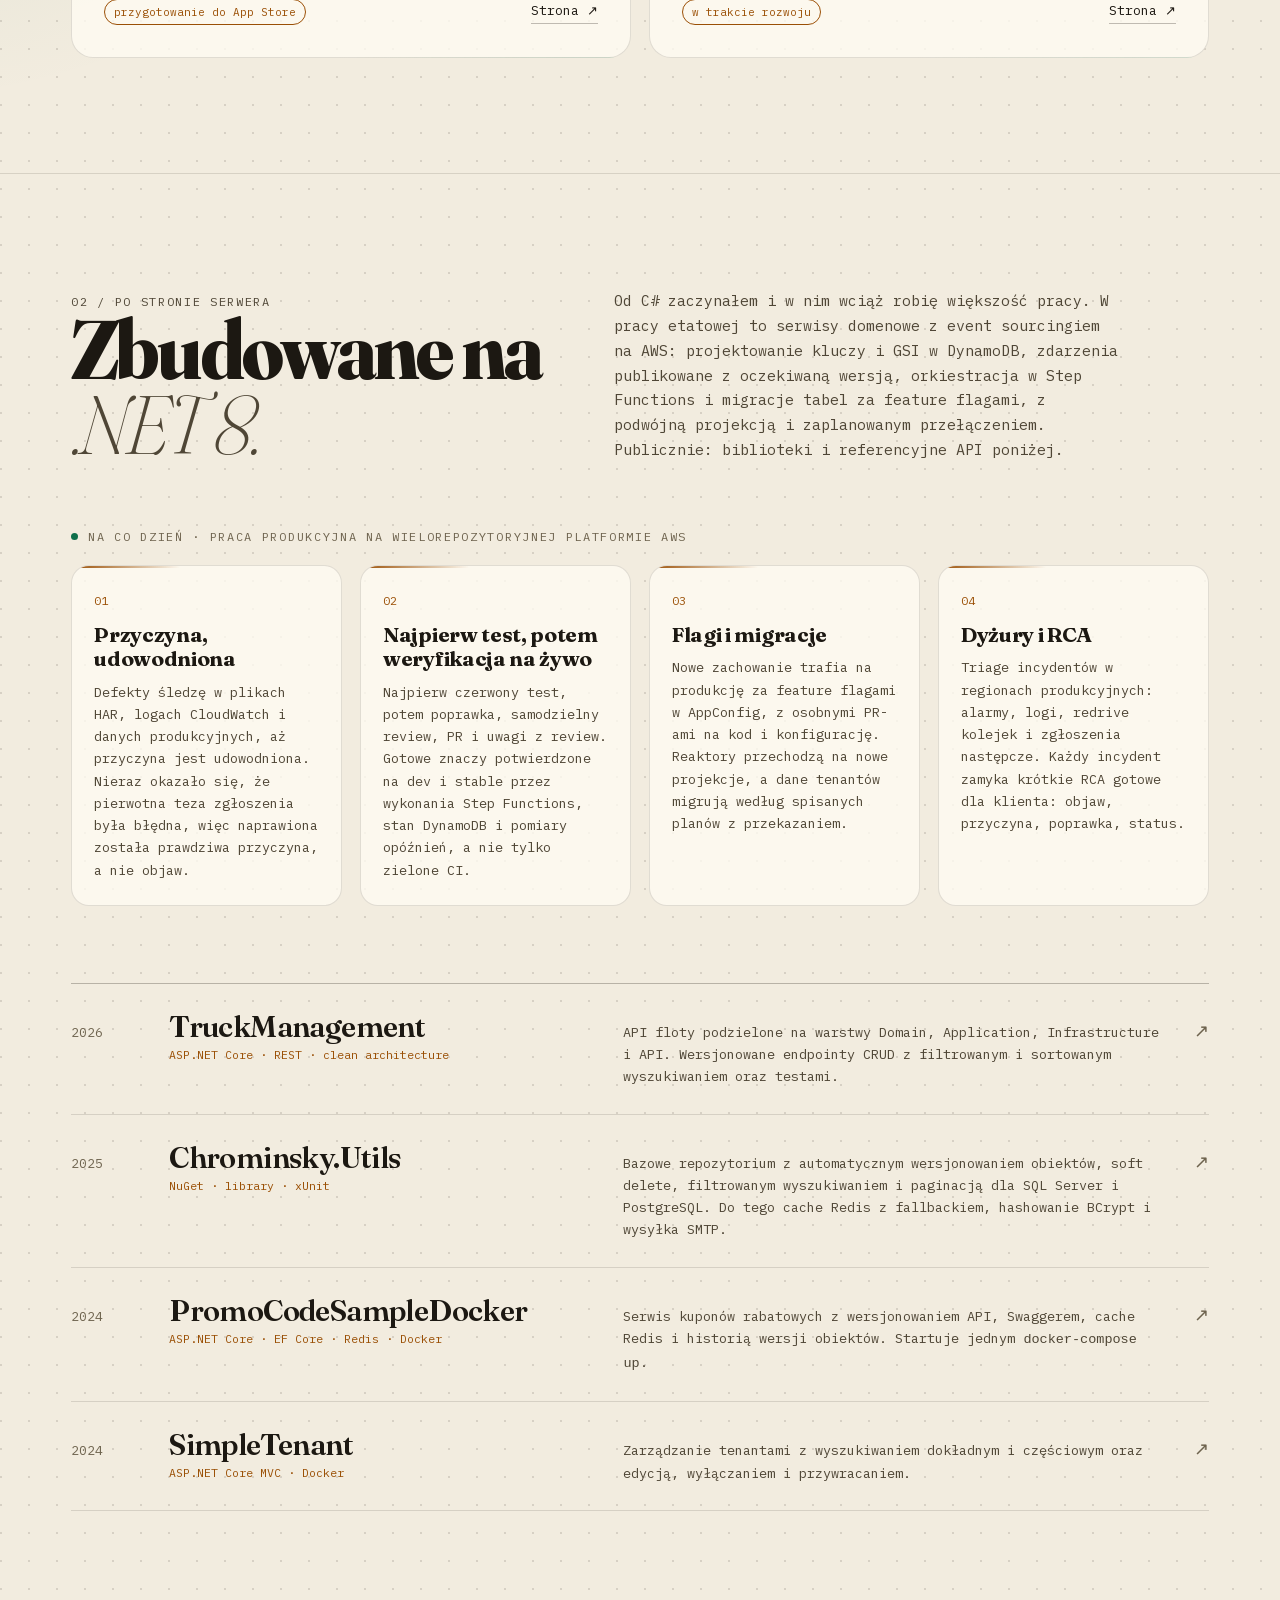
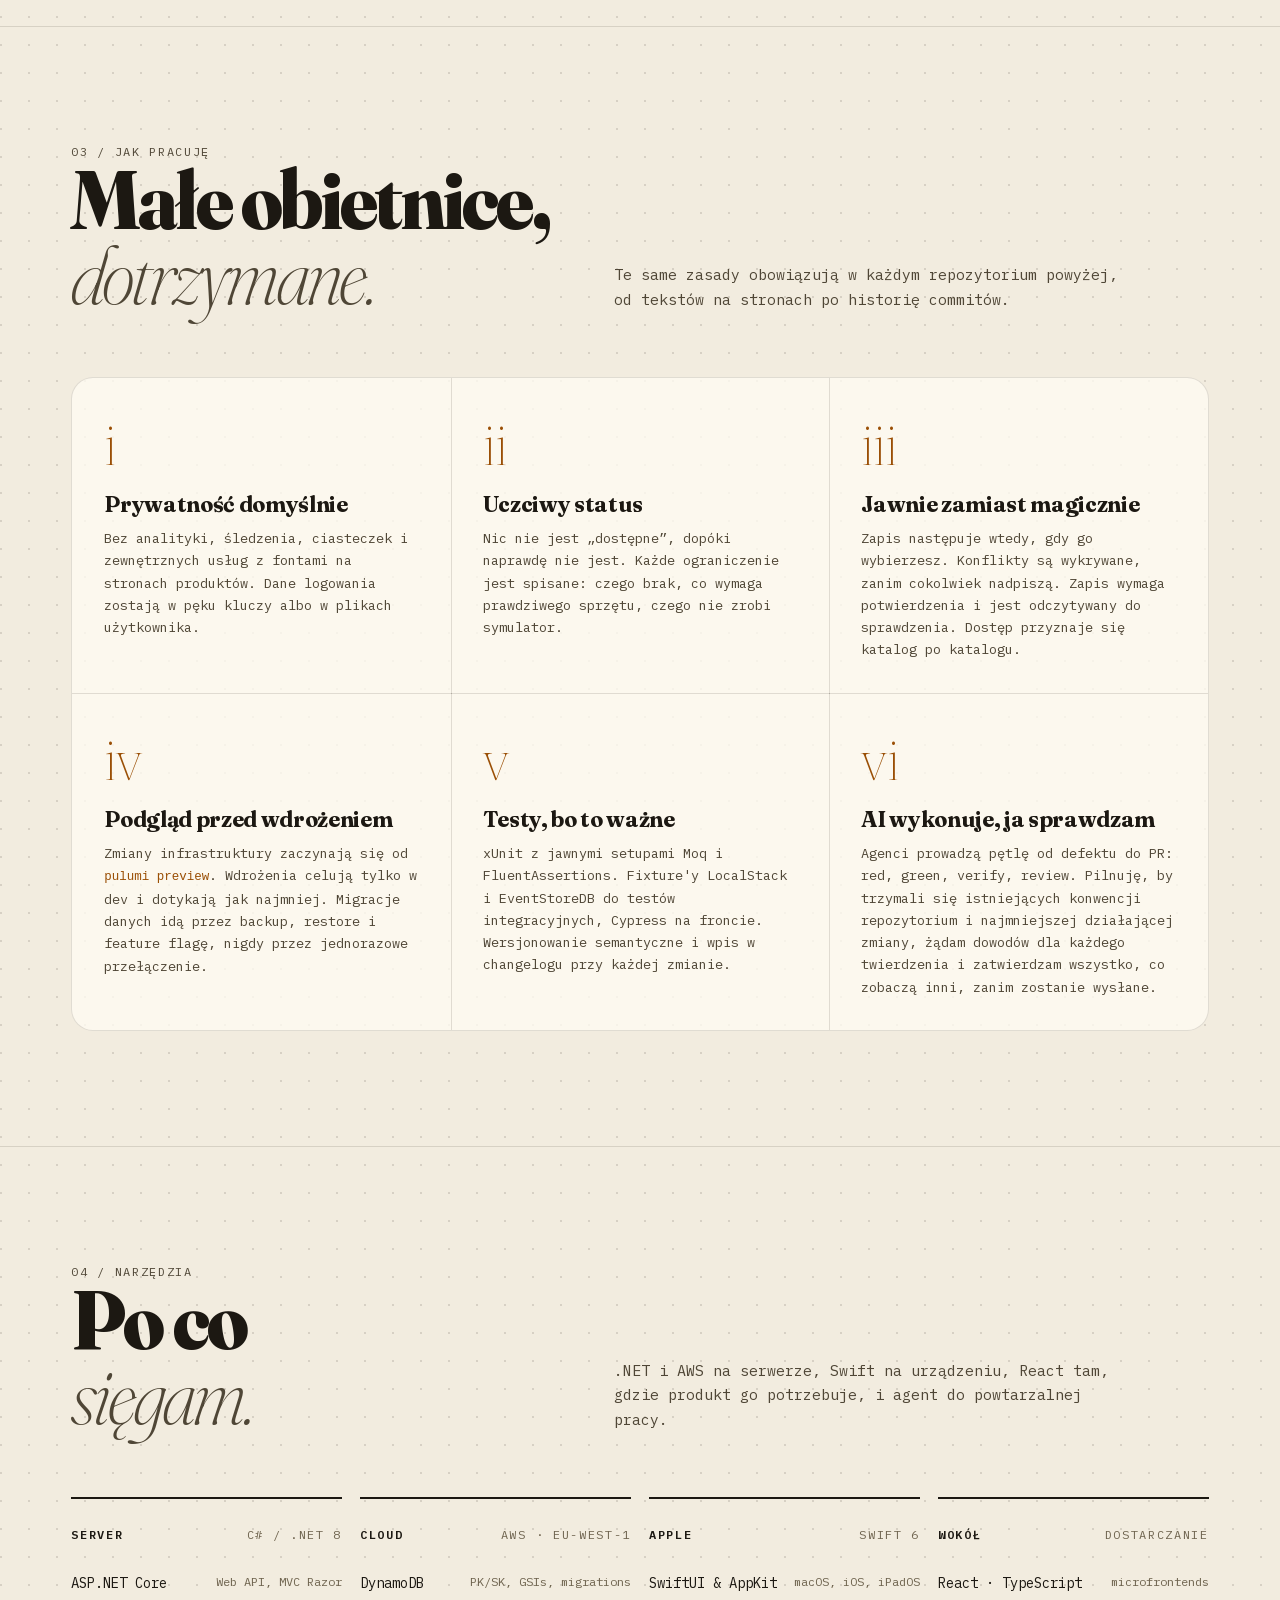
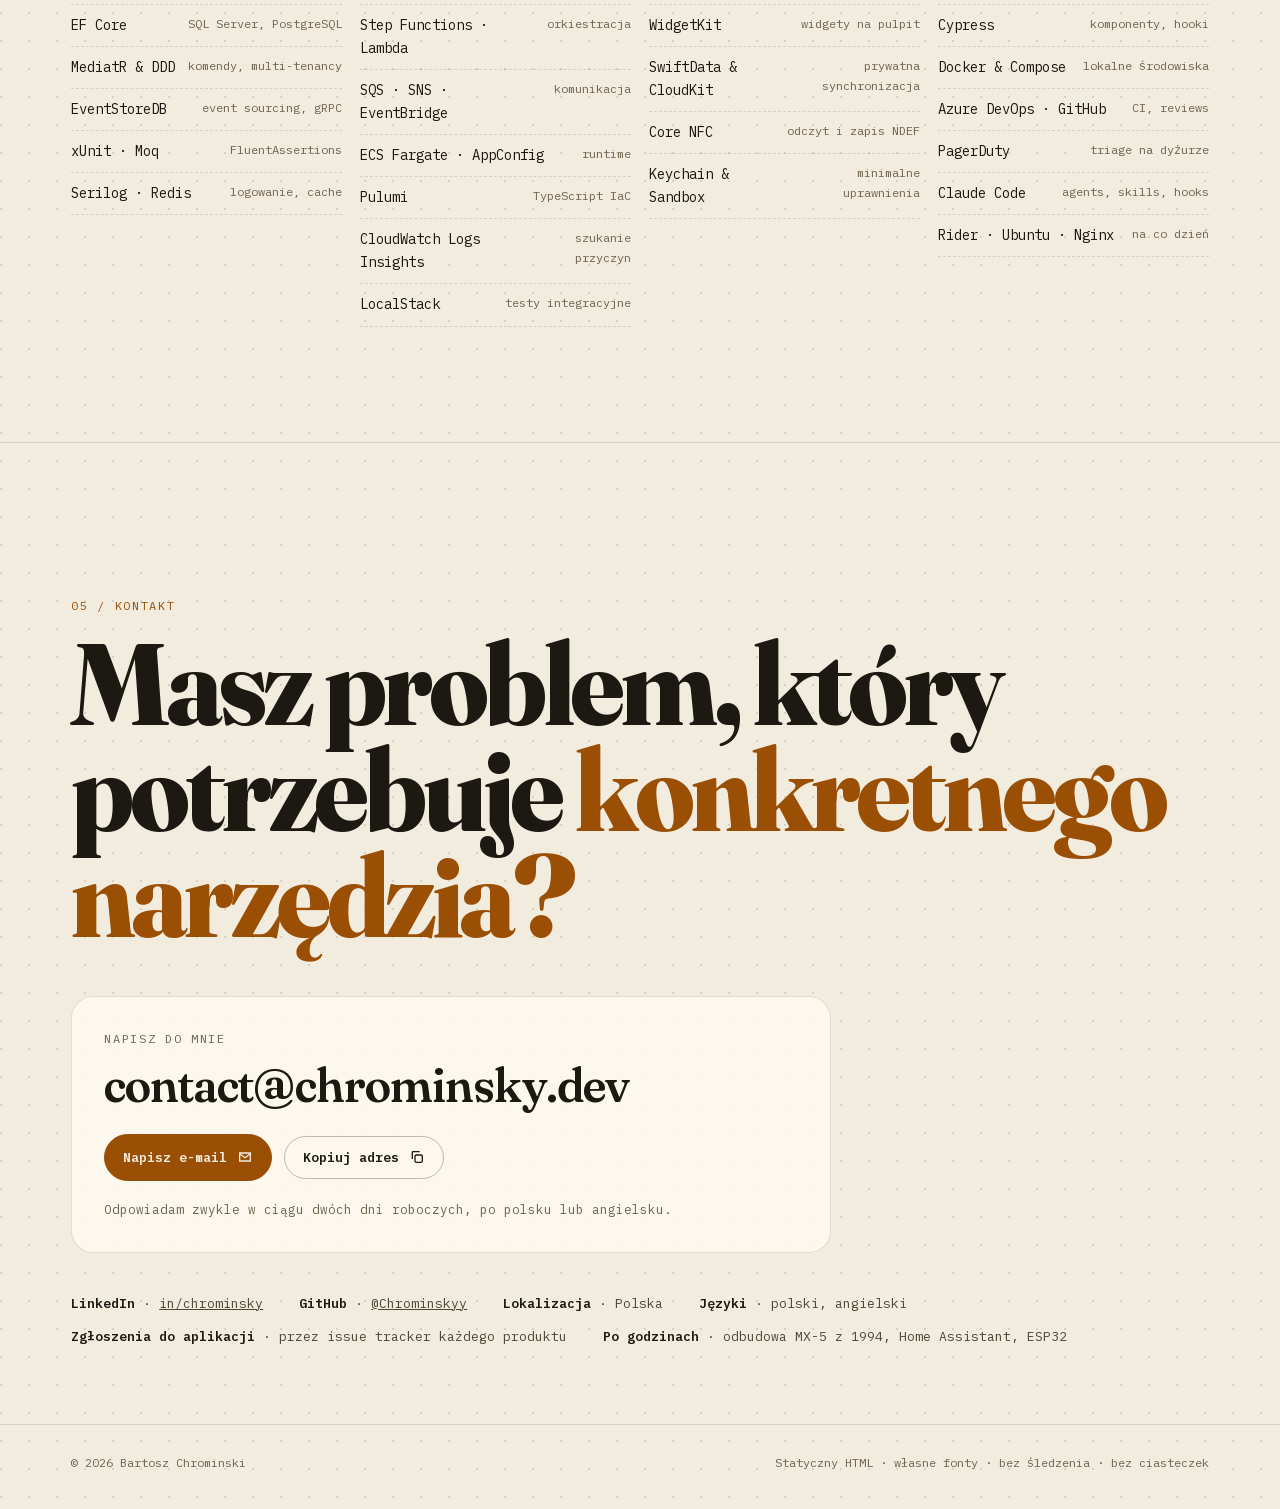
==== commit bfbbf52d: "Use app menu panel screenshot as CloudLatch image Co-Authored-By: Claude Sonnet 5.5 <noreply@anthrop" ====
--- a/pl/index.html
+++ b/pl/index.html
@@ -554,7 +554,7 @@
         </article>
 
         <article class="app cloudlatch reveal" style="--i:2">
-          <figure class="shot"><img src="../assets/shots/cloudlatch.webp" srcset="../assets/shots/cloudlatch-480.webp 480w, ../assets/shots/cloudlatch-760.webp 760w, ../assets/shots/cloudlatch.webp 1100w" sizes="(max-width: 860px) calc(100vw - 34px), (max-width: 1240px) 45vw, 560px" alt="Grafika CloudLatch: chmura ze szczotkowanego metalu z zielonym zatrzaskiem" width="1100" height="688" loading="lazy" decoding="async"></figure>
+          <figure class="shot"><img src="../assets/shots/cloudlatch.webp" srcset="../assets/shots/cloudlatch-480.webp 480w, ../assets/shots/cloudlatch-760.webp 760w, ../assets/shots/cloudlatch.webp 1100w" sizes="(max-width: 860px) calc(100vw - 34px), (max-width: 1240px) 45vw, 560px" alt="Panel CloudLatch w pasku menu z aktywnym profilem AWS, MFA i czasem wygaśnięcia poświadczeń" width="1100" height="688" loading="lazy" decoding="async"></figure>
           <div class="app-top">
             <div class="icon svg"><img src="../assets/icons/cloudlatch.svg" alt="" width="64" height="64" loading="lazy"></div>
             <div><h3>CloudLatch</h3><div class="platform">pasek menu macOS</div></div>
